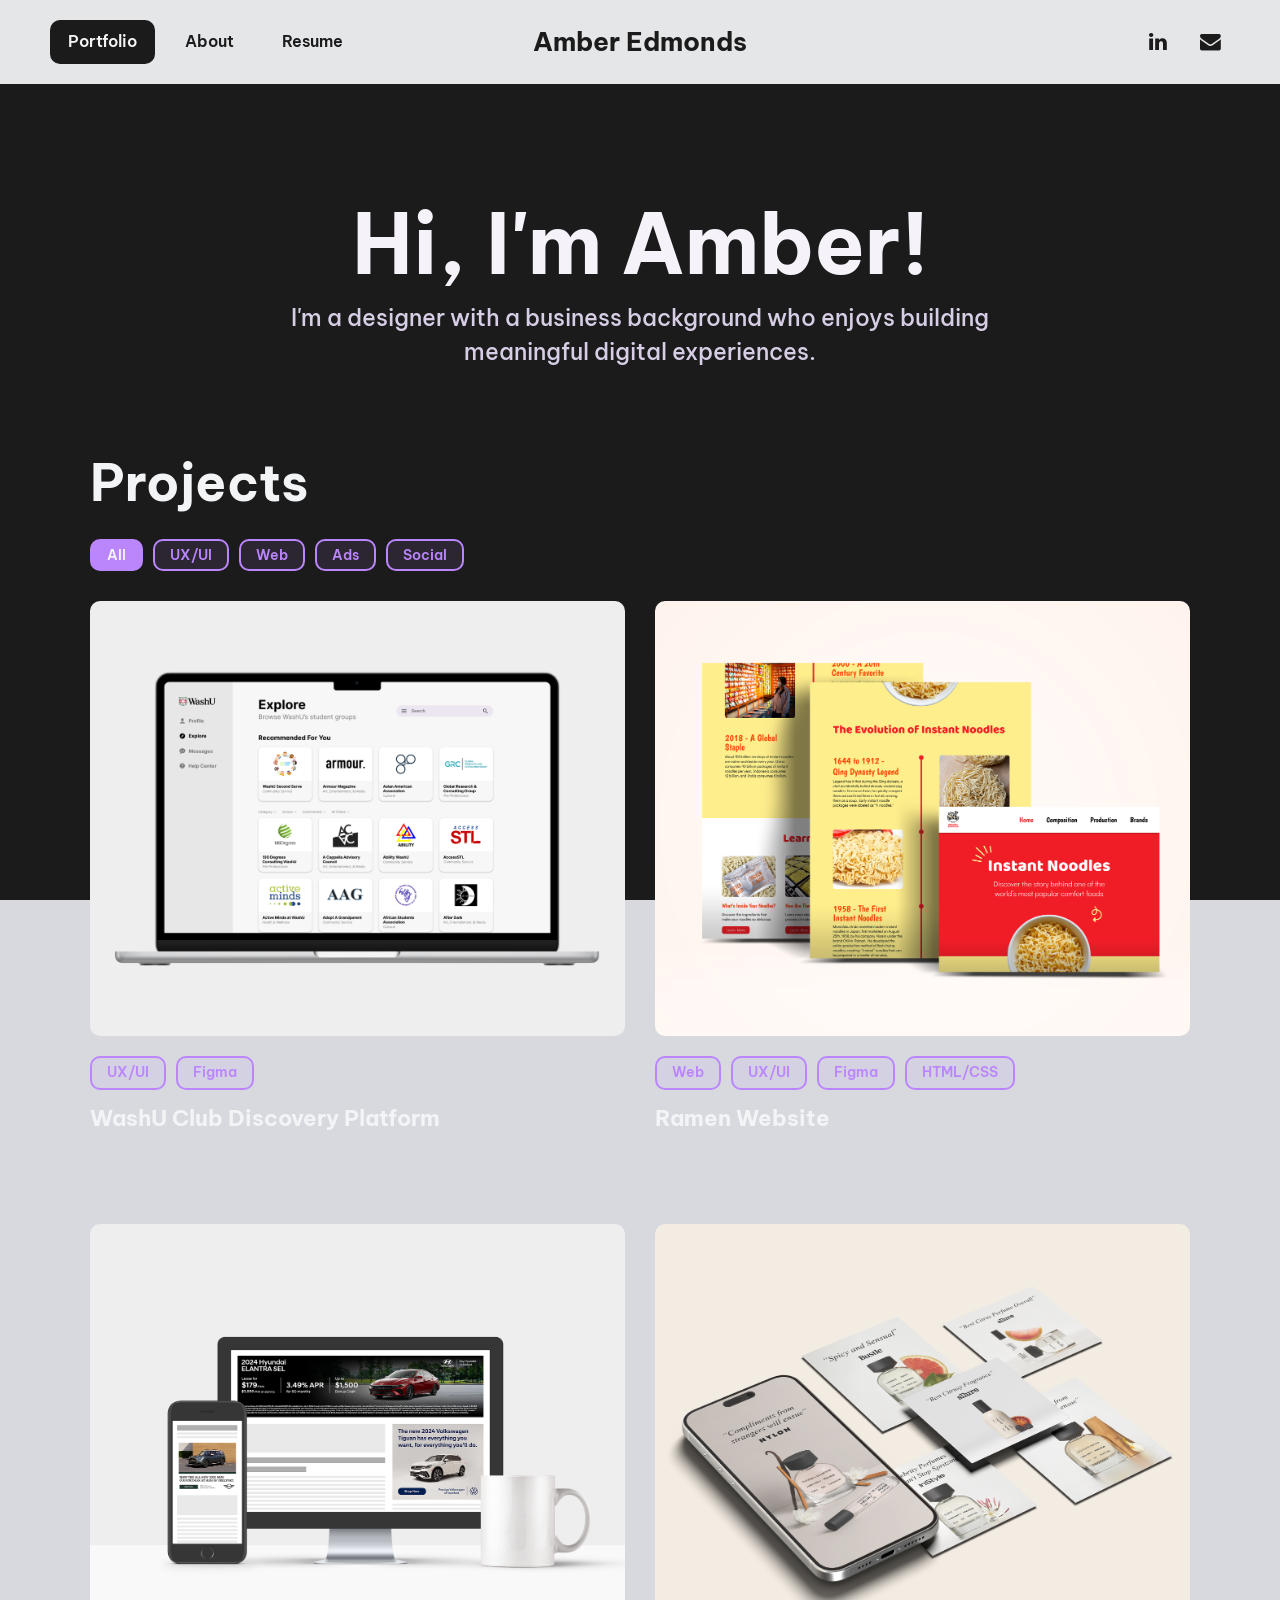
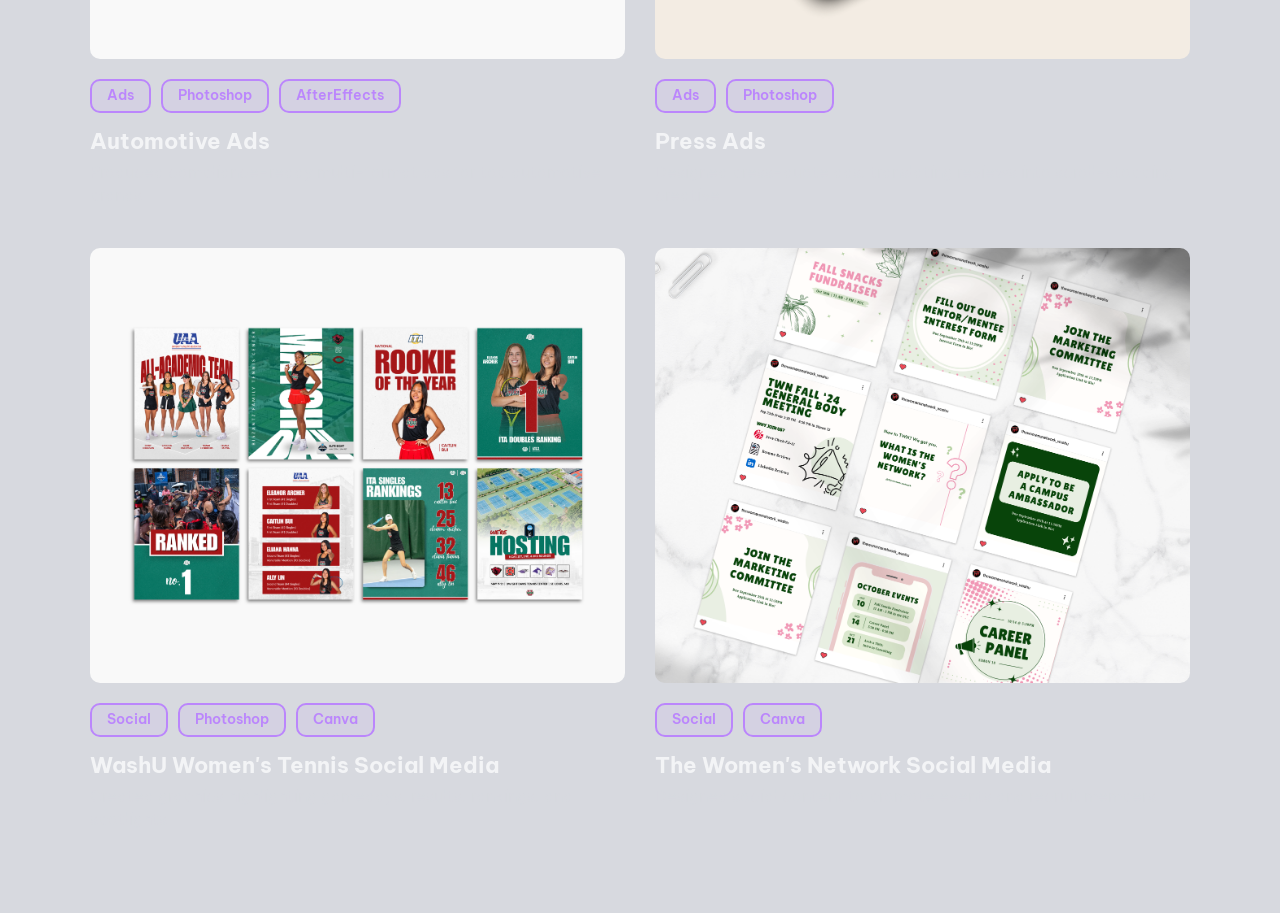
==== index.html @ 21d6c47f "update resume" ====
<!DOCTYPE html>
<html lang="en">
<head>
    <meta charset="UTF-8">
    <meta name="viewport" content="width=device-width, initial-scale=1.0">
    <title>Amber's Portfolio</title>
    <link rel="stylesheet" href="styles.css">
    <link rel="stylesheet" href="https://cdnjs.cloudflare.com/ajax/libs/font-awesome/4.7.0/css/font-awesome.min.css">

    <link rel="preconnect" href="https://fonts.googleapis.com">
    <link rel="preconnect" href="https://fonts.gstatic.com" crossorigin>
    <link href="https://fonts.googleapis.com/css2?family=Be+Vietnam+Pro:ital,wght@0,100;0,200;0,300;0,400;0,500;0,600;0,700;0,800;0,900;1,100;1,200;1,300;1,400;1,500;1,600;1,700;1,800;1,900" rel="stylesheet">
</head>
<body class="home-page">

    <header>
        <section class="hero home-hero">
                <div class="top-nav">
                    <a class="top-nav-center" href="index.html">Amber Edmonds</a>
                    <div class="top-nav-menu">
                        <nav class="top-nav-left">
                        <a class="selected" href="index.html">Portfolio</a>
                        <a href="about.html">About</a>
                        <a href="https://drive.google.com/file/d/1lOohoUx36KySe4A1EGw-9jTchKFpHAnn/view?usp=sharing">Resume</a>
                    </nav>
                    </div>
                    <nav class="top-nav-right" aria-label="Social links">
                        <a href="https://www.linkedin.com/in/ambermedmonds/" target="_blank" rel="noopener noreferrer" aria-label="LinkedIn">
                            <i class="fa fa-linkedin" aria-hidden="true"></i>
                        </a>
                        <a href="mailto:a.m.edmonds@wustl.edu" aria-label="Email">
                            <i class="fa fa-envelope" aria-hidden="true"></i>
                        </a>
                    </nav>
                    <button class="nav-toggle" type="button" aria-expanded="false" aria-label="Toggle navigation menu">
                        <span></span>
                        <span></span>
                        <span></span>
                    </button>
                </div>

            <div class="hero-contents">
                <h1>Hi, I'm Amber!</h1>
                <h2 class="hero-description">I'm a designer with a business background who enjoys building meaningful digital experiences.</h2>
            </div>
        </section>
    </header>

    <main>
        <section class="home-projects">
            <div class="contents">
                <h2 class="project-header">Projects</h2>
                <div class="project-tags">
                    <button class="tag is-active" type="button" data-type="all">
                        All
                    </button>
                    <button class="tag" type="button" data-type="UX/UI">
                        UX/UI
                    </button>
                    <button class="tag" type="button" data-type="web">
                        Web
                    </button>
                    <button class="tag" type="button" data-type="ads">
                        Ads
                    </button>
                    <button class="tag" type="button" data-type="social">
                        Social
                    </button>
                </div>

                <div class="card-grid">
                    
                    <article class="card" data-type="UX/UI">
                        <a class="card-link" href="club-discovery.html">
                            <img class="card-img" src="assets/platform-cover.png" alt="Club Discovery platform interface displayed on a laptop screen">
                            <div class="project-tags">
                                <div class="tag">
                                    UX/UI
                                </div>
                                <div class="tag">
                                    Figma
                                </div>
                            </div>
                            <h3 class="header">WashU Club Discovery Platform</h3>
                            <p class="subheader">Conducted UX research and designed a prototype to improve club discovery</p>
                        </a>
                    </article>
                    
                    <article class="card" data-type="web UX/UI">
                        <a class="card-link" href="ramen-website.html">
                            <img class="card-img" src="assets/ramen-cover.png" alt="Instant noodles website mockup featuring a hero section and educational content about the history of instant noodles">
                            <div class="project-tags">
                                <div class="tag">
                                    Web
                                </div>
                                <div class="tag">
                                    UX/UI
                                </div>
                                <div class="tag">
                                    Figma
                                </div>
                                <div class="tag">
                                    HTML/CSS
                                </div>
                            </div>
                            <h3 class="header">Ramen Website</h3>
                            <p class="subheader">Designed and built a responsive website that tells the story of instant noodles</p>
                        </a>
                    </article>
                    
                    <article class="card" data-type="ads">
                        <a class="card-link" href="auto-ads.html">
                            <img class="card-img" src="assets/auto-cover.png" alt="Automotive digital advertisements displayed across mobile and desktop screens">
                            <div class="project-tags">
                                <div class="tag">
                                    Ads
                                </div>
                                <div class="tag">
                                    Photoshop
                                </div>
                                <div class="tag">
                                    AfterEffects
                                </div>
                            </div>
                            <h3 class="header">Automotive Ads</h3>
                            <p class="subheader">Produced compliance-ready multi-format ads for top automotive brands</p>
                        </a>
                    </article>
                    
                    
                    <article class="card" data-type="ads">
                        <a class="card-link" href="press-ads.html">
                            <img class="card-img" src="assets/HR-cover.png" alt="Digital perfume advertisements displayed on a smartphone alongside social media-style graphics">
                            <div class="project-tags">
                                <div class="tag">
                                    Ads
                                </div>
                                <div class="tag">
                                    Photoshop
                                </div>
                            </div>
                            <h3 class="header">Press Ads</h3>
                            <p class="subheader">Designed press-quote ads, translating reviews into scroll-stopping creative</p>
                        </a>
                    </article>
                  
                    
                    <article class="card" data-type="social">
                        <a class="card-link" href="wten.html">
                            <img class="card-img" src="assets/wten-cover.png" alt="WashU women's tennis social media graphic collection featuring match announcements, rankings, and player highlights">
                            <div class="project-tags">
                                <div class="tag">
                                    Social
                                </div>
                                <div class="tag">
                                    Photoshop
                                </div>
                                <div class="tag">
                                    Canva
                                </div>
                            </div>
                            <h3 class="header">WashU Women's Tennis Social Media</h3>
                            <p class="subheader">Created graphics highlighting gamedays, results, rankings, and spotlights</p>
                        </a>
                    </article>
                    
                    <article class="card" data-type="social">
                        <a class="card-link" href="twn.html">
                            <img class="card-img" src="assets/TWN-cover.png" alt="Collection of Instagram-style promotional posts for a university club featuring green and pink designs, highlighting events, applications, meetings, and a career panel">
                            <div class="project-tags">
                                <div class="tag">
                                    Social
                                </div>
                                <div class="tag">
                                    Canva
                                </div>
                            </div>
                            <h3 class="header">The Women's Network Social Media</h3>
                            <p class="subheader">Designed social content to promote events and recruit members</p>
                        </a>
                    </article>
                    
                </div>
            </div> 
        </section>
    </main>
    <script src="script.js"></script>

</body>
</html>
---- styles.css ----
/*************** ALL PAGES ***************/

* {
  margin: 0;
  padding: 0;
  box-sizing: border-box;
}

:root {
    --nav-height: 84px;
    --nav-side-padding: 50px;
    --gray-dark: #1b1b1b;
    --gray-mid: #565b68;
    --gray-light-1: #f3f4f6;
    --gray-light-2: #d7d9df;
    --surface-overlay-94: rgba(243, 244, 246, 0.94);
    --surface-overlay-98: rgba(243, 244, 246, 0.98);
    --color-page: var(--gray-light-2);
    --color-surface: var(--gray-light-1);
    --color-surface-muted: var(--gray-light-1);
    --color-border: var(--gray-light-2);
    --color-text: var(--gray-dark);
    --color-muted: var(--gray-mid);
    --color-accent: #bb86fc;
    --shadow-soft: 0 12px 24px rgba(15, 23, 42, 0.08);
    --hero-surface-gradient:
        linear-gradient(160deg, var(--gray-dark) 0%, var(--gray-dark) 100%);
}

body {
    font-family: "Be Vietnam Pro", sans-serif;
    font-weight: 400;
    background-color: var(--color-page);
    color: var(--color-text);
    line-height: 1.45;
}

section {
    padding: 50px 0;
    background-color: var(--color-page);
    color: var(--color-text);
}

.contents {
    width: min(86%, 1240px);
    height: 100%;
    margin: 0 auto;
}

@media screen and (max-width: 1100px) {
    .contents {
        width: min(90%, 1240px);
    }
}

@media screen and (max-width: 700px) {
    section {
        padding: 40px 0;
    }

    .contents {
        width: min(92%, 1240px);
    }
}

/*************** FONT STYLES ***************/

h1 {
    font-size: 4em;
}

@media screen and (max-width: 960px) {
    h1 {
        font-size: 3.5em;
    }
}

p {
    margin-bottom: 10px;
    color: var(--color-muted);
}

ul {
    list-style: none;
}

li {
    color: var(--color-muted);
}

a {
    color: var(--color-accent);
}

.header {
    color: var(--color-text);
}

.subheader {
    color: var(--color-muted);
}

h2,
h3 {
    color: var(--color-text);
}

/*************** HERO SECTION (ALL PAGES) ***************/

.hero {
    height: 75vh;
    padding-top: calc(var(--nav-height));
    background-image: linear-gradient(rgba(14, 0, 47, 0.8), rgba(14,0,47,0.5)), url("./assets/hero-background.jpg");
    background-size: cover;
    background-position: center;
    align-content: center;
    color: white;
}

.hero-description {
    font-weight: 400;
}

.hero-contents {
    width: 80%;
    margin: 0 auto;
    display: flex;
    flex-direction: column;
    gap: 20px;
}

.hero-contents ul {
    font-size: 1.2em;
}

/*************** HOME HERO ***************/

.home-hero {
    height: auto;
    padding: calc(var(--nav-height) + 120px) 0 70px;
    color: #f5f2fa;
    background-image: var(--hero-surface-gradient);
    background-size: 100% 100%;
    background-position: 0 0;
    background-color: var(--gray-dark);
}

.home-hero .hero-contents {
    position: relative;
    z-index: 1;
    width: min(80%, 1080px);
    gap: 18px;
    align-items: center;
    text-align: center;
}

.home-hero h1 {
    color: #f5f2fa;
    font-size: clamp(3rem, 7vw, 5.2rem);
    line-height: 0.95;
}

.home-hero .hero-description {
    max-width: 700px;
    margin: 0 auto;
    color: #d7cee6;
    font-size: clamp(1.1rem, 2vw, 1.45rem);
    line-height: 1.45;
    font-weight: 500;
}

@media screen and (max-width: 1024px) {
    .home-hero {
        min-height: 66vh;
        padding: calc(var(--nav-height) + 56px) 0 60px;
    }

    .home-hero .hero-contents {
        width: 88%;
    }
}

/*************** NAVIGATION BAR ***************/

.top-nav {
    width: 100%;
    height: var(--nav-height);
    position: fixed;
    top: 0;
    left: 0;
    padding: 0 var(--nav-side-padding);
    display: flex;
    align-items: center;
    justify-content: flex-start;
    background-color: var(--surface-overlay-94);
    backdrop-filter: blur(8px);
    z-index: 1000;
}

.top-nav-menu {
    display: flex;
    align-items: center;
    order: 1;
}

.top-nav-left {
    display: flex;
    align-items: center;
    gap: 12px;
    justify-content: flex-start;
}

.top-nav-right {
    order: 2;
    display: flex;
    align-items: center;
    gap: 12px;
    margin-left: auto;
    justify-content: flex-end;
    z-index: 2;
}

.top-nav-left a {
    padding: 10px 18px;
    border-radius: 10px;
    text-decoration: none;
    font-weight: 600;
    color: var(--gray-dark);
    transition: background-color 0.2s ease, color 0.2s ease;
}

.top-nav-left a:hover,
.top-nav-left a.selected {
    background-color: var(--gray-dark);
    color: var(--gray-light-1);
}

.top-nav-center {
    position: absolute;
    left: 50%;
    transform: translateX(-50%);
    padding: 0 12px;
    font-size: 1.6em;
    font-weight: 700;
    text-decoration: none;
    color: var(--gray-dark);
    white-space: nowrap;
    z-index: 2;
}

.nav-toggle {
    order: 3;
    display: none;
    width: 42px;
    height: 42px;
    margin: 0 0 0 10px;
    padding: 0;
    border: 0;
    border-radius: 10px;
    background: transparent;
    color: var(--gray-dark);
    cursor: pointer;
}

.nav-toggle:hover {
    background-color: rgba(27, 27, 27, 0.12);
}

.nav-toggle span {
    display: block;
    width: 20px;
    height: 2px;
    margin: 4px auto;
    background-color: var(--gray-dark);
    border-radius: 10px;
    transition: transform 0.2s ease, opacity 0.2s ease;
}

.top-nav.is-open .nav-toggle span:nth-child(1) {
    transform: translateY(6px) rotate(45deg);
}

.top-nav.is-open .nav-toggle span:nth-child(2) {
    opacity: 0;
}

.top-nav.is-open .nav-toggle span:nth-child(3) {
    transform: translateY(-6px) rotate(-45deg);
}

.top-nav-right a {
    width: 40px;
    height: 40px;
    display: inline-flex;
    justify-content: center;
    align-items: center;
    text-decoration: none;
    border-radius: 10px;
    font-size: 1.3em;
    color: var(--gray-dark);
    transition: background-color 0.2s ease, color 0.2s ease;
}

.top-nav-right a:hover {
    background-color: var(--gray-dark);
    color: var(--gray-light-1);
}

@media screen and (max-width: 1024px) {
    :root {
        --nav-height: 74px;
        --nav-side-padding: 20px;
    }

    .top-nav-center {
        position: static;
        transform: none;
        font-size: 1.15em;
        margin-right: auto;
        padding: 0;
    }

    .nav-toggle {
        display: inline-block;
        position: relative;
        z-index: 2;
        margin-left: 8px;
    }

    .top-nav-menu {
        display: none;
        position: absolute;
        top: calc(100% + 10px);
        right: var(--nav-side-padding);
        width: min(280px, calc(100vw - (var(--nav-side-padding) * 2)));
        flex-direction: column;
        align-items: stretch;
        gap: 12px;
        padding: 14px;
        border-radius: 10px;
        background-color: var(--surface-overlay-98);
        box-shadow: 0 10px 24px rgba(0, 0, 0, 0.35);
        z-index: 3;
    }

    .top-nav.is-open .top-nav-menu {
        display: flex;
    }

    .top-nav-left {
        flex-direction: column;
        align-items: stretch;
        gap: 6px;
    }

    .top-nav-left a {
        display: block;
        width: 100%;
        padding: 9px 12px;
        font-size: 0.95em;
    }

    .top-nav-right {
        margin-left: 0;
        gap: 8px;
    }

    .top-nav-right a {
        width: 30px;
        height: 30px;
        font-size: 0.95em;
    }
}

@media screen and (max-width: 700px) {
    :root {
        --nav-height: 70px;
        --nav-side-padding: 14px;
    }

    .top-nav-left {
        gap: 4px;
    }

    .top-nav-left a {
        padding: 6px 8px;
    }

    .top-nav-center {
        font-size: 1em;
    }

    .top-nav-menu {
        width: min(240px, calc(100vw - (var(--nav-side-padding) * 2)));
    }

    .top-nav-left a {
        font-size: 0.9em;
    }
}

/*************** PROJECT GRID ***************/

body.home-page,
body.about-page {
    background-image: var(--hero-surface-gradient);
    background-attachment: fixed;
    background-repeat: no-repeat;
    background-size: cover;
}

@media (hover: none), screen and (max-width: 1200px) {
    body.home-page,
    body.about-page {
        background-attachment: scroll;
    }
}

.home-projects {
    padding: 8px 0 72px;
    background-color: transparent;
}

.home-projects .contents {
    padding: 0;
    border: 0;
    border-radius: 10px;
    background-color: transparent;
    box-shadow: none;
}

.project-header {
    margin-bottom: 18px;
    color: var(--color-text);
    font-size: clamp(2.2rem, 5vw, 3.2rem);
}

.home-projects .project-header {
    color: var(--gray-light-1);
}

.home-projects .contents > .project-tags {
    margin-bottom: 30px;
}

.card-grid {
    display: grid;
    grid-template-columns: 1fr 1fr;
    gap: 30px;
}

@media screen and (max-width: 1100px) {
    .card-grid {
        grid-template-columns: 1fr;
        gap: 24px;
    }
}

.card {
    width: 100%;
    height: auto;
    position: relative;
    padding: 0;
    border: 0;
    border-radius: 10px;
    background-color: transparent;
    box-shadow: none;
    transition: transform 0.22s ease;
    overflow: visible;
}

.card-img {
    width: 100%;
    height: clamp(220px, 34vw, 460px);
    margin-top: 0;
    display: block;            
    object-fit: cover;
    border-radius: 10px;
    transition: scale 0.25s ease;
}

.card-link {
    display: block;
    color: inherit;
    text-decoration: none;
    cursor: pointer;
    border-radius: 10px;
}

@media screen and (max-width: 1100px) {
    .card-img {
        height: clamp(250px, 58vw, 560px);
    }
}

@media screen and (max-width: 700px) {
    .card-img {
        height: clamp(220px, 62vw, 340px);
    }
}

.card:hover,
.card:focus-within {
    transform: none;
    box-shadow: none;
}

.card:hover .card-img,
.card:focus-within .card-img {
    scale: 1.005;
    box-shadow: 0 8px 18px rgba(0, 0, 0, 0.25);
}

.card-grid a {
    text-decoration: none;
    color: inherit;
}

.project-tags {
    width: 100%;
    display: flex;
    flex-direction: row;
    flex-wrap: wrap;
    gap: 10px;
}

.card .project-tags {
    margin: 14px 0 10px;
}

.home-projects .card .project-tags {
    margin: 14px 0 15px;
}

.tag {
    margin: 0;
    padding: 5px 15px;
    text-align: center;
    border: var(--color-accent) solid 2px;
    border-radius: 10px;
    background-color: rgba(187, 134, 252, 0.1);
    color: var(--color-accent);
    font-size: 0.86rem;
    font-weight: 600;
}

.tag.is-active {
    background-color: var(--gray-dark);
    border-color: var(--gray-dark);
    color: var(--gray-light-1);
}

.home-projects .contents > .project-tags .tag:hover,
.home-projects .contents > .project-tags .tag.is-active {
    background-color: rgba(187, 134, 252, 1);
    border-color: rgba(187, 134, 252, 1);
    color: var(--gray-light-1);
}

.card .header {
    margin-bottom: 6px;
    font-size: 1.35rem;
    line-height: 1.25;
    text-transform: none;
}

.home-projects .card .header {
    color: var(--gray-light-1);
}

.home-projects .card .subheader {
    color: var(--gray-light-2);
}

@media screen and (max-width: 900px) {
    .home-projects .contents {
        padding: 0;
    }
}

/*************** INDIVIDUAL PROJECT PAGES ***************/

.two-cols {
    display: flex;
    flex-direction: row;
    gap: 20px
}

.first {
    width: 20%;
}

.second {
    width: 80%;
}

@media screen and (max-width: 1240px) {
    .two-cols {
        flex-direction: column;
        gap: 0px;
    }
    .first {
        width: 100%;
    }
    .second {
        width: 100%;
    }
}

.cover-img {
    width: 100%;
    height: clamp(320px, 80vh, 940px);
    object-fit: cover;
    margin-top: 30px;
    border-radius: 10px;
}

table {
    width: 100%;
    border-collapse: collapse;
    font-size: 1.3em;
}

th, td {
  padding: 5px 30px 5px 0px;
}

th {
    width: 10%;
    text-align: left;
}

img {
    width: 100%;
    margin-bottom: 20px;
    border-radius: 10px;
}

video {
    width: 100%;
    margin-bottom: 20px;
    border-radius: 10px;
}

iframe {
    width: 100%;
    height: clamp(280px, 72vh, 600px);
    border-radius: 10px;
}

/*************** PROJECT CASE STUDY SPLIT LAYOUT ***************/

.project-case-study {
    min-height: 100vh;
    padding: calc(var(--nav-height) + 50px) 50px 50px;
    background: var(--hero-surface-gradient);
}

.project-case-wrap {
    max-width: 1700px;
    height: calc(100vh - var(--nav-height) - 24px);
    margin: 0 auto;
    display: grid;
    grid-template-columns: minmax(340px, 39%) minmax(0, 61%);
    gap: 24px;
}

.project-case-left,
.project-case-right {
    border-radius: 10px;
    overflow: hidden;
    -webkit-mask-image: -webkit-radial-gradient(white, black);
}

.project-case-left {
    padding: 40px 34px;
    background-color: var(--color-surface);
    box-shadow: inset 0 0 0 1px var(--color-border);
    overflow-x: hidden;
    overflow-y: auto;
}

.project-case-left h1 {
    margin-bottom: 16px;
    color: var(--color-text);
    font-size: clamp(2.8rem, 6vw, 4rem);
    line-height: 0.95;
}

.project-case-kicker {
    margin-bottom: 14px;
    color: var(--color-muted);
    letter-spacing: 0.08em;
    font-size: 0.8rem;
    text-transform: uppercase;
    font-weight: 700;
}

.project-case-intro {
    margin-bottom: 14px;
    color: var(--color-muted);
    font-size: 1.1rem;
    line-height: 1.45;
}

.project-meta-grid {
    margin: 18px 0 28px;
    display: grid;
    grid-template-columns: repeat(3, minmax(0, 1fr));
    gap: 16px;
}

.project-meta-grid h3 {
    margin-bottom: 6px;
    color: var(--color-text);
    font-size: 1rem;
}

.project-meta-grid p {
    margin-bottom: 0;
    color: var(--color-muted);
    font-size: 0.98rem;
}

.project-accordion-group {
    margin-bottom: 26px;
    border-top: 1px solid var(--color-border);
}

.project-accordion {
    border-bottom: 1px solid var(--color-border);
}

.project-accordion summary {
    list-style: none;
    cursor: pointer;
    padding: 14px 0;
    color: var(--color-text);
    font-size: 1.1rem;
    font-weight: 600;
    display: flex;
    justify-content: space-between;
    align-items: center;
}

.project-accordion summary::-webkit-details-marker {
    display: none;
}

.project-accordion summary::after {
    content: "+";
    color: var(--color-text);
    font-size: 1.6rem;
    font-weight: 500;
    line-height: 1;
}

.project-accordion[open] summary::after {
    content: "\2212";
}

.project-accordion-content {
    padding: 0 0 16px;
}

.project-accordion-content p {
    color: var(--color-muted);
    margin-bottom: 0;
    line-height: 1.5;
}

.project-accordion-content ul {
    list-style: disc;
    padding-left: 20px;
}

.project-accordion-content li {
    color: var(--color-muted);
}

.project-prototype-link {
    display: inline-block;
    padding: 10px 16px;
    border-radius: 10px;
    text-decoration: none;
    font-weight: 700;
    color: var(--gray-light-1);
    background-color: var(--gray-dark);
}

.project-prototype-link:hover {
    color: var(--gray-light-1);
    background-color: var(--gray-mid);
}

.project-case-right {
    padding: 0 0px 0px;
    position: relative;
    overflow-x: hidden;
    overflow-y: auto;
    background: transparent;
    display: flex;
    flex-direction: column;
    gap: 14px;
}

.project-scroll-hint {
    position: absolute;
    right: 14px;
    top: 14px;
    margin: 0;
    padding: 6px 10px;
    border: 1px solid rgba(243, 244, 246, 0.4);
    border-radius: 999px;
    background-color: rgba(27, 27, 27, 0.74);
    color: var(--gray-light-1);
    font-size: 0.72rem;
    font-weight: 600;
    line-height: 1;
    letter-spacing: 0.02em;
    pointer-events: none;
    opacity: 0;
    transform: translateY(-6px);
    transition: opacity 0.2s ease, transform 0.2s ease;
    z-index: 3;
}

.project-case-right.can-scroll .project-scroll-hint {
    opacity: 1;
    transform: translateY(0);
}

.project-case-right.scrolled .project-scroll-hint {
    opacity: 0;
    transform: translateY(-6px);
}

.project-case-right::after {
    content: "";
    position: absolute;
    left: 0;
    right: 0;
    bottom: 0;
    height: 64px;
    background: linear-gradient(180deg, rgba(27, 27, 27, 0) 0%, rgba(27, 27, 27, 0.38) 100%);
    pointer-events: none;
    opacity: 0;
    transition: opacity 0.2s ease;
    z-index: 2;
}

.project-case-right.can-scroll::after {
    opacity: 1;
}

.project-case-right.scrolled::after {
    opacity: 0;
}

.project-visual-card {
    margin: 0;
    padding: 0;
    border: 0;
    border-radius: 10px;
    background: transparent;
}

.project-visual-card img,
.project-visual-card video {
    width: 100%;
    display: block;
    margin: 0;
    border-radius: 10px;
}

.project-visual-card figcaption {
    margin-top: 8px;
    color: #d7dbeb;
    font-size: 0.86rem;
    letter-spacing: 0.03em;
}

@media screen and (max-width: 1200px) {
    .project-case-study {
        padding: calc(var(--nav-height) + 16px) 14px 14px;
    }

    .project-case-wrap {
        height: auto;
        grid-template-columns: 1fr;
    }

    .project-case-right {
        min-height: 52vh;
    }
}

@media screen and (max-width: 700px) {
    .project-case-left {
        padding: 28px 20px;
    }

    .project-case-left h1 {
        font-size: clamp(2rem, 11vw, 2.8rem);
    }

    .project-case-intro {
        font-size: 1rem;
    }

    .project-meta-grid {
        grid-template-columns: 1fr;
        gap: 12px;
    }

    .project-case-right {
        min-height: 44vh;
        gap: 10px;
    }

    table {
        font-size: 1rem;
    }

    th,
    td {
      padding: 5px 12px 5px 0px;
    }
}

/*************** ABOUT ME ***************/

#about {
    padding-top: calc(var(--nav-height) + 50px);
    padding-bottom: 18px;
}

#background {
    padding-top: 12px;
    padding-bottom: 58px;
}

.about-panel {
    background-color: transparent;
}

.about-panel .contents {
    padding: 34px;
    border: 1px solid var(--color-border);
    border-radius: 10px;
    background-color: var(--color-surface);
    box-shadow: var(--shadow-soft);
}

.about-panel h2,
.about-panel h3 {
    color: var(--color-text);
}

.about-panel h3 {
    margin-top: 12px;
}

.about-panel p,
.about-panel li {
    color: var(--color-muted);
}

.about-panel p {
    margin-bottom: 0;
}

.about-panel hr {
    border: 0;
    border-top: 1px solid var(--gray-mid);
    margin: 8px 0 16px;
}

#about .two-cols {
    display: flex;
    flex-direction: row;
    gap: 50px;
}

@media screen and (max-width: 920px) {
    #about .two-cols {
        flex-direction: column;
        gap: 20px;
    }
}

#about .first {
    width: 30%;
}

@media screen and (max-width: 920px) {
    #about .first {
        width: 100%;
        max-width: none;
        height: clamp(240px, 52vw, 360px);
        align-self: stretch;
    }
}

#about .second {
    width: 70%;
}

@media screen and (max-width: 920px) {
    #about .second {
        width: 100%;
    }
}

.headshot {
    width: 100%;
    height: 100%;
    display: block;
    margin: 0;
    object-fit: cover;
    object-position: center top;
}

#background .two-cols {
    display: flex;
    flex-direction: row;
    gap: 50px;
}

@media screen and (min-width: 1101px) {
    #background .contents > .two-cols + .two-cols {
        margin-top: 32px;
    }
}

@media screen and (max-width: 1100px) {
    #background .two-cols {
        flex-direction: column;
        gap: 24px;
    }

    #background .contents > .two-cols + .two-cols {
        margin-top: 24px;
    }
}

#background .first {
    width: 50%;
}

@media screen and (max-width: 1100px) {
    #background .first {
        width: 100%;
    }
}

#background .second {
    width: 50%;
}

@media screen and (max-width: 1100px) {
    #background .second {
        width: 100%;
    }
}

@media screen and (max-width: 900px) {
    .about-panel .contents {
        padding: 22px;
    }
}

/*************** BUTTON ***************/

button {
    margin: 40px 0px;
    border: #BB86FC solid 2px;
    border-radius: 10px;
    font-family: "Be Vietnam Pro", sans-serif;
    font-size: 1.2em;
    background-color: rgba(187, 134, 252, 0);
    color: #BB86FC;
}

button:hover { 
    background-color: rgba(187, 134, 252, 100);
    color: white;
}
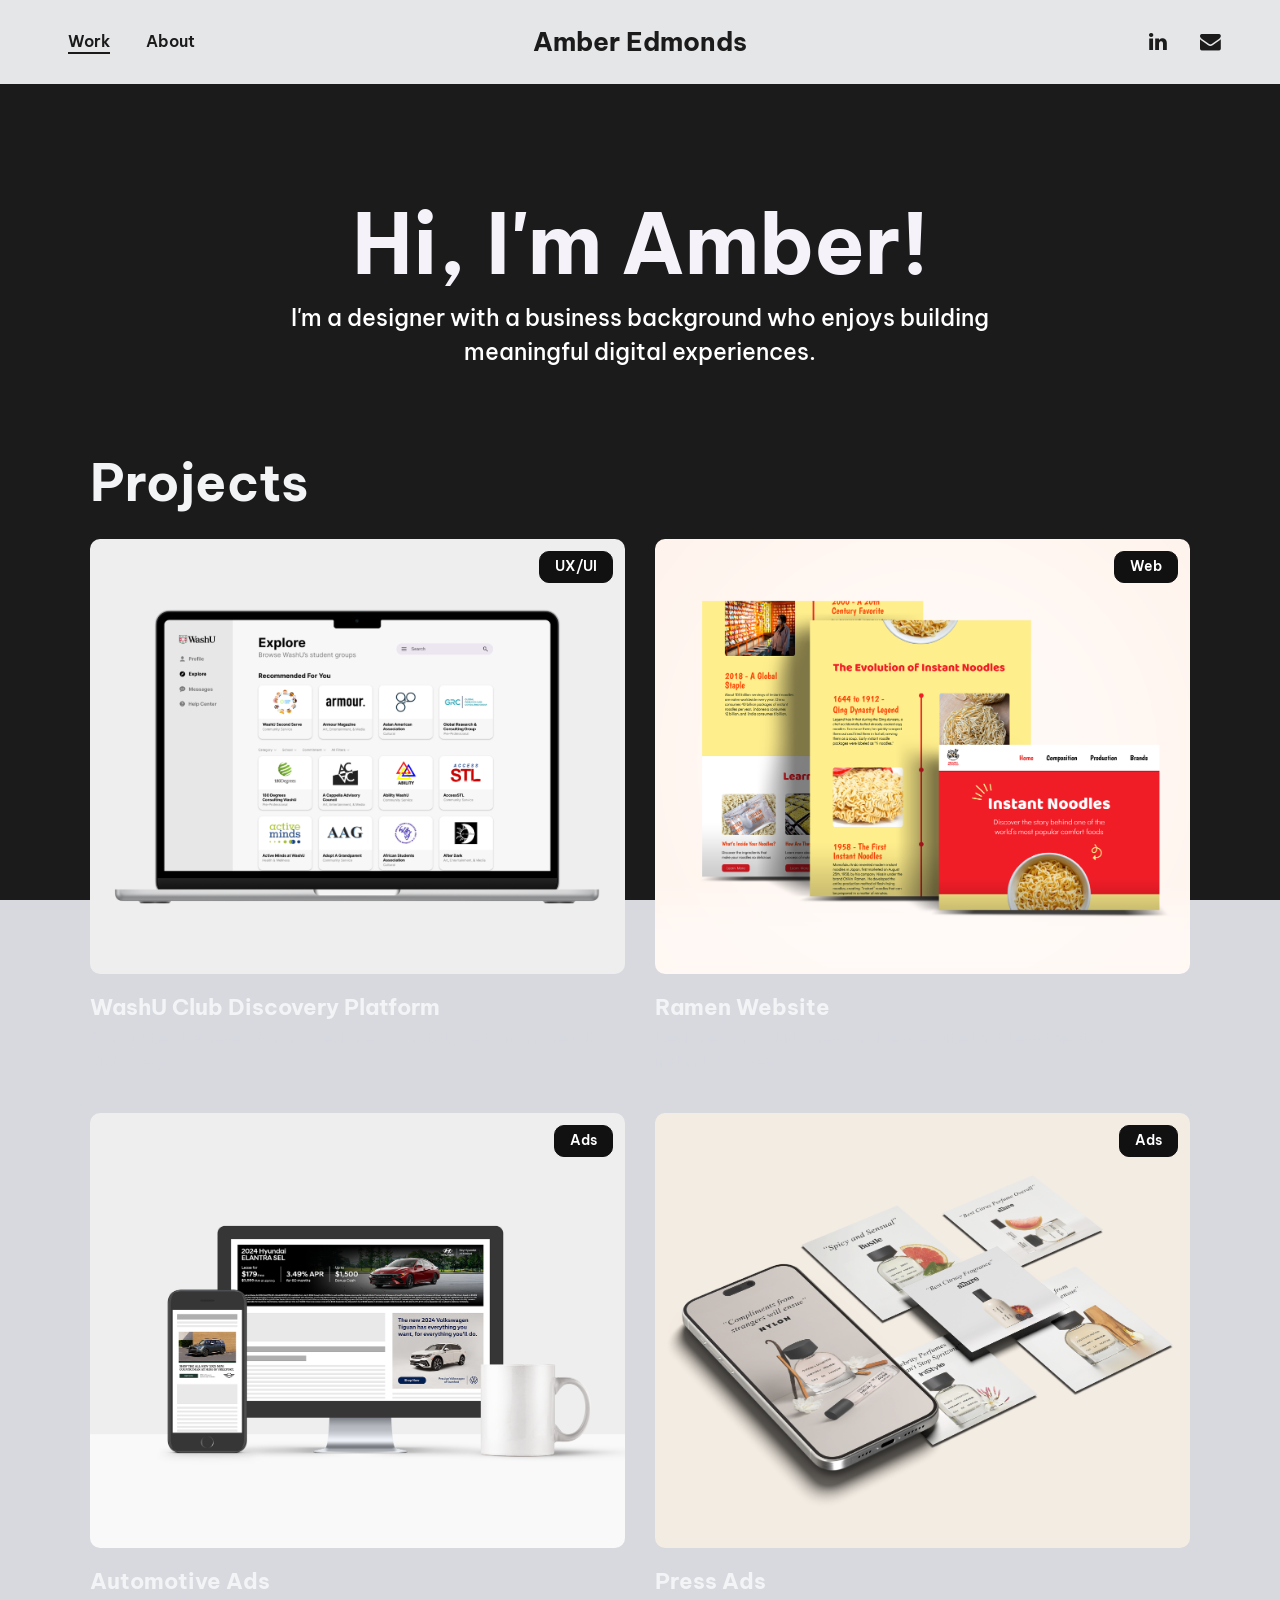
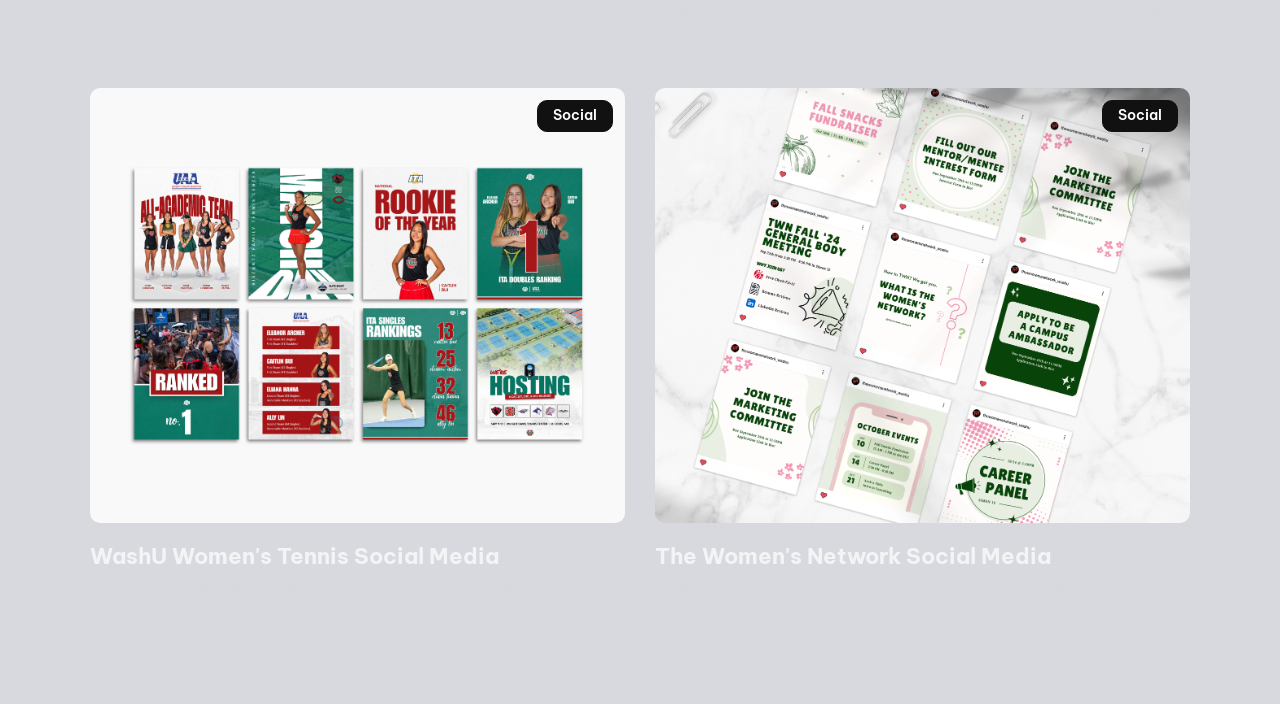
==== commit e3bc80e6: "update" ====
--- a/index.html
+++ b/index.html
@@ -10,6 +10,13 @@
     <link rel="preconnect" href="https://fonts.googleapis.com">
     <link rel="preconnect" href="https://fonts.gstatic.com" crossorigin>
     <link href="https://fonts.googleapis.com/css2?family=Be+Vietnam+Pro:ital,wght@0,100;0,200;0,300;0,400;0,500;0,600;0,700;0,800;0,900;1,100;1,200;1,300;1,400;1,500;1,600;1,700;1,800;1,900" rel="stylesheet">
+    <script async src="https://www.googletagmanager.com/gtag/js?id=G-XXXXXXXXXX"></script>
+    <script>
+      window.dataLayer = window.dataLayer || [];
+      function gtag(){dataLayer.push(arguments);}
+      gtag('js', new Date());
+      gtag('config', 'G-XXXXXXXXXX');
+    </script>
 </head>
 <body class="home-page">
 
@@ -19,9 +26,8 @@
                     <a class="top-nav-center" href="index.html">Amber Edmonds</a>
                     <div class="top-nav-menu">
                         <nav class="top-nav-left">
-                        <a class="selected" href="index.html">Portfolio</a>
+                        <a class="selected" href="index.html">Work</a>
                         <a href="about.html">About</a>
-                        <a href="https://drive.google.com/file/d/1lOohoUx36KySe4A1EGw-9jTchKFpHAnn/view?usp=sharing">Resume</a>
                     </nav>
                     </div>
                     <nav class="top-nav-right" aria-label="Social links">
@@ -50,64 +56,35 @@
         <section class="home-projects">
             <div class="contents">
                 <h2 class="project-header">Projects</h2>
-                <div class="project-tags">
-                    <button class="tag is-active" type="button" data-type="all">
-                        All
-                    </button>
-                    <button class="tag" type="button" data-type="UX/UI">
-                        UX/UI
-                    </button>
-                    <button class="tag" type="button" data-type="web">
-                        Web
-                    </button>
-                    <button class="tag" type="button" data-type="ads">
-                        Ads
-                    </button>
-                    <button class="tag" type="button" data-type="social">
-                        Social
-                    </button>
-                </div>
 
                 <div class="card-grid">
-                    
-                    <article class="card" data-type="UX/UI">
+
+                    <article class="card" data-type="uxui">
                         <a class="card-link" href="club-discovery.html">
                             <img class="card-img" src="assets/platform-cover.png" alt="Club Discovery platform interface displayed on a laptop screen">
                             <div class="project-tags">
                                 <div class="tag">
                                     UX/UI
                                 </div>
-                                <div class="tag">
-                                    Figma
-                                </div>
                             </div>
                             <h3 class="header">WashU Club Discovery Platform</h3>
                             <p class="subheader">Conducted UX research and designed a prototype to improve club discovery</p>
                         </a>
                     </article>
-                    
-                    <article class="card" data-type="web UX/UI">
+
+                    <article class="card" data-type="web">
                         <a class="card-link" href="ramen-website.html">
                             <img class="card-img" src="assets/ramen-cover.png" alt="Instant noodles website mockup featuring a hero section and educational content about the history of instant noodles">
                             <div class="project-tags">
                                 <div class="tag">
                                     Web
                                 </div>
-                                <div class="tag">
-                                    UX/UI
-                                </div>
-                                <div class="tag">
-                                    Figma
-                                </div>
-                                <div class="tag">
-                                    HTML/CSS
-                                </div>
                             </div>
                             <h3 class="header">Ramen Website</h3>
                             <p class="subheader">Designed and built a responsive website that tells the story of instant noodles</p>
                         </a>
                     </article>
-                    
+
                     <article class="card" data-type="ads">
                         <a class="card-link" href="auto-ads.html">
                             <img class="card-img" src="assets/auto-cover.png" alt="Automotive digital advertisements displayed across mobile and desktop screens">
@@ -115,19 +92,12 @@
                                 <div class="tag">
                                     Ads
                                 </div>
-                                <div class="tag">
-                                    Photoshop
-                                </div>
-                                <div class="tag">
-                                    AfterEffects
-                                </div>
                             </div>
                             <h3 class="header">Automotive Ads</h3>
                             <p class="subheader">Produced compliance-ready multi-format ads for top automotive brands</p>
                         </a>
                     </article>
-                    
-                    
+
                     <article class="card" data-type="ads">
                         <a class="card-link" href="press-ads.html">
                             <img class="card-img" src="assets/HR-cover.png" alt="Digital perfume advertisements displayed on a smartphone alongside social media-style graphics">
@@ -135,16 +105,12 @@
                                 <div class="tag">
                                     Ads
                                 </div>
-                                <div class="tag">
-                                    Photoshop
-                                </div>
                             </div>
                             <h3 class="header">Press Ads</h3>
                             <p class="subheader">Designed press-quote ads, translating reviews into scroll-stopping creative</p>
                         </a>
                     </article>
-                  
-                    
+
                     <article class="card" data-type="social">
                         <a class="card-link" href="wten.html">
                             <img class="card-img" src="assets/wten-cover.png" alt="WashU women's tennis social media graphic collection featuring match announcements, rankings, and player highlights">
@@ -152,18 +118,12 @@
                                 <div class="tag">
                                     Social
                                 </div>
-                                <div class="tag">
-                                    Photoshop
-                                </div>
-                                <div class="tag">
-                                    Canva
-                                </div>
                             </div>
                             <h3 class="header">WashU Women's Tennis Social Media</h3>
                             <p class="subheader">Created graphics highlighting gamedays, results, rankings, and spotlights</p>
                         </a>
                     </article>
-                    
+
                     <article class="card" data-type="social">
                         <a class="card-link" href="twn.html">
                             <img class="card-img" src="assets/TWN-cover.png" alt="Collection of Instagram-style promotional posts for a university club featuring green and pink designs, highlighting events, applications, meetings, and a career panel">
@@ -171,15 +131,12 @@
                                 <div class="tag">
                                     Social
                                 </div>
-                                <div class="tag">
-                                    Canva
-                                </div>
                             </div>
                             <h3 class="header">The Women's Network Social Media</h3>
                             <p class="subheader">Designed social content to promote events and recruit members</p>
                         </a>
                     </article>
-                    
+
                 </div>
             </div> 
         </section>
--- a/styles.css
+++ b/styles.css
@@ -163,7 +163,7 @@
 .home-hero .hero-description {
     max-width: 700px;
     margin: 0 auto;
-    color: #d7cee6;
+    color: #ffffff;
     font-size: clamp(1.1rem, 2vw, 1.45rem);
     line-height: 1.45;
     font-weight: 500;
@@ -206,7 +206,7 @@
 .top-nav-left {
     display: flex;
     align-items: center;
-    gap: 12px;
+    gap: 0;
     justify-content: flex-start;
 }
 
@@ -222,17 +222,24 @@
 
 .top-nav-left a {
     padding: 10px 18px;
-    border-radius: 10px;
-    text-decoration: none;
+    border: 0;
+    border-radius: 0;
+    text-decoration-line: underline;
+    text-decoration-color: transparent;
+    text-decoration-thickness: 2px;
+    text-underline-offset: 5px;
     font-weight: 600;
     color: var(--gray-dark);
-    transition: background-color 0.2s ease, color 0.2s ease;
-}
-
-.top-nav-left a:hover,
+    transition: color 0.2s ease, text-decoration-color 0.2s ease;
+}
+
+.top-nav-left a:hover {
+    color: var(--gray-dark);
+    text-decoration-color: currentColor;
+}
+
 .top-nav-left a.selected {
-    background-color: var(--gray-dark);
-    color: var(--gray-light-1);
+    text-decoration-color: currentColor;
 }
 
 .top-nav-center {
@@ -409,6 +416,11 @@
     background-size: cover;
 }
 
+body.project-page {
+    background-color: #DBEAFE;
+    background-image: none;
+}
+
 @media (hover: none), screen and (max-width: 1200px) {
     body.home-page,
     body.about-page {
@@ -421,6 +433,14 @@
     background-color: transparent;
 }
 
+.project-directory-page {
+    padding-top: calc(var(--nav-height) + 28px);
+}
+
+.project-directory-page .home-projects {
+    padding-top: 0;
+}
+
 .home-projects .contents {
     padding: 0;
     border: 0;
@@ -439,8 +459,64 @@
     color: var(--gray-light-1);
 }
 
-.home-projects .contents > .project-tags {
-    margin-bottom: 30px;
+.project-category-grid {
+    margin-bottom: 12px;
+    display: grid;
+    grid-template-columns: repeat(auto-fit, minmax(160px, 1fr));
+    gap: 12px;
+}
+
+.project-category-card {
+    display: block;
+    margin: 0;
+    padding: 14px;
+    border: 1px solid rgba(243, 244, 246, 0.26);
+    border-radius: 10px;
+    background-color: rgba(27, 27, 27, 0.58);
+    color: var(--gray-light-1);
+    text-align: left;
+    text-decoration: none;
+    font-family: "Be Vietnam Pro", sans-serif;
+    font-size: 1rem;
+    line-height: 1.25;
+    cursor: pointer;
+    transition: transform 0.2s ease, border-color 0.2s ease, background-color 0.2s ease, color 0.2s ease;
+}
+
+.project-category-card:hover {
+    transform: translateY(-2px);
+    border-color: rgba(243, 244, 246, 0.52);
+    background-color: rgba(27, 27, 27, 0.7);
+}
+
+.project-category-card:focus-visible {
+    outline: 2px solid var(--gray-light-1);
+    outline-offset: 2px;
+}
+
+.project-category-card.is-active {
+    border-color: var(--gray-light-1);
+    background-color: var(--gray-light-1);
+    color: var(--gray-dark);
+}
+
+.project-category-title {
+    display: block;
+    margin-bottom: 8px;
+    font-size: 1.1rem;
+    font-weight: 700;
+}
+
+.project-category-meta {
+    display: block;
+    font-size: 0.86rem;
+    opacity: 0.86;
+}
+
+.project-filter-status {
+    margin-bottom: 28px;
+    color: #d7cee6;
+    font-size: 0.96rem;
 }
 
 .card-grid {
@@ -481,6 +557,7 @@
 
 .card-link {
     display: block;
+    position: relative;
     color: inherit;
     text-decoration: none;
     cursor: pointer;
@@ -529,7 +606,14 @@
 }
 
 .home-projects .card .project-tags {
-    margin: 14px 0 15px;
+    position: absolute;
+    top: 12px;
+    right: 12px;
+    width: auto;
+    margin: 0;
+    z-index: 2;
+    justify-content: flex-end;
+    pointer-events: none;
 }
 
 .tag {
@@ -544,17 +628,10 @@
     font-weight: 600;
 }
 
-.tag.is-active {
-    background-color: var(--gray-dark);
-    border-color: var(--gray-dark);
-    color: var(--gray-light-1);
-}
-
-.home-projects .contents > .project-tags .tag:hover,
-.home-projects .contents > .project-tags .tag.is-active {
-    background-color: rgba(187, 134, 252, 1);
-    border-color: rgba(187, 134, 252, 1);
-    color: var(--gray-light-1);
+.home-projects .card .tag {
+    border: 1px solid #111111;
+    background-color: #111111;
+    color: #ffffff;
 }
 
 .card .header {
@@ -575,6 +652,16 @@
 @media screen and (max-width: 900px) {
     .home-projects .contents {
         padding: 0;
+    }
+
+    .project-category-grid {
+        grid-template-columns: repeat(2, minmax(0, 1fr));
+    }
+}
+
+@media screen and (max-width: 600px) {
+    .project-category-grid {
+        grid-template-columns: 1fr;
     }
 }
 
@@ -769,6 +856,10 @@
     line-height: 1.5;
 }
 
+.wugo-link {
+    color: #2762EA;
+}
+
 .project-accordion-content ul {
     list-style: disc;
     padding-left: 20px;
@@ -780,17 +871,18 @@
 
 .project-prototype-link {
     display: inline-block;
-    padding: 10px 16px;
+    padding: 10px 18px;
+    border: 3px solid var(--gray-dark);
     border-radius: 10px;
     text-decoration: none;
-    font-weight: 700;
+    font-weight: 600;
+    color: var(--gray-dark);
+    background-color: transparent;
+}
+
+.project-prototype-link:hover {
     color: var(--gray-light-1);
     background-color: var(--gray-dark);
-}
-
-.project-prototype-link:hover {
-    color: var(--gray-light-1);
-    background-color: var(--gray-mid);
 }
 
 .project-case-right {
@@ -1012,6 +1104,10 @@
     }
 }
 
+.about-resume-link {
+    margin-top: 20px;
+}
+
 .headshot {
     width: 100%;
     height: 100%;
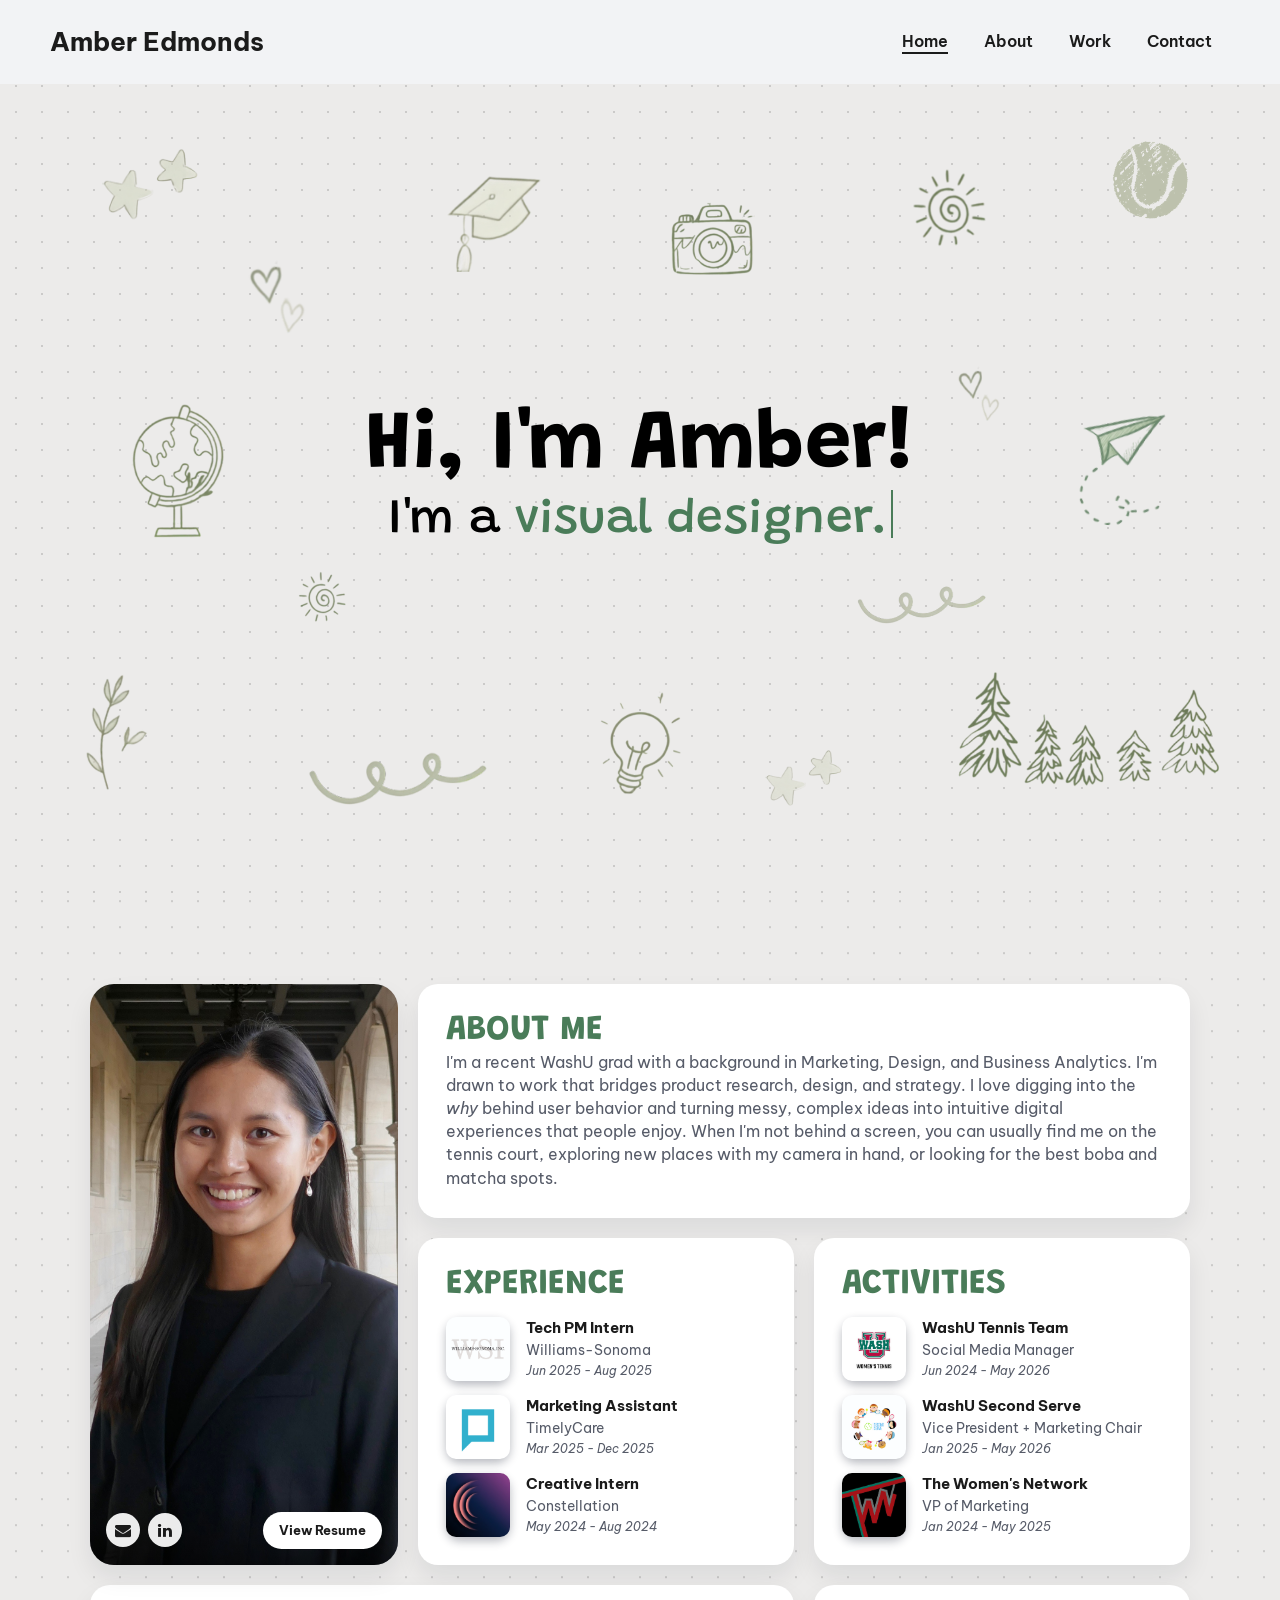
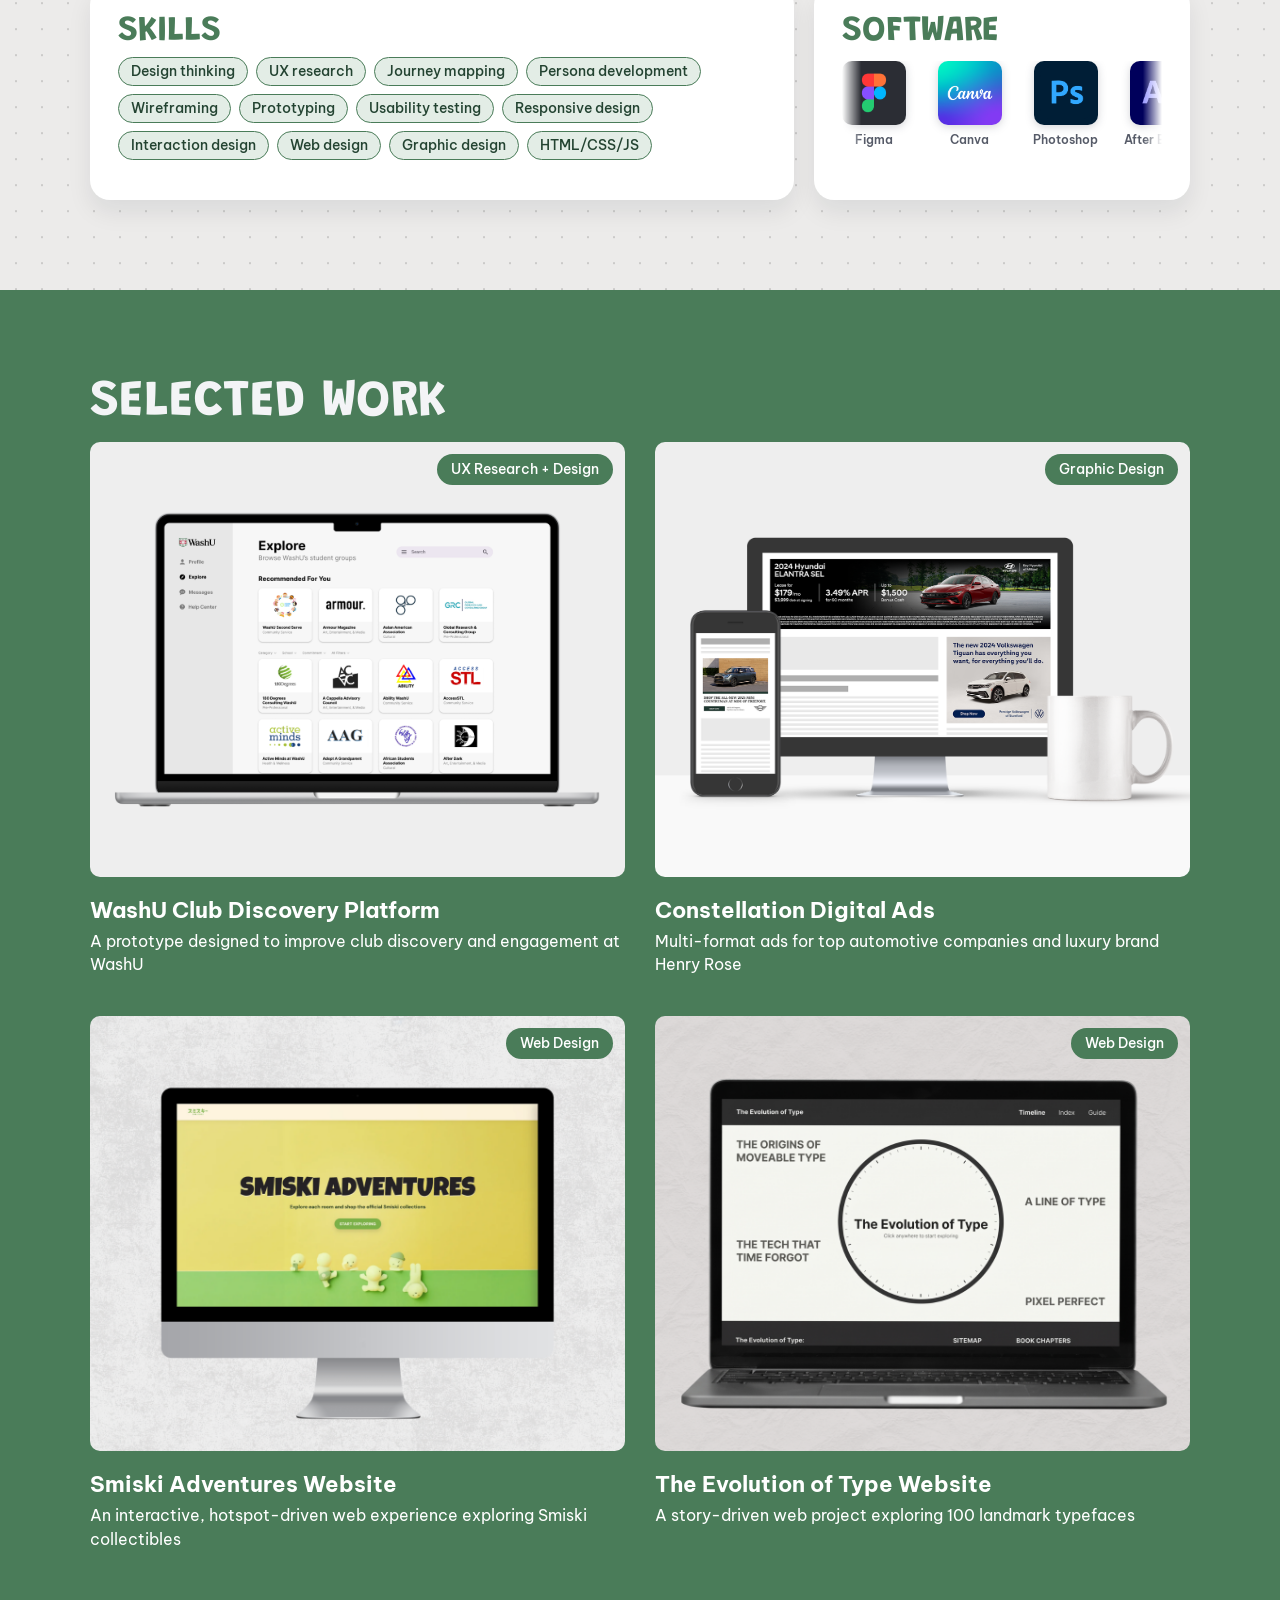
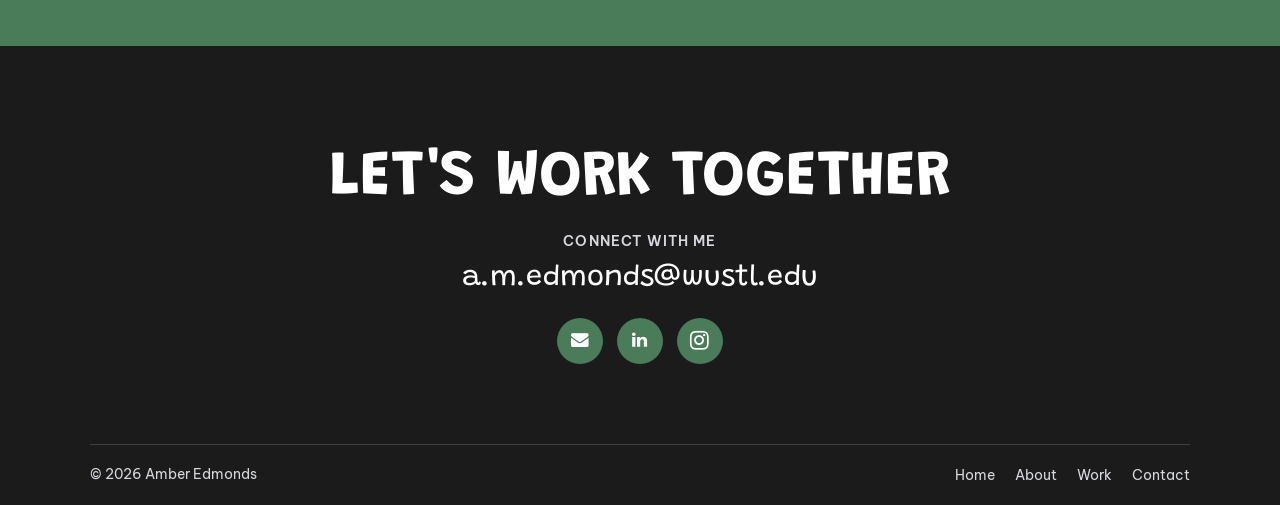
==== commit e91a45b7: "portfolio update" ====
--- a/index.html
+++ b/index.html
@@ -10,6 +10,7 @@
     <link rel="preconnect" href="https://fonts.googleapis.com">
     <link rel="preconnect" href="https://fonts.gstatic.com" crossorigin>
     <link href="https://fonts.googleapis.com/css2?family=Be+Vietnam+Pro:ital,wght@0,100;0,200;0,300;0,400;0,500;0,600;0,700;0,800;0,900;1,100;1,200;1,300;1,400;1,500;1,600;1,700;1,800;1,900" rel="stylesheet">
+    <link href="https://fonts.googleapis.com/css2?family=Grandstander:ital,wght@0,100..900;1,100..900&display=swap" rel="stylesheet">
     <script async src="https://www.googletagmanager.com/gtag/js?id=G-XXXXXXXXXX"></script>
     <script>
       window.dataLayer = window.dataLayer || [];
@@ -18,26 +19,20 @@
       gtag('config', 'G-XXXXXXXXXX');
     </script>
 </head>
-<body class="home-page">
+<body class="home-page one-page">
 
     <header>
-        <section class="hero home-hero">
+        <section id="home" class="hero home-hero">
                 <div class="top-nav">
-                    <a class="top-nav-center" href="index.html">Amber Edmonds</a>
+                    <a class="top-nav-center" href="#home">Amber Edmonds</a>
                     <div class="top-nav-menu">
                         <nav class="top-nav-left">
-                        <a class="selected" href="index.html">Work</a>
-                        <a href="about.html">About</a>
+                        <a class="selected" href="#home">Home</a>
+                        <a href="#about">About</a>
+                        <a href="#work">Work</a>
+                        <a href="#contact">Contact</a>
                     </nav>
                     </div>
-                    <nav class="top-nav-right" aria-label="Social links">
-                        <a href="https://www.linkedin.com/in/ambermedmonds/" target="_blank" rel="noopener noreferrer" aria-label="LinkedIn">
-                            <i class="fa fa-linkedin" aria-hidden="true"></i>
-                        </a>
-                        <a href="mailto:a.m.edmonds@wustl.edu" aria-label="Email">
-                            <i class="fa fa-envelope" aria-hidden="true"></i>
-                        </a>
-                    </nav>
                     <button class="nav-toggle" type="button" aria-expanded="false" aria-label="Toggle navigation menu">
                         <span></span>
                         <span></span>
@@ -45,17 +40,216 @@
                     </button>
                 </div>
 
+            <div class="hero-doodles" aria-hidden="true">
+                <img class="hero-doodle hero-doodle--stars-big" src="assets/doodle-1.png" alt="">
+                <img class="hero-doodle hero-doodle--squiggle-2" src="assets/doodle-5.png" alt="">
+                <img class="hero-doodle hero-doodle--leaf" src="assets/doodle-2.png" alt="">
+                <img class="hero-doodle hero-doodle--tennisball" src="assets/doodle-13.png" alt="">
+                <img class="hero-doodle hero-doodle--stars-3" src="assets/doodle-1.png" alt="">
+                <img class="hero-doodle hero-doodle--sun-big" src="assets/doodle-4.png" alt="">
+                <img class="hero-doodle hero-doodle--sun-small" src="assets/doodle-4.png" alt="">
+                <img class="hero-doodle hero-doodle--heart-3" src="assets/doodle-3.png" alt="">
+                <img class="hero-doodle hero-doodle--heart-4" src="assets/doodle-3.png" alt="">
+                <img class="hero-doodle hero-doodle--squiggle" src="assets/doodle-5.png" alt="">
+                <img class="hero-doodle hero-doodle--globe" src="assets/doodle-6.png" alt="">
+                <img class="hero-doodle hero-doodle--gradcap" src="assets/doodle-7.png" alt="">
+                <img class="hero-doodle hero-doodle--trees" src="assets/doodle-8.png" alt="">
+                <img class="hero-doodle hero-doodle--camera" src="assets/doodle-9.png" alt="">
+                <img class="hero-doodle hero-doodle--plane" src="assets/doodle-10.png" alt="">
+                <img class="hero-doodle hero-doodle--bulb" src="assets/doodle-12.png" alt="">
+            </div>
+
             <div class="hero-contents">
                 <h1>Hi, I'm Amber!</h1>
-                <h2 class="hero-description">I'm a designer with a business background who enjoys building meaningful digital experiences.</h2>
+                <h2 class="hero-description">I'm a <span class="typewriter-word" aria-live="polite"></span></h2>
             </div>
         </section>
     </header>
 
     <main>
-        <section class="home-projects">
+        <section id="about" class="about-panel">
             <div class="contents">
-                <h2 class="project-header">Projects</h2>
+                <div class="about-grid">
+                    <div class="about-grid-photo">
+                        <div class="profile-card">
+                            <img class="profile-photo" src="assets/headshot.png" alt="Professional headshot of Amber Edmonds">
+                            <div class="profile-overlay-bottom">
+                                <div class="profile-icons">
+                                    <a class="profile-icon-btn" href="mailto:a.m.edmonds@wustl.edu" aria-label="Email">
+                                        <i class="fa fa-envelope" aria-hidden="true"></i>
+                                    </a>
+                                    <a class="profile-icon-btn" href="https://www.linkedin.com/in/ambermedmonds/" target="_blank" rel="noopener noreferrer" aria-label="LinkedIn">
+                                        <i class="fa fa-linkedin" aria-hidden="true"></i>
+                                    </a>
+                                </div>
+                                <a class="profile-resume-btn" href="https://drive.google.com/file/d/1MUKmGTofoZCbTLwFQ5k2o2U6quHsXWsa/view?usp=sharing" target="_blank" rel="noopener noreferrer">
+                                    View Resume
+                                </a>
+                            </div>
+                        </div>
+                    </div>
+
+                    <div class="about-card about-grid-me">
+                        <h2 class="highlight-pink">About Me</h2>
+                        <p>I'm a recent WashU grad with a background in Marketing, Design, and Business Analytics. I'm drawn to work that bridges product research, design, and strategy. I love digging into the <em>why</em> behind user behavior and turning messy, complex ideas into intuitive digital experiences that people enjoy. When I'm not behind a screen, you can usually find me on the tennis court, exploring new places with my camera in hand, or looking for the best boba and matcha spots.</p>
+                    </div>
+
+                    <div class="about-card about-grid-experience">
+                        <h2 class="highlight-blue">Experience</h2>
+                        <div class="latest-roles">
+                            <div class="latest-role">
+                                <span class="role-logo-wrap role-logo-wrap--sm role-logo-wrap--white"><img src="assets/wsi.png" alt="Williams-Sonoma, Inc. logo"></span>
+                                <div class="latest-role-info">
+                                    <p class="latest-role-title">Tech PM Intern</p>
+                                    <p class="latest-role-company">Williams-Sonoma</p>
+                                    <p class="latest-role-dates">Jun 2025 - Aug 2025</p>
+                                </div>
+                            </div>
+                            <div class="latest-role">
+                                <span class="role-logo-wrap role-logo-wrap--sm"><img src="assets/timely-care.png" alt="TimelyCare logo"></span>
+                                <div class="latest-role-info">
+                                    <p class="latest-role-title">Marketing Assistant</p>
+                                    <p class="latest-role-company">TimelyCare</p>
+                                    <p class="latest-role-dates">Mar 2025 - Dec 2025</p>
+                                </div>
+                            </div>
+                            <div class="latest-role">
+                                <span class="role-logo-wrap role-logo-wrap--sm"><img src="assets/constellation.png" alt="Constellation logo"></span>
+                                <div class="latest-role-info">
+                                    <p class="latest-role-title">Creative Intern</p>
+                                    <p class="latest-role-company">Constellation</p>
+                                    <p class="latest-role-dates">May 2024 - Aug 2024</p>
+                                </div>
+                            </div>
+                        </div>
+                    </div>
+
+                    <div class="about-card about-grid-campus">
+                        <h2 class="highlight-green">Activities</h2>
+                        <div class="latest-roles">
+                            <div class="latest-role">
+                                <span class="role-logo-wrap role-logo-wrap--sm"><img src="assets/washu-wten.png" alt="WashU Women's Tennis Team logo"></span>
+                                <div class="latest-role-info">
+                                    <p class="latest-role-title">WashU Tennis Team</p>
+                                    <p class="latest-role-company">Social Media Manager</p>
+                                    <p class="latest-role-dates">Jun 2024 - May 2026</p>
+                                </div>
+                            </div>
+                            <div class="latest-role">
+                                <span class="role-logo-wrap role-logo-wrap--sm"><img src="assets/second-serve.png" alt="WashU Second Serve logo"></span>
+                                <div class="latest-role-info">
+                                    <p class="latest-role-title">WashU Second Serve</p>
+                                    <p class="latest-role-company">Vice President + Marketing Chair</p>
+                                    <p class="latest-role-dates">Jan 2025 - May 2026</p>
+                                </div>
+                            </div>
+                            <div class="latest-role">
+                                <span class="role-logo-wrap role-logo-wrap--sm"><img src="assets/twn.png" alt="The Women's Network logo"></span>
+                                <div class="latest-role-info">
+                                    <p class="latest-role-title">The Women's Network</p>
+                                    <p class="latest-role-company">VP of Marketing</p>
+                                    <p class="latest-role-dates">Jan 2024 - May 2025</p>
+                                </div>
+                            </div>
+                        </div>
+                    </div>
+
+                    <div class="about-card about-grid-skills">
+                        <h2 class="highlight-purple">Skills</h2>
+                        <div class="tag-list">
+                            <span class="tag tag--purple">Design thinking</span>
+                            <span class="tag tag--purple">UX research</span>
+                            <span class="tag tag--purple">Journey mapping</span>
+                            <span class="tag tag--purple">Persona development</span>
+                            <span class="tag tag--purple">Wireframing</span>
+                            <span class="tag tag--purple">Prototyping</span>
+                            <span class="tag tag--purple">Usability testing</span>
+                            <span class="tag tag--purple">Responsive design</span>
+                            <span class="tag tag--purple">Interaction design</span>
+                            <span class="tag tag--purple">Web design</span>
+                            <span class="tag tag--purple">Graphic design</span>
+                            <span class="tag tag--purple">HTML/CSS/JS</span>
+                        </div>
+                    </div>
+
+                    <div class="about-card about-grid-software">
+                        <h2 class="highlight-orange">Software</h2>
+                        <div class="logo-marquee">
+                            <div class="logo-track">
+                                <div class="logo-item">
+                                    <img src="assets/figma.png" alt="Figma">
+                                    <span>Figma</span>
+                                </div>
+                                <div class="logo-item">
+                                    <img src="assets/canva.png" alt="Canva">
+                                    <span>Canva</span>
+                                </div>
+                                <div class="logo-item">
+                                    <img src="assets/photoshop.png" alt="Photoshop">
+                                    <span>Photoshop</span>
+                                </div>
+                                <div class="logo-item">
+                                    <img src="assets/after-effects.png" alt="After Effects">
+                                    <span>After Effects</span>
+                                </div>
+                                <div class="logo-item">
+                                    <img src="assets/vs-code.png" alt="Visual Studio Code">
+                                    <span>VS Code</span>
+                                </div>
+                                <div class="logo-item">
+                                    <img src="assets/codex.png" alt="Codex">
+                                    <span>Codex</span>
+                                </div>
+                                <div class="logo-item">
+                                    <img src="assets/claude.png" alt="Claude Code">
+                                    <span>Claude Code</span>
+                                </div>
+                                <div class="logo-item">
+                                    <img src="assets/tableau.png" alt="Tableau">
+                                    <span>Tableau</span>
+                                </div>
+                                <div class="logo-item" aria-hidden="true">
+                                    <img src="assets/figma.png" alt="">
+                                    <span>Figma</span>
+                                </div>
+                                <div class="logo-item" aria-hidden="true">
+                                    <img src="assets/canva.png" alt="">
+                                    <span>Canva</span>
+                                </div>
+                                <div class="logo-item" aria-hidden="true">
+                                    <img src="assets/photoshop.png" alt="">
+                                    <span>Photoshop</span>
+                                </div>
+                                <div class="logo-item" aria-hidden="true">
+                                    <img src="assets/after-effects.png" alt="">
+                                    <span>After Effects</span>
+                                </div>
+                                <div class="logo-item" aria-hidden="true">
+                                    <img src="assets/vs-code.png" alt="">
+                                    <span>VS Code</span>
+                                </div>
+                                <div class="logo-item" aria-hidden="true">
+                                    <img src="assets/codex.png" alt="">
+                                    <span>Codex</span>
+                                </div>
+                                <div class="logo-item" aria-hidden="true">
+                                    <img src="assets/claude.png" alt="">
+                                    <span>Claude Code</span>
+                                </div>
+                                <div class="logo-item" aria-hidden="true">
+                                    <img src="assets/tableau.png" alt="">
+                                    <span>Tableau</span>
+                                </div>
+                            </div>
+                        </div>
+                    </div>
+                </div>
+            </div>
+        </section>
+
+        <section id="work" class="home-projects">
+            <div class="contents">
+                <h2 class="project-header">Selected Work</h2>
 
                 <div class="card-grid">
 
@@ -64,13 +258,61 @@
                             <img class="card-img" src="assets/platform-cover.png" alt="Club Discovery platform interface displayed on a laptop screen">
                             <div class="project-tags">
                                 <div class="tag">
-                                    UX/UI
+                                    UX Research + Design
                                 </div>
                             </div>
                             <h3 class="header">WashU Club Discovery Platform</h3>
-                            <p class="subheader">Conducted UX research and designed a prototype to improve club discovery</p>
-                        </a>
-                    </article>
+                            <p class="subheader">A prototype designed to improve club discovery and engagement at WashU</p>
+                        </a>
+                    </article>
+
+                    <article class="card" data-type="ads">
+                        <a class="card-link" href="constellation.html">
+                            <img class="card-img" src="assets/auto-cover.png" alt="Automotive digital advertisements displayed across mobile and desktop screens">
+                            <div class="project-tags">
+                                <div class="tag">
+                                    Graphic Design
+                                </div>
+                            </div>
+                            <h3 class="header">Constellation Digital Ads</h3>
+                            <p class="subheader">Multi-format ads for top automotive companies and luxury brand Henry Rose</p>
+                        </a>
+                    </article>
+
+                    <article class="card" data-type="web">
+                        <a class="card-link" href="smiski.html">
+                            <img class="card-img" src="assets/smiski-adventures.png" alt="Desktop mockup displaying the Smiski Adventures website landing page">
+                            <div class="project-tags">
+                                <div class="tag">
+                                    Web Design
+                                </div>
+                            </div>
+                            <h3 class="header">Smiski Adventures Website</h3>
+                            <p class="subheader">An interactive, hotspot-driven web experience exploring Smiski collectibles</p>
+                        </a>
+                    </article>
+
+                    <article class="card" data-type="web">
+                        <a class="card-link" href="type.html">
+                            <img class="card-img" src="assets/type-cover.png" alt="">
+                            <div class="project-tags">
+                                <div class="tag">
+                                    Web Design
+                                </div>
+                            </div>
+                            <h3 class="header">The Evolution of Type Website</h3>
+                            <p class="subheader">A story-driven web project exploring 100 landmark typefaces</p>
+                        </a>
+                    </article>
+
+                </div>
+
+                <!--
+                <br><br>
+
+                <h2 class="project-header">Other Projects</h2>
+
+                <div class="card-grid">
 
                     <article class="card" data-type="web">
                         <a class="card-link" href="ramen-website.html">
@@ -81,33 +323,20 @@
                                 </div>
                             </div>
                             <h3 class="header">Ramen Website</h3>
-                            <p class="subheader">Designed and built a responsive website that tells the story of instant noodles</p>
-                        </a>
-                    </article>
-
-                    <article class="card" data-type="ads">
-                        <a class="card-link" href="auto-ads.html">
-                            <img class="card-img" src="assets/auto-cover.png" alt="Automotive digital advertisements displayed across mobile and desktop screens">
-                            <div class="project-tags">
-                                <div class="tag">
-                                    Ads
-                                </div>
-                            </div>
-                            <h3 class="header">Automotive Ads</h3>
-                            <p class="subheader">Produced compliance-ready multi-format ads for top automotive brands</p>
-                        </a>
-                    </article>
-
-                    <article class="card" data-type="ads">
-                        <a class="card-link" href="press-ads.html">
-                            <img class="card-img" src="assets/HR-cover.png" alt="Digital perfume advertisements displayed on a smartphone alongside social media-style graphics">
-                            <div class="project-tags">
-                                <div class="tag">
-                                    Ads
-                                </div>
-                            </div>
-                            <h3 class="header">Press Ads</h3>
-                            <p class="subheader">Designed press-quote ads, translating reviews into scroll-stopping creative</p>
+                            <p class="subheader">A responsive website that tells the story of instant noodles</p>
+                        </a>
+                    </article>
+
+                    <article class="card" data-type="web">
+                        <a class="card-link" href="nudo-website.html">
+                            <img class="card-img" src="assets/nudo-house-cover.jpg" alt="">
+                            <div class="project-tags">
+                                <div class="tag">
+                                    Web
+                                </div>
+                            </div>
+                            <h3 class="header">Nudo House Website</h3>
+                            <p class="subheader">A website...</p>
                         </a>
                     </article>
 
@@ -120,7 +349,7 @@
                                 </div>
                             </div>
                             <h3 class="header">WashU Women's Tennis Social Media</h3>
-                            <p class="subheader">Created graphics highlighting gamedays, results, rankings, and spotlights</p>
+                            <p class="subheader">Graphics highlighting gamedays, results, rankings, and spotlights</p>
                         </a>
                     </article>
 
@@ -133,14 +362,43 @@
                                 </div>
                             </div>
                             <h3 class="header">The Women's Network Social Media</h3>
-                            <p class="subheader">Designed social content to promote events and recruit members</p>
-                        </a>
-                    </article>
-
+                            <p class="subheader">Social content to promote events and recruit members</p>
+                        </a>
+                    </article>
                 </div>
-            </div> 
+                -->
+            </div>
         </section>
     </main>
+
+    <footer class="site-footer" id="contact">
+        <div class="contents footer-contents">
+            <h2 class="footer-heading">Let's Work Together</h2>
+            <p class="footer-subheading">CONNECT WITH ME</p>
+            <span class="footer-email">a.m.edmonds@wustl.edu</span>
+            <div class="footer-social">
+                <a class="footer-social-btn" href="mailto:a.m.edmonds@wustl.edu" aria-label="Email">
+                    <i class="fa fa-envelope" aria-hidden="true"></i>
+                </a>
+                <a class="footer-social-btn" href="https://www.linkedin.com/in/ambermedmonds/" target="_blank" rel="noopener noreferrer" aria-label="LinkedIn">
+                    <i class="fa fa-linkedin" aria-hidden="true"></i>
+                </a>
+                <a class="footer-social-btn" href="https://www.instagram.com/ambermedmonds/" target="_blank" rel="noopener noreferrer" aria-label="Instagram">
+                    <i class="fa fa-instagram" aria-hidden="true"></i>
+                </a>
+            </div>
+        </div>
+        <div class="contents footer-bottom">
+            <p class="footer-copyright">&copy; 2026 Amber Edmonds</p>
+            <nav class="footer-nav" aria-label="Footer navigation">
+                <a href="#home">Home</a>
+                <a href="#about">About</a>
+                <a href="#work">Work</a>
+                <a href="#contact">Contact</a>
+            </nav>
+        </div>
+    </footer>
+
     <script src="script.js"></script>
 
 </body>
--- a/styles.css
+++ b/styles.css
@@ -15,16 +15,24 @@
     --gray-light-2: #d7d9df;
     --surface-overlay-94: rgba(243, 244, 246, 0.94);
     --surface-overlay-98: rgba(243, 244, 246, 0.98);
-    --color-page: var(--gray-light-2);
+    --color-page: #ECEBEA;
     --color-surface: var(--gray-light-1);
-    --color-surface-muted: var(--gray-light-1);
     --color-border: var(--gray-light-2);
     --color-text: var(--gray-dark);
     --color-muted: var(--gray-mid);
-    --color-accent: #bb86fc;
+    --color-accent: #4A7C59;
+    --color-accent-rgb: 74, 124, 89;
+    --color-accent-dark: #234331;
+    --color-accent-mid-dark: #355f42;
+    --color-accent-pale: #e3ede6;
     --shadow-soft: 0 12px 24px rgba(15, 23, 42, 0.08);
     --hero-surface-gradient:
         linear-gradient(160deg, var(--gray-dark) 0%, var(--gray-dark) 100%);
+}
+
+html {
+    scroll-behavior: smooth;
+    scroll-padding-top: var(--nav-height);
 }
 
 body {
@@ -39,6 +47,12 @@
     padding: 50px 0;
     background-color: var(--color-page);
     color: var(--color-text);
+    scroll-margin-top: var(--nav-height);
+}
+
+#about,
+#work {
+    scroll-margin-top: calc(var(--nav-height) - 85px);
 }
 
 .contents {
@@ -66,13 +80,21 @@
 /*************** FONT STYLES ***************/
 
 h1 {
-    font-size: 4em;
+    font-family: "Grandstander", sans-serif;
+    font-size: 4.6em;
+    line-height: 1.05;
+    text-transform: uppercase;
 }
 
 @media screen and (max-width: 960px) {
     h1 {
-        font-size: 3.5em;
-    }
+        font-size: 4em;
+    }
+}
+
+.hero h1,
+.hero h2 {
+    text-transform: none;
 }
 
 p {
@@ -98,6 +120,13 @@
 
 .subheader {
     color: var(--color-muted);
+}
+
+h2 {
+    font-family: "Grandstander", sans-serif;
+    font-size: 2.2em;
+    line-height: 1.1;
+    text-transform: uppercase;
 }
 
 h2,
@@ -136,13 +165,29 @@
 /*************** HOME HERO ***************/
 
 .home-hero {
+    position: relative;
+    min-height: 100vh;
     height: auto;
-    padding: calc(var(--nav-height) + 120px) 0 70px;
-    color: #f5f2fa;
-    background-image: var(--hero-surface-gradient);
+    padding: var(--nav-height) 0 0;
+    display: flex;
+    align-items: center;
+    color: #000000;
+    background-image: none;
     background-size: 100% 100%;
     background-position: 0 0;
-    background-color: var(--gray-dark);
+    background-color: var(--color-page);
+    overflow: hidden;
+}
+
+.home-hero::before {
+    content: "";
+    position: absolute;
+    inset: 0;
+    background-image: radial-gradient(rgba(0, 0, 0, 0.14) 1.5px, transparent 1.5px);
+    background-size: 26px 26px;
+    background-position: center center;
+    pointer-events: none;
+    z-index: 0;
 }
 
 .home-hero .hero-contents {
@@ -152,27 +197,264 @@
     gap: 18px;
     align-items: center;
     text-align: center;
+    animation: hero-fade-up 0.8s ease both;
+}
+
+@keyframes hero-fade-up {
+    from {
+        opacity: 0;
+        transform: translateY(24px);
+    }
+    to {
+        opacity: 1;
+        transform: translateY(0);
+    }
+}
+
+@media (prefers-reduced-motion: reduce) {
+    .home-hero .hero-contents {
+        animation: none;
+    }
+}
+
+.hero-doodles {
+    position: absolute;
+    inset: 0;
+    z-index: 1;
+    pointer-events: none;
+}
+
+.hero-doodle {
+    position: absolute;
+    width: 70px;
+    height: auto;
+    opacity: 0.9;
+    animation: hero-doodle-float 5s ease-in-out infinite;
+}
+
+.hero-doodle--stars-big {
+    top: calc(var(--nav-height) + 60px);
+    left: 8%;
+    width: 100px;
+    animation-delay: 0.2s;
+}
+
+.hero-doodle--squiggle-2 {
+    top: 65%;
+    right: 23%;
+    width: 130px;
+    opacity: 0.75;
+    animation-delay: 2s;
+}
+
+.hero-doodle--gradcap {
+    top: 19%;
+    left: 34%;
+    width: 116px;
+    animation-delay: 1.4s;
+}
+
+.hero-doodle--sun-big {
+    top: 18%;
+    right: 23%;
+    width: 80px;
+    animation-delay: 0.8s;
+}
+
+.hero-doodle--globe {
+    top: 44%;
+    left: 10%;
+    width: 96px;
+    animation-delay: 1.9s;
+}
+
+.hero-doodle--tennisball {
+    top: calc(var(--nav-height) + 56px);
+    right: 7%;
+    width: 80px;
+    opacity: 0.85;
+    animation-delay: 2.3s;
+}
+
+.hero-doodle--camera {
+    top: 22%;
+    right: 41%;
+    width: 92px;
+    animation-delay: 1.1s;
+}
+
+.hero-doodle--plane {
+    top: 45%;
+    right: 9%;
+    width: 92px;
+    transform: rotate(8deg);
+    animation-delay: 0.6s;
+}
+
+.hero-doodle--leaf {
+    top: 74%;
+    left: 6%;
+    width: 76px;
+    transform: rotate(-6deg);
+    animation-delay: 2.2s;
+}
+
+.hero-doodle--sun-small {
+    top: 63%;
+    left: 23%;
+    width: 52px;
+    opacity: 0.75;
+    animation-delay: 1.2s;
+}
+
+.hero-doodle--heart-3 {
+    top: 28%;
+    right: 75%;
+    width: 80px;
+    opacity: 0.7;
+    animation-delay: 2.4s;
+}
+
+.hero-doodle--heart-4 {
+    top: 40%;
+    right: 21%;
+    width: 60px;
+    opacity: 0.7;
+    animation-delay: 1.5s;
+}
+
+.hero-doodle--bulb {
+    top: 76%;
+    left: 50%;
+    width: 92px;
+    transform: translateX(-50%);
+    animation-delay: 1.6s;
+}
+
+.hero-doodle--trees {
+    top: 74%;
+    right: 4%;
+    width: 280px;
+    animation-delay: 1s;
+}
+
+.hero-doodle--stars-3 {
+    bottom: 8%;
+    right: 34%;
+    width: 80px;
+    opacity: 0.7;
+    animation-delay: 2.9s;
+}
+
+.hero-doodle--squiggle {
+    bottom: 8%;
+    left: 24%;
+    width: 180px;
+    animation-delay: 0.4s;
+}
+
+@keyframes hero-doodle-float {
+    0%, 100% {
+        transform: translateY(0);
+    }
+    50% {
+        transform: translateY(-8px);
+    }
+}
+
+.hero-doodle--plane {
+    animation-name: hero-doodle-float-plane;
+}
+
+@keyframes hero-doodle-float-plane {
+    0%, 100% {
+        transform: rotate(8deg) translateY(0);
+    }
+    50% {
+        transform: rotate(8deg) translateY(-8px);
+    }
+}
+
+.hero-doodle--leaf {
+    animation-name: hero-doodle-float-leaf;
+}
+
+@keyframes hero-doodle-float-leaf {
+    0%, 100% {
+        transform: rotate(-6deg) translateY(0);
+    }
+    50% {
+        transform: rotate(-6deg) translateY(-6px);
+    }
+}
+
+
+.hero-doodle--bulb {
+    animation-name: hero-doodle-float-bulb;
+}
+
+@keyframes hero-doodle-float-bulb {
+    0%, 100% {
+        transform: translateX(-50%) translateY(0);
+    }
+    50% {
+        transform: translateX(-50%) translateY(-8px);
+    }
+}
+
+@media (prefers-reduced-motion: reduce) {
+    .hero-doodle {
+        animation: none;
+    }
+}
+
+@media screen and (max-width: 900px) {
+    .hero-doodles {
+        display: none;
+    }
 }
 
 .home-hero h1 {
-    color: #f5f2fa;
+    color: #000000;
     font-size: clamp(3rem, 7vw, 5.2rem);
-    line-height: 0.95;
+    line-height: 0.5;
 }
 
 .home-hero .hero-description {
     max-width: 700px;
     margin: 0 auto;
-    color: #ffffff;
-    font-size: clamp(1.1rem, 2vw, 1.45rem);
+    color: #000000;
+    font-size: clamp(1.8rem, 4vw, 3rem);
     line-height: 1.45;
     font-weight: 500;
 }
 
+.typewriter-word {
+    display: inline-block;
+    color: var(--color-accent);
+}
+
+.typewriter-word::after {
+    content: "";
+    display: inline-block;
+    width: 2px;
+    height: 1em;
+    margin-left: 3px;
+    background-color: currentColor;
+    vertical-align: -0.12em;
+    animation: typewriter-cursor 0.8s steps(1) infinite;
+}
+
+@keyframes typewriter-cursor {
+    50% {
+        opacity: 0;
+    }
+}
+
 @media screen and (max-width: 1024px) {
     .home-hero {
-        min-height: 66vh;
-        padding: calc(var(--nav-height) + 56px) 0 60px;
+        min-height: 100vh;
+        padding: var(--nav-height) 0 60px;
     }
 
     .home-hero .hero-contents {
@@ -191,7 +473,7 @@
     padding: 0 var(--nav-side-padding);
     display: flex;
     align-items: center;
-    justify-content: flex-start;
+    justify-content: space-between;
     background-color: var(--surface-overlay-94);
     backdrop-filter: blur(8px);
     z-index: 1000;
@@ -208,16 +490,6 @@
     align-items: center;
     gap: 0;
     justify-content: flex-start;
-}
-
-.top-nav-right {
-    order: 2;
-    display: flex;
-    align-items: center;
-    gap: 12px;
-    margin-left: auto;
-    justify-content: flex-end;
-    z-index: 2;
 }
 
 .top-nav-left a {
@@ -243,10 +515,7 @@
 }
 
 .top-nav-center {
-    position: absolute;
-    left: 50%;
-    transform: translateX(-50%);
-    padding: 0 12px;
+    padding: 0 12px 0 0;
     font-size: 1.6em;
     font-weight: 700;
     text-decoration: none;
@@ -293,24 +562,6 @@
 
 .top-nav.is-open .nav-toggle span:nth-child(3) {
     transform: translateY(-6px) rotate(-45deg);
-}
-
-.top-nav-right a {
-    width: 40px;
-    height: 40px;
-    display: inline-flex;
-    justify-content: center;
-    align-items: center;
-    text-decoration: none;
-    border-radius: 10px;
-    font-size: 1.3em;
-    color: var(--gray-dark);
-    transition: background-color 0.2s ease, color 0.2s ease;
-}
-
-.top-nav-right a:hover {
-    background-color: var(--gray-dark);
-    color: var(--gray-light-1);
 }
 
 @media screen and (max-width: 1024px) {
@@ -367,16 +618,6 @@
         font-size: 0.95em;
     }
 
-    .top-nav-right {
-        margin-left: 0;
-        gap: 8px;
-    }
-
-    .top-nav-right a {
-        width: 30px;
-        height: 30px;
-        font-size: 0.95em;
-    }
 }
 
 @media screen and (max-width: 700px) {
@@ -409,36 +650,23 @@
 /*************** PROJECT GRID ***************/
 
 body.home-page,
-body.about-page {
+body.one-page {
     background-image: var(--hero-surface-gradient);
     background-attachment: fixed;
     background-repeat: no-repeat;
     background-size: cover;
 }
 
-body.project-page {
-    background-color: #DBEAFE;
-    background-image: none;
-}
-
 @media (hover: none), screen and (max-width: 1200px) {
     body.home-page,
-    body.about-page {
+    body.one-page {
         background-attachment: scroll;
     }
 }
 
 .home-projects {
-    padding: 8px 0 72px;
-    background-color: transparent;
-}
-
-.project-directory-page {
-    padding-top: calc(var(--nav-height) + 28px);
-}
-
-.project-directory-page .home-projects {
-    padding-top: 0;
+    padding: 85px 0 85px;
+    background-color: var(--color-accent);
 }
 
 .home-projects .contents {
@@ -450,73 +678,13 @@
 }
 
 .project-header {
-    margin-bottom: 18px;
+    margin-bottom: 10px;
     color: var(--color-text);
     font-size: clamp(2.2rem, 5vw, 3.2rem);
 }
 
 .home-projects .project-header {
     color: var(--gray-light-1);
-}
-
-.project-category-grid {
-    margin-bottom: 12px;
-    display: grid;
-    grid-template-columns: repeat(auto-fit, minmax(160px, 1fr));
-    gap: 12px;
-}
-
-.project-category-card {
-    display: block;
-    margin: 0;
-    padding: 14px;
-    border: 1px solid rgba(243, 244, 246, 0.26);
-    border-radius: 10px;
-    background-color: rgba(27, 27, 27, 0.58);
-    color: var(--gray-light-1);
-    text-align: left;
-    text-decoration: none;
-    font-family: "Be Vietnam Pro", sans-serif;
-    font-size: 1rem;
-    line-height: 1.25;
-    cursor: pointer;
-    transition: transform 0.2s ease, border-color 0.2s ease, background-color 0.2s ease, color 0.2s ease;
-}
-
-.project-category-card:hover {
-    transform: translateY(-2px);
-    border-color: rgba(243, 244, 246, 0.52);
-    background-color: rgba(27, 27, 27, 0.7);
-}
-
-.project-category-card:focus-visible {
-    outline: 2px solid var(--gray-light-1);
-    outline-offset: 2px;
-}
-
-.project-category-card.is-active {
-    border-color: var(--gray-light-1);
-    background-color: var(--gray-light-1);
-    color: var(--gray-dark);
-}
-
-.project-category-title {
-    display: block;
-    margin-bottom: 8px;
-    font-size: 1.1rem;
-    font-weight: 700;
-}
-
-.project-category-meta {
-    display: block;
-    font-size: 0.86rem;
-    opacity: 0.86;
-}
-
-.project-filter-status {
-    margin-bottom: 28px;
-    color: #d7cee6;
-    font-size: 0.96rem;
 }
 
 .card-grid {
@@ -617,20 +785,23 @@
 }
 
 .tag {
+    display: inline-block;
     margin: 0;
-    padding: 5px 15px;
+    padding: 4px 12px;
     text-align: center;
-    border: var(--color-accent) solid 2px;
-    border-radius: 10px;
-    background-color: rgba(187, 134, 252, 0.1);
+    border: 1px solid var(--color-accent);
+    border-radius: 999px;
+    background-color: rgba(var(--color-accent-rgb), 0.1);
     color: var(--color-accent);
-    font-size: 0.86rem;
-    font-weight: 600;
+    font-size: 0.85rem;
+    font-weight: 500;
+    line-height: 1.4;
+    white-space: nowrap;
 }
 
 .home-projects .card .tag {
-    border: 1px solid #111111;
-    background-color: #111111;
+    border: 2px solid var(--color-accent);
+    background-color: var(--color-accent);
     color: #ffffff;
 }
 
@@ -642,80 +813,31 @@
 }
 
 .home-projects .card .header {
-    color: var(--gray-light-1);
+    color: #ffffff;
 }
 
 .home-projects .card .subheader {
-    color: var(--gray-light-2);
+    color: #ffffff;
 }
 
 @media screen and (max-width: 900px) {
     .home-projects .contents {
         padding: 0;
     }
-
-    .project-category-grid {
-        grid-template-columns: repeat(2, minmax(0, 1fr));
-    }
-}
-
-@media screen and (max-width: 600px) {
-    .project-category-grid {
-        grid-template-columns: 1fr;
+}
+
+@media screen and (max-width: 700px) {
+    .home-projects {
+        padding: 50px 0;
+    }
+
+    .home-projects .card .tag {
+        padding: 3px 10px;
+        font-size: 0.72rem;
     }
 }
 
 /*************** INDIVIDUAL PROJECT PAGES ***************/
-
-.two-cols {
-    display: flex;
-    flex-direction: row;
-    gap: 20px
-}
-
-.first {
-    width: 20%;
-}
-
-.second {
-    width: 80%;
-}
-
-@media screen and (max-width: 1240px) {
-    .two-cols {
-        flex-direction: column;
-        gap: 0px;
-    }
-    .first {
-        width: 100%;
-    }
-    .second {
-        width: 100%;
-    }
-}
-
-.cover-img {
-    width: 100%;
-    height: clamp(320px, 80vh, 940px);
-    object-fit: cover;
-    margin-top: 30px;
-    border-radius: 10px;
-}
-
-table {
-    width: 100%;
-    border-collapse: collapse;
-    font-size: 1.3em;
-}
-
-th, td {
-  padding: 5px 30px 5px 0px;
-}
-
-th {
-    width: 10%;
-    text-align: left;
-}
 
 img {
     width: 100%;
@@ -740,7 +862,7 @@
 .project-case-study {
     min-height: 100vh;
     padding: calc(var(--nav-height) + 50px) 50px 50px;
-    background: var(--hero-surface-gradient);
+    background: var(--color-accent);
 }
 
 .project-case-wrap {
@@ -756,7 +878,6 @@
 .project-case-right {
     border-radius: 10px;
     overflow: hidden;
-    -webkit-mask-image: -webkit-radial-gradient(white, black);
 }
 
 .project-case-left {
@@ -768,8 +889,8 @@
 }
 
 .project-case-left h1 {
-    margin-bottom: 16px;
-    color: var(--color-text);
+    margin-bottom: 4px;
+    color: var(--color-accent);
     font-size: clamp(2.8rem, 6vw, 4rem);
     line-height: 0.95;
 }
@@ -856,10 +977,6 @@
     line-height: 1.5;
 }
 
-.wugo-link {
-    color: #2762EA;
-}
-
 .project-accordion-content ul {
     list-style: disc;
     padding-left: 20px;
@@ -872,17 +989,17 @@
 .project-prototype-link {
     display: inline-block;
     padding: 10px 18px;
-    border: 3px solid var(--gray-dark);
+    border: 3px solid var(--color-accent);
     border-radius: 10px;
     text-decoration: none;
     font-weight: 600;
-    color: var(--gray-dark);
+    color: var(--color-accent);
     background-color: transparent;
 }
 
 .project-prototype-link:hover {
     color: var(--gray-light-1);
-    background-color: var(--gray-dark);
+    background-color: var(--color-accent);
 }
 
 .project-case-right {
@@ -927,34 +1044,22 @@
     transform: translateY(-6px);
 }
 
-.project-case-right::after {
-    content: "";
-    position: absolute;
-    left: 0;
-    right: 0;
-    bottom: 0;
-    height: 64px;
-    background: linear-gradient(180deg, rgba(27, 27, 27, 0) 0%, rgba(27, 27, 27, 0.38) 100%);
-    pointer-events: none;
-    opacity: 0;
-    transition: opacity 0.2s ease;
-    z-index: 2;
-}
-
-.project-case-right.can-scroll::after {
-    opacity: 1;
-}
-
-.project-case-right.scrolled::after {
-    opacity: 0;
-}
-
 .project-visual-card {
     margin: 0;
     padding: 0;
     border: 0;
     border-radius: 10px;
     background: transparent;
+}
+
+.project-visual-row {
+    display: flex;
+    gap: 14px;
+}
+
+.project-visual-row .project-visual-card {
+    flex: 1;
+    min-width: 0;
 }
 
 .project-visual-card img,
@@ -965,9 +1070,27 @@
     border-radius: 10px;
 }
 
+.crop-bottom-30 {
+    overflow: hidden;
+    border-radius: 10px;
+}
+
+.crop-bottom-30 img {
+    margin-bottom: -30px;
+}
+
+.crop-top-bottom-30 {
+    overflow: hidden;
+    border-radius: 10px;
+}
+
+.crop-top-bottom-30 img {
+    margin: -30px 0;
+}
+
 .project-visual-card figcaption {
     margin-top: 8px;
-    color: #d7dbeb;
+    color: #ffffff;
     font-size: 0.86rem;
     letter-spacing: 0.03em;
 }
@@ -1010,6 +1133,10 @@
         gap: 10px;
     }
 
+    .project-visual-row {
+        flex-direction: column;
+    }
+
     table {
         font-size: 1rem;
     }
@@ -1023,13 +1150,10 @@
 /*************** ABOUT ME ***************/
 
 #about {
-    padding-top: calc(var(--nav-height) + 50px);
-    padding-bottom: 18px;
-}
-
-#background {
-    padding-top: 12px;
-    padding-bottom: 58px;
+    min-height: 100vh;
+    display: flex;
+    align-items: center;
+    padding: var(--nav-height) 0 90px;
 }
 
 .about-panel {
@@ -1044,12 +1168,183 @@
     box-shadow: var(--shadow-soft);
 }
 
-.about-panel h2,
+#about {
+    position: relative;
+    background-color: var(--color-page);
+}
+
+#about::before {
+    content: "";
+    position: absolute;
+    inset: 0;
+    background-image: radial-gradient(rgba(0, 0, 0, 0.14) 1.5px, transparent 1.5px);
+    background-size: 26px 26px;
+    background-position: center center;
+    pointer-events: none;
+    z-index: 0;
+}
+
+#about .contents {
+    position: relative;
+    z-index: 1;
+    padding: 0;
+    border: none;
+    background-color: transparent;
+    box-shadow: none;
+}
+
+.about-card {
+    min-width: 0;
+    padding: 28px;
+    border-radius: 20px;
+    background-color: #ffffff;
+    box-shadow: var(--shadow-soft);
+}
+
+.tag-list {
+    display: flex;
+    flex-wrap: wrap;
+    gap: 8px;
+    margin: 6px 0 12px;
+}
+
+.tag--purple {
+    border-color: var(--color-accent);
+    background-color: var(--color-accent-pale);
+    color: var(--color-accent-dark);
+}
+
+.logo-marquee {
+    overflow: hidden;
+    margin-top: 10px;
+    -webkit-mask-image: linear-gradient(to right, transparent, black 6%, black 94%, transparent);
+    mask-image: linear-gradient(to right, transparent, black 6%, black 94%, transparent);
+}
+
+.logo-track {
+    display: flex;
+    align-items: flex-start;
+    gap: 32px;
+    width: max-content;
+    animation: logo-scroll 20s linear infinite;
+}
+
+.logo-marquee:hover .logo-track {
+    animation-play-state: paused;
+}
+
+.logo-item {
+    display: flex;
+    flex-direction: column;
+    align-items: center;
+    gap: 6px;
+    flex-shrink: 0;
+    width: 64px;
+}
+
+.logo-item img {
+    display: block;
+    width: 64px;
+    height: 64px;
+    margin-bottom: 0;
+    object-fit: contain;
+    filter: drop-shadow(0 2px 4px rgba(15, 23, 42, 0.18));
+}
+
+.logo-item span {
+    font-size: 0.75rem;
+    font-weight: 600;
+    color: var(--color-muted);
+    white-space: nowrap;
+}
+
+@keyframes logo-scroll {
+    from { transform: translateX(0); }
+    to { transform: translateX(-50%); }
+}
+
+@media (prefers-reduced-motion: reduce) {
+    .logo-track {
+        animation: none;
+    }
+}
+
+.role-logo-wrap {
+    display: flex;
+    align-items: center;
+    justify-content: center;
+    width: 84px;
+    height: 84px;
+    flex-shrink: 0;
+    border-radius: 18px;
+    box-shadow: 0 4px 10px rgba(15, 23, 42, 0.3);
+}
+
+.role-logo-wrap img {
+    display: block;
+    width: 100%;
+    height: 100%;
+    margin-bottom: 0;
+    object-fit: contain;
+}
+
+.role-logo-wrap--sm {
+    width: 44px;
+    height: 44px;
+    border-radius: 10px;
+}
+
+.latest-role .role-logo-wrap--sm {
+    width: 64px;
+    height: 64px;
+    border-radius: 14px;
+}
+
+.role-logo-wrap--white {
+    background-color: #ffffff;
+}
+
+.latest-roles {
+    display: flex;
+    flex-direction: column;
+    gap: 14px;
+    margin-top: 12px;
+}
+
+.latest-role {
+    display: flex;
+    align-items: flex-start;
+    gap: 16px;
+}
+
+.latest-role-info {
+    display: flex;
+    flex-direction: column;
+    gap: 2px;
+}
+
+.latest-role-info .latest-role-title {
+    margin: 0;
+    color: var(--color-text);
+    font-size: 0.95rem;
+    font-weight: 700;
+}
+
+.latest-role-company {
+    margin: 0;
+    color: var(--color-muted);
+    font-size: 0.85rem;
+}
+
+.latest-role-dates {
+    margin: 0;
+    color: var(--color-muted);
+    font-size: 0.78rem;
+    font-style: italic;
+}
+
 .about-panel h3 {
     color: var(--color-text);
-}
-
-.about-panel h3 {
     margin-top: 12px;
 }
 
@@ -1062,53 +1357,81 @@
     margin-bottom: 0;
 }
 
-.about-panel hr {
-    border: 0;
-    border-top: 1px solid var(--gray-mid);
-    margin: 8px 0 16px;
-}
-
-#about .two-cols {
-    display: flex;
-    flex-direction: row;
-    gap: 50px;
-}
-
-@media screen and (max-width: 920px) {
-    #about .two-cols {
-        flex-direction: column;
-        gap: 20px;
-    }
-}
-
-#about .first {
-    width: 30%;
-}
-
-@media screen and (max-width: 920px) {
-    #about .first {
-        width: 100%;
-        max-width: none;
-        height: clamp(240px, 52vw, 360px);
-        align-self: stretch;
-    }
-}
-
-#about .second {
-    width: 70%;
-}
-
-@media screen and (max-width: 920px) {
-    #about .second {
-        width: 100%;
-    }
-}
-
-.about-resume-link {
-    margin-top: 20px;
-}
-
-.headshot {
+.about-panel h2 {
+    display: inline-block;
+    margin-bottom: 16px;
+}
+
+#about h2 {
+    margin-bottom: 0;
+}
+
+.about-panel h2.highlight-pink,
+.about-panel h2.highlight-orange,
+.about-panel h2.highlight-blue,
+.about-panel h2.highlight-purple,
+.about-panel h2.highlight-green { color: var(--color-accent); }
+
+.about-grid {
+    display: grid;
+    grid-template-columns: minmax(240px, 0.9fr) 1.1fr 1.1fr;
+    grid-template-rows: auto auto auto;
+    grid-template-areas:
+        "photo me me"
+        "photo experience campus"
+        "skills skills software";
+    gap: 20px;
+    align-items: stretch;
+}
+
+.about-grid > * {
+    min-width: 0;
+}
+
+@media screen and (max-width: 1000px) {
+    .about-grid {
+        grid-template-columns: 1fr 1fr;
+        grid-template-areas:
+            "photo photo"
+            "me me"
+            "experience campus"
+            "skills software";
+    }
+}
+
+@media screen and (max-width: 700px) {
+    .about-grid {
+        grid-template-columns: 1fr;
+        grid-template-areas:
+            "photo"
+            "me"
+            "experience"
+            "campus"
+            "skills"
+            "software";
+    }
+}
+
+.about-grid-photo { grid-area: photo; }
+.about-grid-me { grid-area: me; }
+.about-grid-experience { grid-area: experience; }
+.about-grid-campus { grid-area: campus; }
+.about-grid-skills { grid-area: skills; }
+.about-grid-software { grid-area: software; }
+
+.profile-card {
+    position: relative;
+    width: 100%;
+    height: 100%;
+    min-height: 360px;
+    border-radius: 24px;
+    overflow: hidden;
+    box-shadow: var(--shadow-soft);
+}
+
+.profile-photo {
+    position: absolute;
+    inset: 0;
     width: 100%;
     height: 100%;
     display: block;
@@ -1117,47 +1440,60 @@
     object-position: center top;
 }
 
-#background .two-cols {
-    display: flex;
-    flex-direction: row;
-    gap: 50px;
-}
-
-@media screen and (min-width: 1101px) {
-    #background .contents > .two-cols + .two-cols {
-        margin-top: 32px;
-    }
-}
-
-@media screen and (max-width: 1100px) {
-    #background .two-cols {
-        flex-direction: column;
-        gap: 24px;
-    }
-
-    #background .contents > .two-cols + .two-cols {
-        margin-top: 24px;
-    }
-}
-
-#background .first {
-    width: 50%;
-}
-
-@media screen and (max-width: 1100px) {
-    #background .first {
-        width: 100%;
-    }
-}
-
-#background .second {
-    width: 50%;
-}
-
-@media screen and (max-width: 1100px) {
-    #background .second {
-        width: 100%;
-    }
+.profile-overlay-bottom {
+    position: absolute;
+    bottom: 0;
+    left: 0;
+    right: 0;
+    display: flex;
+    align-items: center;
+    justify-content: space-between;
+    gap: 8px;
+    padding: 16px;
+    background: linear-gradient(to top, rgba(0, 0, 0, 0.6), rgba(0, 0, 0, 0));
+}
+
+.profile-icons {
+    display: flex;
+    gap: 8px;
+}
+
+.profile-icon-btn {
+    display: flex;
+    align-items: center;
+    justify-content: center;
+    width: 34px;
+    height: 34px;
+    flex-shrink: 0;
+    border-radius: 50%;
+    background-color: rgba(255, 255, 255, 0.92);
+    color: var(--color-text);
+    text-decoration: none;
+    transition: background-color 0.2s ease, color 0.2s ease;
+}
+
+.profile-icon-btn:hover {
+    background-color: var(--gray-light-1);
+    color: var(--color-text);
+}
+
+.profile-resume-btn {
+    display: flex;
+    align-items: center;
+    padding: 9px 16px;
+    border-radius: 999px;
+    background-color: #ffffff;
+    color: var(--color-text);
+    font-size: 0.82rem;
+    font-weight: 700;
+    text-decoration: none;
+    white-space: nowrap;
+    transition: background-color 0.2s ease, color 0.2s ease;
+}
+
+.profile-resume-btn:hover {
+    background-color: var(--gray-light-1);
+    color: var(--color-text);
 }
 
 @media screen and (max-width: 900px) {
@@ -1170,15 +1506,122 @@
 
 button {
     margin: 40px 0px;
-    border: #BB86FC solid 2px;
+    border: var(--color-accent) solid 2px;
     border-radius: 10px;
     font-family: "Be Vietnam Pro", sans-serif;
     font-size: 1.2em;
-    background-color: rgba(187, 134, 252, 0);
-    color: #BB86FC;
-}
-
-button:hover { 
-    background-color: rgba(187, 134, 252, 100);
+    background-color: transparent;
+    color: var(--color-accent);
+}
+
+button:hover {
+    background-color: var(--color-accent);
     color: white;
 }
+
+/*************** FOOTER ***************/
+
+.site-footer {
+    padding-top: 100px;
+    background: var(--hero-surface-gradient);
+    color: var(--gray-light-1);
+    text-align: center;
+    scroll-margin-top: var(--nav-height);
+}
+
+.footer-contents {
+    padding-bottom: 80px;
+}
+
+.footer-heading {
+    margin-bottom: 18px;
+    color: #ffffff;
+    font-size: clamp(2.4rem, 6vw, 4rem);
+    line-height: 1.05;
+}
+
+.footer-subheading {
+    margin-bottom: 6px;
+    color: var(--gray-light-2);
+    font-size: 0.9rem;
+    font-weight: 600;
+    letter-spacing: 0.08em;
+}
+
+.footer-email {
+    display: inline-block;
+    margin-bottom: 18px;
+    color: #ffffff;
+    font-family: "Grandstander", sans-serif;
+    font-size: clamp(1.3rem, 3vw, 1.8rem);
+    user-select: all;
+}
+
+.footer-social {
+    display: flex;
+    justify-content: center;
+    gap: 14px;
+}
+
+.footer-social-btn {
+    display: flex;
+    align-items: center;
+    justify-content: center;
+    width: 46px;
+    height: 46px;
+    border-radius: 50%;
+    background-color: var(--color-accent);
+    color: #ffffff;
+    font-size: 1.1rem;
+    text-decoration: none;
+    transition: background-color 0.2s ease;
+}
+
+.footer-social-btn:hover {
+    background-color: var(--color-accent-mid-dark);
+}
+
+.footer-social-btn .fa-instagram {
+    font-size: 1.35rem;
+}
+
+.footer-bottom {
+    display: flex;
+    align-items: center;
+    justify-content: space-between;
+    gap: 16px;
+    padding: 20px 0;
+    border-top: 1px solid rgba(243, 244, 246, 0.16);
+}
+
+.footer-copyright {
+    margin: 0;
+    color: var(--gray-light-2);
+    font-size: 0.85rem;
+}
+
+.footer-nav {
+    display: flex;
+    gap: 20px;
+}
+
+.footer-nav a {
+    color: var(--gray-light-2);
+    text-decoration-line: underline;
+    text-decoration-color: transparent;
+    text-decoration-thickness: 2px;
+    text-underline-offset: 5px;
+    font-size: 0.9rem;
+    transition: text-decoration-color 0.2s ease;
+}
+
+.footer-nav a:hover {
+    text-decoration-color: currentColor;
+}
+
+@media screen and (max-width: 700px) {
+    .footer-bottom {
+        flex-direction: column;
+        text-align: center;
+    }
+}
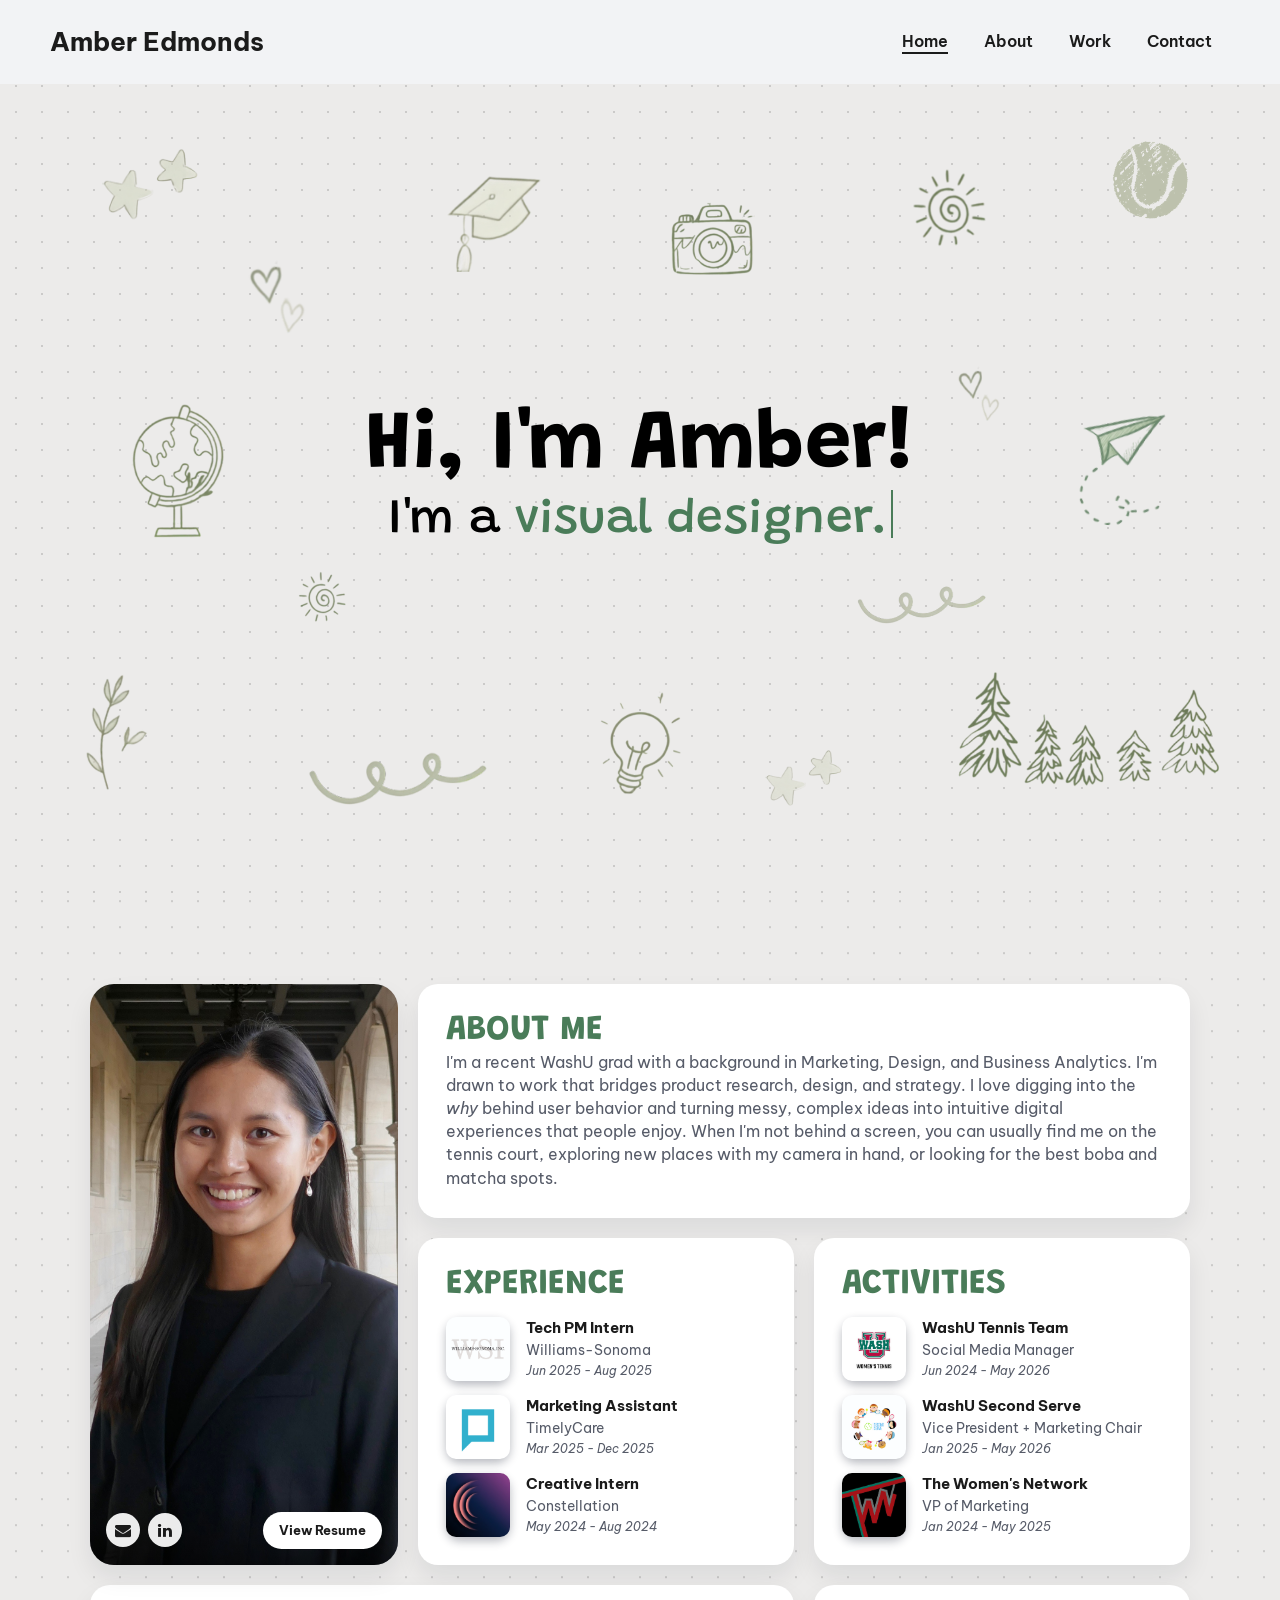
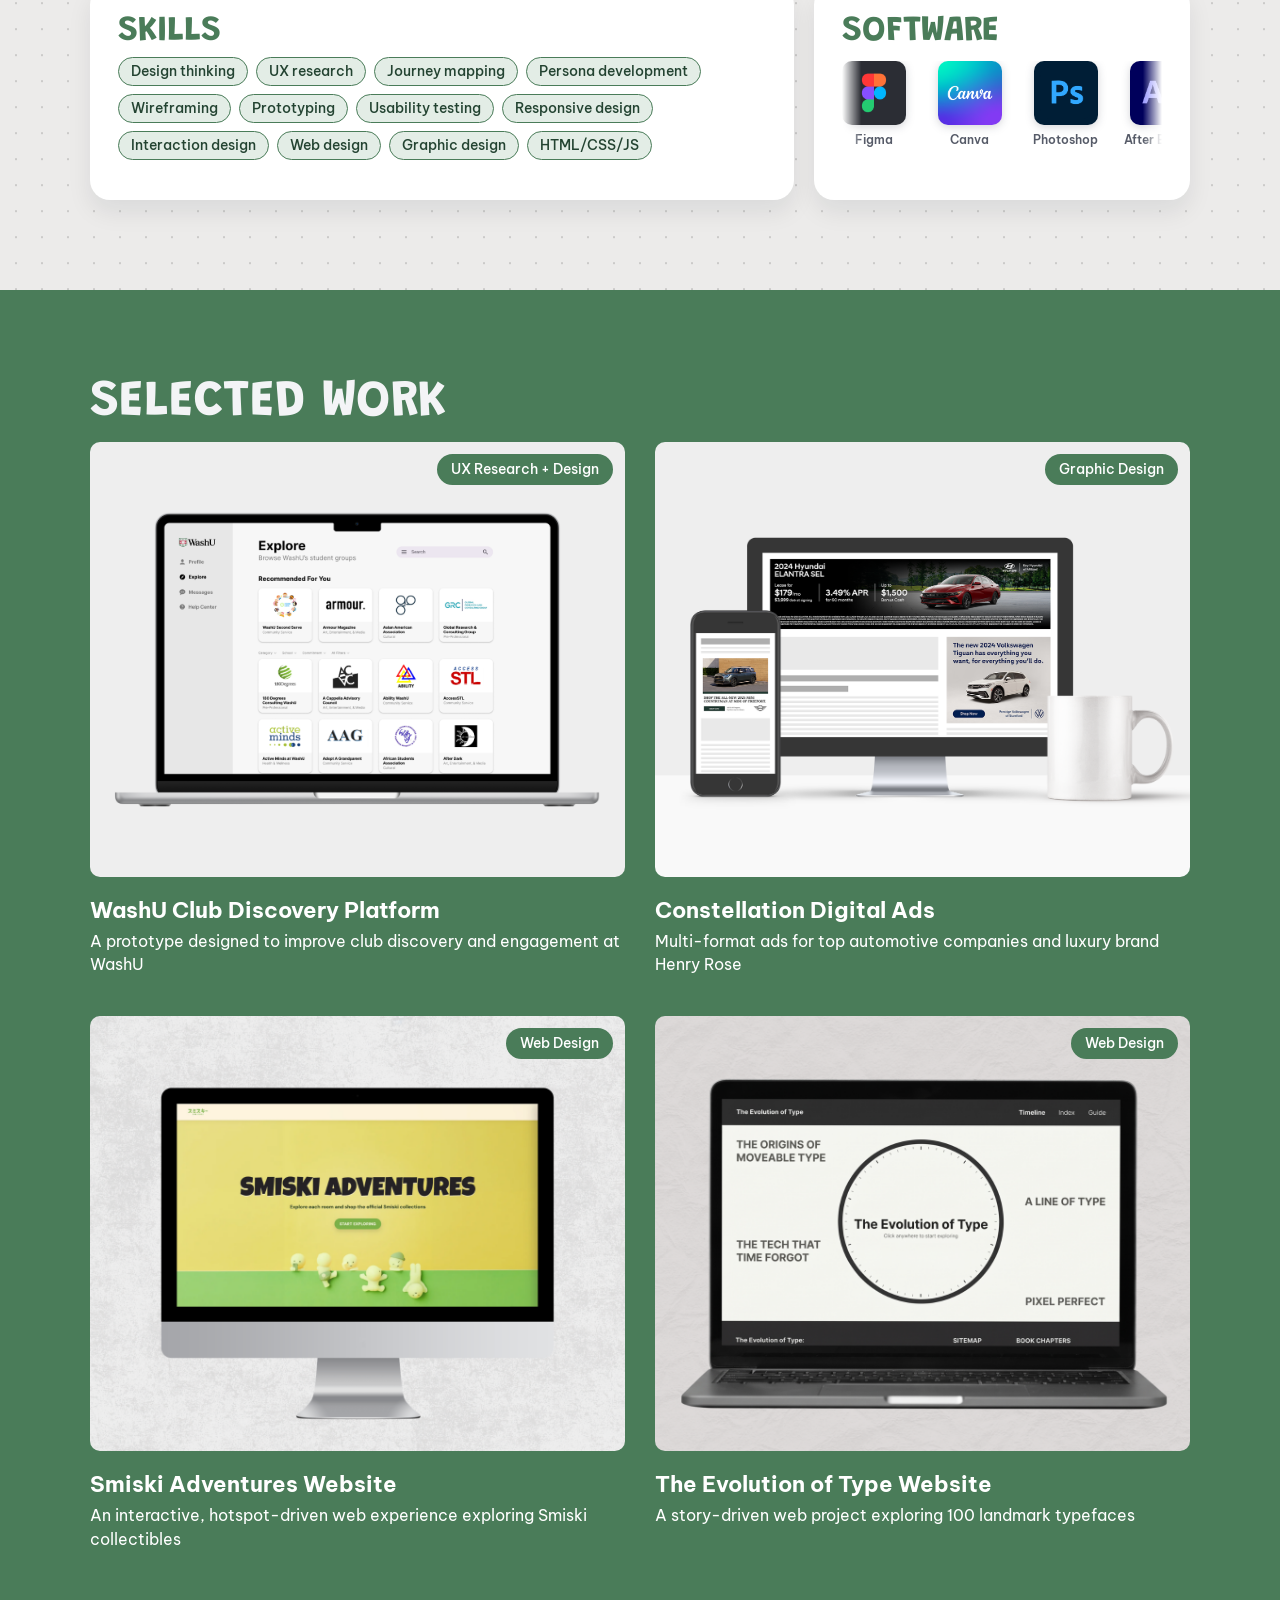
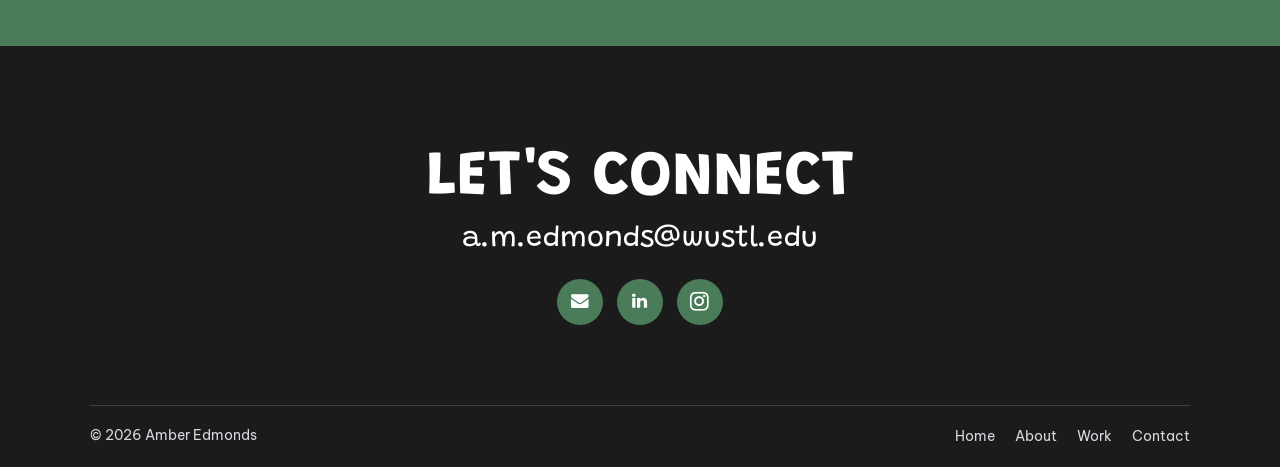
==== commit 2b104ead: "contact update" ====
--- a/index.html
+++ b/index.html
@@ -4,6 +4,7 @@
     <meta charset="UTF-8">
     <meta name="viewport" content="width=device-width, initial-scale=1.0">
     <title>Amber's Portfolio</title>
+    <link rel="icon" type="image/png" href="assets/favicon.png">
     <link rel="stylesheet" href="styles.css">
     <link rel="stylesheet" href="https://cdnjs.cloudflare.com/ajax/libs/font-awesome/4.7.0/css/font-awesome.min.css">
 
@@ -373,8 +374,7 @@
 
     <footer class="site-footer" id="contact">
         <div class="contents footer-contents">
-            <h2 class="footer-heading">Let's Work Together</h2>
-            <p class="footer-subheading">CONNECT WITH ME</p>
+            <h2 class="footer-heading">Let's Connect</h2>
             <span class="footer-email">a.m.edmonds@wustl.edu</span>
             <div class="footer-social">
                 <a class="footer-social-btn" href="mailto:a.m.edmonds@wustl.edu" aria-label="Email">
--- a/styles.css
+++ b/styles.css
@@ -1534,7 +1534,7 @@
 }
 
 .footer-heading {
-    margin-bottom: 18px;
+    margin-bottom: 6px;
     color: #ffffff;
     font-size: clamp(2.4rem, 6vw, 4rem);
     line-height: 1.05;
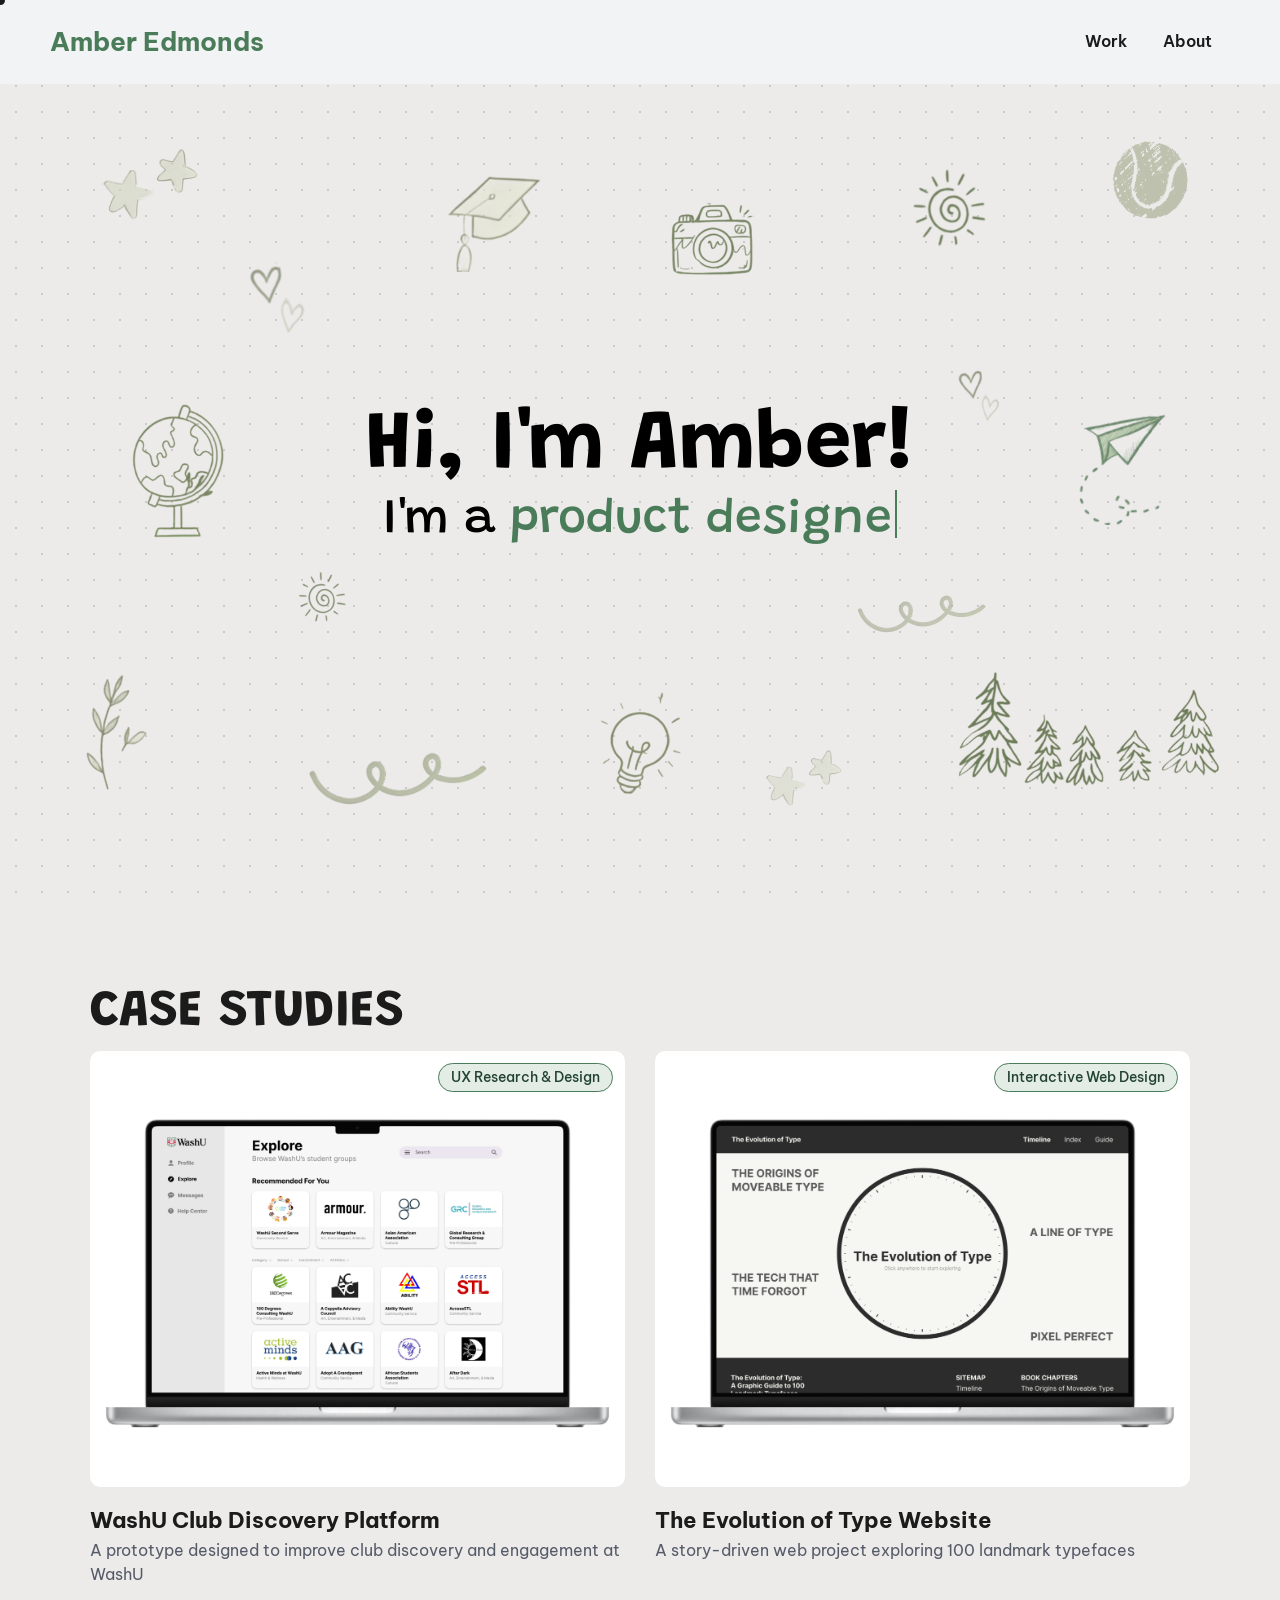
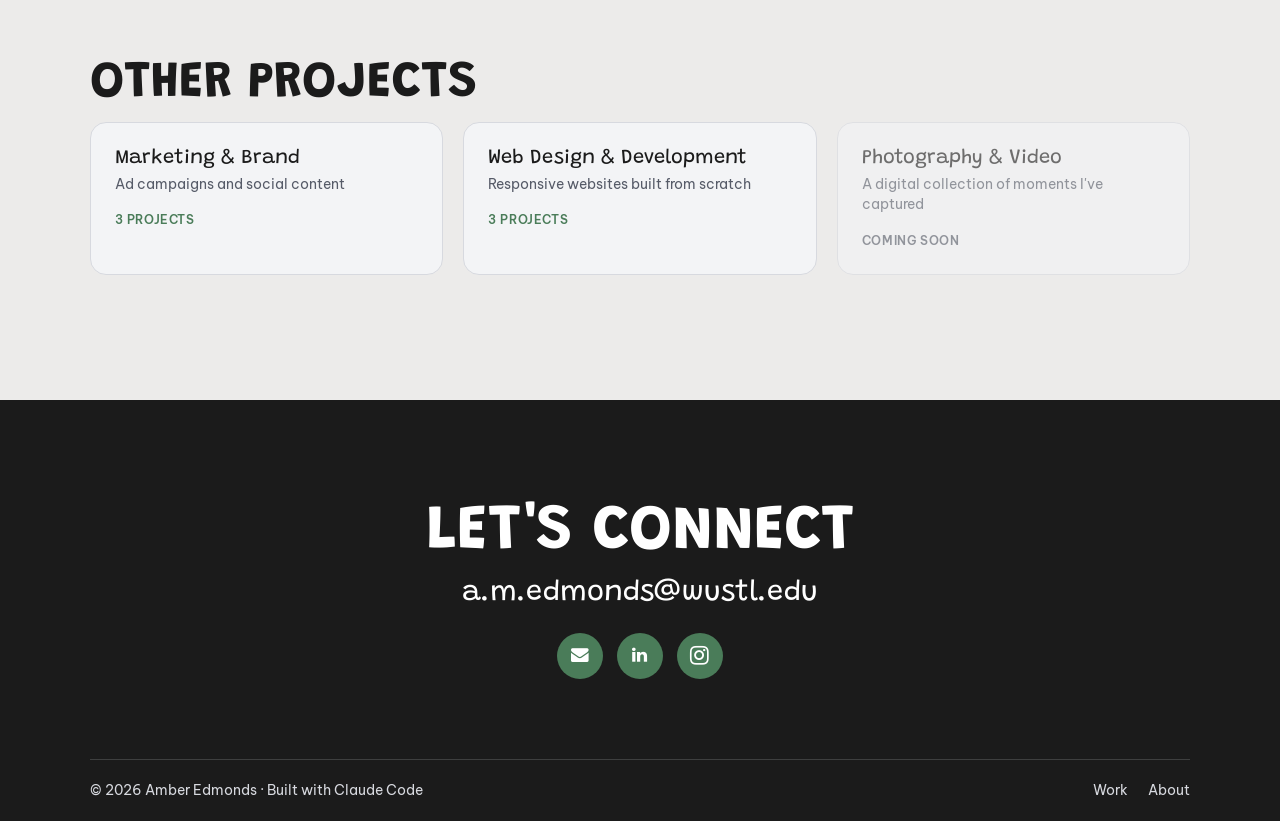
==== commit a551ccc8: "portfolio-update" ====
--- a/index.html
+++ b/index.html
@@ -3,7 +3,7 @@
 <head>
     <meta charset="UTF-8">
     <meta name="viewport" content="width=device-width, initial-scale=1.0">
-    <title>Amber's Portfolio</title>
+    <title>Amber Edmonds | Portfolio</title>
     <link rel="icon" type="image/png" href="assets/favicon.png">
     <link rel="stylesheet" href="styles.css">
     <link rel="stylesheet" href="https://cdnjs.cloudflare.com/ajax/libs/font-awesome/4.7.0/css/font-awesome.min.css">
@@ -28,10 +28,8 @@
                     <a class="top-nav-center" href="#home">Amber Edmonds</a>
                     <div class="top-nav-menu">
                         <nav class="top-nav-left">
-                        <a class="selected" href="#home">Home</a>
-                        <a href="#about">About</a>
-                        <a href="#work">Work</a>
-                        <a href="#contact">Contact</a>
+                    <a href="#work">Work</a>
+                    <a href="about.html">About</a>
                     </nav>
                     </div>
                     <button class="nav-toggle" type="button" aria-expanded="false" aria-label="Toggle navigation menu">
@@ -42,332 +40,154 @@
                 </div>
 
             <div class="hero-doodles" aria-hidden="true">
-                <img class="hero-doodle hero-doodle--stars-big" src="assets/doodle-1.png" alt="">
-                <img class="hero-doodle hero-doodle--squiggle-2" src="assets/doodle-5.png" alt="">
-                <img class="hero-doodle hero-doodle--leaf" src="assets/doodle-2.png" alt="">
-                <img class="hero-doodle hero-doodle--tennisball" src="assets/doodle-13.png" alt="">
-                <img class="hero-doodle hero-doodle--stars-3" src="assets/doodle-1.png" alt="">
-                <img class="hero-doodle hero-doodle--sun-big" src="assets/doodle-4.png" alt="">
-                <img class="hero-doodle hero-doodle--sun-small" src="assets/doodle-4.png" alt="">
-                <img class="hero-doodle hero-doodle--heart-3" src="assets/doodle-3.png" alt="">
-                <img class="hero-doodle hero-doodle--heart-4" src="assets/doodle-3.png" alt="">
-                <img class="hero-doodle hero-doodle--squiggle" src="assets/doodle-5.png" alt="">
-                <img class="hero-doodle hero-doodle--globe" src="assets/doodle-6.png" alt="">
-                <img class="hero-doodle hero-doodle--gradcap" src="assets/doodle-7.png" alt="">
-                <img class="hero-doodle hero-doodle--trees" src="assets/doodle-8.png" alt="">
-                <img class="hero-doodle hero-doodle--camera" src="assets/doodle-9.png" alt="">
-                <img class="hero-doodle hero-doodle--plane" src="assets/doodle-10.png" alt="">
-                <img class="hero-doodle hero-doodle--bulb" src="assets/doodle-12.png" alt="">
+                <img class="hero-doodle hero-doodle--stars-big" src="assets/doodles/doodle-1.png" alt="">
+                <img class="hero-doodle hero-doodle--squiggle-2" src="assets/doodles/doodle-5.png" alt="">
+                <img class="hero-doodle hero-doodle--leaf" src="assets/doodles/doodle-2.png" alt="">
+                <img class="hero-doodle hero-doodle--tennisball" src="assets/doodles/doodle-13.png" alt="">
+                <img class="hero-doodle hero-doodle--stars-3" src="assets/doodles/doodle-1.png" alt="">
+                <img class="hero-doodle hero-doodle--sun-big" src="assets/doodles/doodle-4.png" alt="">
+                <img class="hero-doodle hero-doodle--sun-small" src="assets/doodles/doodle-4.png" alt="">
+                <img class="hero-doodle hero-doodle--heart-3" src="assets/doodles/doodle-3.png" alt="">
+                <img class="hero-doodle hero-doodle--heart-4" src="assets/doodles/doodle-3.png" alt="">
+                <img class="hero-doodle hero-doodle--squiggle" src="assets/doodles/doodle-5.png" alt="">
+                <img class="hero-doodle hero-doodle--globe" src="assets/doodles/doodle-6.png" alt="">
+                <img class="hero-doodle hero-doodle--gradcap" src="assets/doodles/doodle-7.png" alt="">
+                <img class="hero-doodle hero-doodle--trees" src="assets/doodles/doodle-8.png" alt="">
+                <img class="hero-doodle hero-doodle--camera" src="assets/doodles/doodle-9.png" alt="">
+                <img class="hero-doodle hero-doodle--plane" src="assets/doodles/doodle-10.png" alt="">
+                <img class="hero-doodle hero-doodle--bulb" src="assets/doodles/doodle-12.png" alt="">
             </div>
 
             <div class="hero-contents">
                 <h1>Hi, I'm Amber!</h1>
-                <h2 class="hero-description">I'm a <span class="typewriter-word" aria-live="polite"></span></h2>
+                <h2 class="hero-description"><span class="typewriter-prefix">I'm a </span><span class="typewriter-word" aria-live="polite"></span></h2>
             </div>
         </section>
     </header>
 
     <main>
-        <section id="about" class="about-panel">
-            <div class="contents">
-                <div class="about-grid">
-                    <div class="about-grid-photo">
-                        <div class="profile-card">
-                            <img class="profile-photo" src="assets/headshot.png" alt="Professional headshot of Amber Edmonds">
-                            <div class="profile-overlay-bottom">
-                                <div class="profile-icons">
-                                    <a class="profile-icon-btn" href="mailto:a.m.edmonds@wustl.edu" aria-label="Email">
-                                        <i class="fa fa-envelope" aria-hidden="true"></i>
-                                    </a>
-                                    <a class="profile-icon-btn" href="https://www.linkedin.com/in/ambermedmonds/" target="_blank" rel="noopener noreferrer" aria-label="LinkedIn">
-                                        <i class="fa fa-linkedin" aria-hidden="true"></i>
-                                    </a>
-                                </div>
-                                <a class="profile-resume-btn" href="https://drive.google.com/file/d/1MUKmGTofoZCbTLwFQ5k2o2U6quHsXWsa/view?usp=sharing" target="_blank" rel="noopener noreferrer">
-                                    View Resume
-                                </a>
-                            </div>
-                        </div>
-                    </div>
-
-                    <div class="about-card about-grid-me">
-                        <h2 class="highlight-pink">About Me</h2>
-                        <p>I'm a recent WashU grad with a background in Marketing, Design, and Business Analytics. I'm drawn to work that bridges product research, design, and strategy. I love digging into the <em>why</em> behind user behavior and turning messy, complex ideas into intuitive digital experiences that people enjoy. When I'm not behind a screen, you can usually find me on the tennis court, exploring new places with my camera in hand, or looking for the best boba and matcha spots.</p>
-                    </div>
-
-                    <div class="about-card about-grid-experience">
-                        <h2 class="highlight-blue">Experience</h2>
-                        <div class="latest-roles">
-                            <div class="latest-role">
-                                <span class="role-logo-wrap role-logo-wrap--sm role-logo-wrap--white"><img src="assets/wsi.png" alt="Williams-Sonoma, Inc. logo"></span>
-                                <div class="latest-role-info">
-                                    <p class="latest-role-title">Tech PM Intern</p>
-                                    <p class="latest-role-company">Williams-Sonoma</p>
-                                    <p class="latest-role-dates">Jun 2025 - Aug 2025</p>
-                                </div>
-                            </div>
-                            <div class="latest-role">
-                                <span class="role-logo-wrap role-logo-wrap--sm"><img src="assets/timely-care.png" alt="TimelyCare logo"></span>
-                                <div class="latest-role-info">
-                                    <p class="latest-role-title">Marketing Assistant</p>
-                                    <p class="latest-role-company">TimelyCare</p>
-                                    <p class="latest-role-dates">Mar 2025 - Dec 2025</p>
-                                </div>
-                            </div>
-                            <div class="latest-role">
-                                <span class="role-logo-wrap role-logo-wrap--sm"><img src="assets/constellation.png" alt="Constellation logo"></span>
-                                <div class="latest-role-info">
-                                    <p class="latest-role-title">Creative Intern</p>
-                                    <p class="latest-role-company">Constellation</p>
-                                    <p class="latest-role-dates">May 2024 - Aug 2024</p>
-                                </div>
-                            </div>
-                        </div>
-                    </div>
-
-                    <div class="about-card about-grid-campus">
-                        <h2 class="highlight-green">Activities</h2>
-                        <div class="latest-roles">
-                            <div class="latest-role">
-                                <span class="role-logo-wrap role-logo-wrap--sm"><img src="assets/washu-wten.png" alt="WashU Women's Tennis Team logo"></span>
-                                <div class="latest-role-info">
-                                    <p class="latest-role-title">WashU Tennis Team</p>
-                                    <p class="latest-role-company">Social Media Manager</p>
-                                    <p class="latest-role-dates">Jun 2024 - May 2026</p>
-                                </div>
-                            </div>
-                            <div class="latest-role">
-                                <span class="role-logo-wrap role-logo-wrap--sm"><img src="assets/second-serve.png" alt="WashU Second Serve logo"></span>
-                                <div class="latest-role-info">
-                                    <p class="latest-role-title">WashU Second Serve</p>
-                                    <p class="latest-role-company">Vice President + Marketing Chair</p>
-                                    <p class="latest-role-dates">Jan 2025 - May 2026</p>
-                                </div>
-                            </div>
-                            <div class="latest-role">
-                                <span class="role-logo-wrap role-logo-wrap--sm"><img src="assets/twn.png" alt="The Women's Network logo"></span>
-                                <div class="latest-role-info">
-                                    <p class="latest-role-title">The Women's Network</p>
-                                    <p class="latest-role-company">VP of Marketing</p>
-                                    <p class="latest-role-dates">Jan 2024 - May 2025</p>
-                                </div>
-                            </div>
-                        </div>
-                    </div>
-
-                    <div class="about-card about-grid-skills">
-                        <h2 class="highlight-purple">Skills</h2>
-                        <div class="tag-list">
-                            <span class="tag tag--purple">Design thinking</span>
-                            <span class="tag tag--purple">UX research</span>
-                            <span class="tag tag--purple">Journey mapping</span>
-                            <span class="tag tag--purple">Persona development</span>
-                            <span class="tag tag--purple">Wireframing</span>
-                            <span class="tag tag--purple">Prototyping</span>
-                            <span class="tag tag--purple">Usability testing</span>
-                            <span class="tag tag--purple">Responsive design</span>
-                            <span class="tag tag--purple">Interaction design</span>
-                            <span class="tag tag--purple">Web design</span>
-                            <span class="tag tag--purple">Graphic design</span>
-                            <span class="tag tag--purple">HTML/CSS/JS</span>
-                        </div>
-                    </div>
-
-                    <div class="about-card about-grid-software">
-                        <h2 class="highlight-orange">Software</h2>
-                        <div class="logo-marquee">
-                            <div class="logo-track">
-                                <div class="logo-item">
-                                    <img src="assets/figma.png" alt="Figma">
-                                    <span>Figma</span>
-                                </div>
-                                <div class="logo-item">
-                                    <img src="assets/canva.png" alt="Canva">
-                                    <span>Canva</span>
-                                </div>
-                                <div class="logo-item">
-                                    <img src="assets/photoshop.png" alt="Photoshop">
-                                    <span>Photoshop</span>
-                                </div>
-                                <div class="logo-item">
-                                    <img src="assets/after-effects.png" alt="After Effects">
-                                    <span>After Effects</span>
-                                </div>
-                                <div class="logo-item">
-                                    <img src="assets/vs-code.png" alt="Visual Studio Code">
-                                    <span>VS Code</span>
-                                </div>
-                                <div class="logo-item">
-                                    <img src="assets/codex.png" alt="Codex">
-                                    <span>Codex</span>
-                                </div>
-                                <div class="logo-item">
-                                    <img src="assets/claude.png" alt="Claude Code">
-                                    <span>Claude Code</span>
-                                </div>
-                                <div class="logo-item">
-                                    <img src="assets/tableau.png" alt="Tableau">
-                                    <span>Tableau</span>
-                                </div>
-                                <div class="logo-item" aria-hidden="true">
-                                    <img src="assets/figma.png" alt="">
-                                    <span>Figma</span>
-                                </div>
-                                <div class="logo-item" aria-hidden="true">
-                                    <img src="assets/canva.png" alt="">
-                                    <span>Canva</span>
-                                </div>
-                                <div class="logo-item" aria-hidden="true">
-                                    <img src="assets/photoshop.png" alt="">
-                                    <span>Photoshop</span>
-                                </div>
-                                <div class="logo-item" aria-hidden="true">
-                                    <img src="assets/after-effects.png" alt="">
-                                    <span>After Effects</span>
-                                </div>
-                                <div class="logo-item" aria-hidden="true">
-                                    <img src="assets/vs-code.png" alt="">
-                                    <span>VS Code</span>
-                                </div>
-                                <div class="logo-item" aria-hidden="true">
-                                    <img src="assets/codex.png" alt="">
-                                    <span>Codex</span>
-                                </div>
-                                <div class="logo-item" aria-hidden="true">
-                                    <img src="assets/claude.png" alt="">
-                                    <span>Claude Code</span>
-                                </div>
-                                <div class="logo-item" aria-hidden="true">
-                                    <img src="assets/tableau.png" alt="">
-                                    <span>Tableau</span>
-                                </div>
-                            </div>
-                        </div>
-                    </div>
-                </div>
-            </div>
-        </section>
-
         <section id="work" class="home-projects">
             <div class="contents">
-                <h2 class="project-header">Selected Work</h2>
+                <h2 class="project-header">Case Studies</h2>
 
                 <div class="card-grid">
 
                     <article class="card" data-type="uxui">
                         <a class="card-link" href="club-discovery.html">
-                            <img class="card-img" src="assets/platform-cover.png" alt="Club Discovery platform interface displayed on a laptop screen">
-                            <div class="project-tags">
-                                <div class="tag">
-                                    UX Research + Design
-                                </div>
-                            </div>
-                            <h3 class="header">WashU Club Discovery Platform</h3>
-                            <p class="subheader">A prototype designed to improve club discovery and engagement at WashU</p>
+                            <img class="card-img" src="assets/thumbnails/platform-cover.jpg" alt="Club Discovery platform interface displayed on a laptop screen">
                         </a>
-                    </article>
-
-                    <article class="card" data-type="ads">
-                        <a class="card-link" href="constellation.html">
-                            <img class="card-img" src="assets/auto-cover.png" alt="Automotive digital advertisements displayed across mobile and desktop screens">
-                            <div class="project-tags">
-                                <div class="tag">
-                                    Graphic Design
-                                </div>
-                            </div>
-                            <h3 class="header">Constellation Digital Ads</h3>
-                            <p class="subheader">Multi-format ads for top automotive companies and luxury brand Henry Rose</p>
-                        </a>
-                    </article>
-
-                    <article class="card" data-type="web">
-                        <a class="card-link" href="smiski.html">
-                            <img class="card-img" src="assets/smiski-adventures.png" alt="Desktop mockup displaying the Smiski Adventures website landing page">
-                            <div class="project-tags">
-                                <div class="tag">
-                                    Web Design
-                                </div>
-                            </div>
-                            <h3 class="header">Smiski Adventures Website</h3>
-                            <p class="subheader">An interactive, hotspot-driven web experience exploring Smiski collectibles</p>
-                        </a>
+                        <div class="project-tags">
+                            <div class="tag tag--purple">
+                                UX Research & Design
+                            </div>
+                        </div>
+                        <h3 class="header">WashU Club Discovery Platform</h3>
+                        <p class="subheader">A prototype designed to improve club discovery and engagement at WashU</p>
                     </article>
 
                     <article class="card" data-type="web">
                         <a class="card-link" href="type.html">
-                            <img class="card-img" src="assets/type-cover.png" alt="">
-                            <div class="project-tags">
-                                <div class="tag">
-                                    Web Design
-                                </div>
-                            </div>
-                            <h3 class="header">The Evolution of Type Website</h3>
-                            <p class="subheader">A story-driven web project exploring 100 landmark typefaces</p>
+                            <img class="card-img" src="assets/thumbnails/type-cover.jpg" alt="The Evolution of Type website homepage">
                         </a>
+                        <div class="project-tags">
+                            <div class="tag tag--purple">
+                                Interactive Web Design
+                            </div>
+                        </div>
+                        <h3 class="header">The Evolution of Type Website</h3>
+                        <p class="subheader">A story-driven web project exploring 100 landmark typefaces</p>
                     </article>
 
                 </div>
 
-                <!--
-                <br><br>
-
-                <h2 class="project-header">Other Projects</h2>
-
-                <div class="card-grid">
-
-                    <article class="card" data-type="web">
-                        <a class="card-link" href="ramen-website.html">
-                            <img class="card-img" src="assets/ramen-cover.png" alt="Instant noodles website mockup featuring a hero section and educational content about the history of instant noodles">
-                            <div class="project-tags">
-                                <div class="tag">
-                                    Web
-                                </div>
-                            </div>
-                            <h3 class="header">Ramen Website</h3>
-                            <p class="subheader">A responsive website that tells the story of instant noodles</p>
-                        </a>
-                    </article>
-
-                    <article class="card" data-type="web">
-                        <a class="card-link" href="nudo-website.html">
-                            <img class="card-img" src="assets/nudo-house-cover.jpg" alt="">
-                            <div class="project-tags">
-                                <div class="tag">
-                                    Web
-                                </div>
-                            </div>
-                            <h3 class="header">Nudo House Website</h3>
-                            <p class="subheader">A website...</p>
-                        </a>
-                    </article>
-
-                    <article class="card" data-type="social">
-                        <a class="card-link" href="wten.html">
-                            <img class="card-img" src="assets/wten-cover.png" alt="WashU women's tennis social media graphic collection featuring match announcements, rankings, and player highlights">
-                            <div class="project-tags">
-                                <div class="tag">
-                                    Social
-                                </div>
-                            </div>
-                            <h3 class="header">WashU Women's Tennis Social Media</h3>
-                            <p class="subheader">Graphics highlighting gamedays, results, rankings, and spotlights</p>
-                        </a>
-                    </article>
-
-                    <article class="card" data-type="social">
-                        <a class="card-link" href="twn.html">
-                            <img class="card-img" src="assets/TWN-cover.png" alt="Collection of Instagram-style promotional posts for a university club featuring green and pink designs, highlighting events, applications, meetings, and a career panel">
-                            <div class="project-tags">
-                                <div class="tag">
-                                    Social
-                                </div>
-                            </div>
-                            <h3 class="header">The Women's Network Social Media</h3>
-                            <p class="subheader">Social content to promote events and recruit members</p>
-                        </a>
-                    </article>
+                <h2 id="archive" class="project-header project-header--playground">Other Projects</h2>
+
+                <div class="archive-categories">
+
+                    <button class="archive-category archive-category--marketing" type="button" data-category="marketing" aria-expanded="false" aria-controls="archive-panel-marketing">
+                        <span class="archive-category-title">Marketing & Brand</span>
+                        <span class="archive-category-desc">Ad campaigns and social content</span>
+                        <span class="archive-category-count">3 Projects</span>
+                    </button>
+
+                    <div class="archive-panel archive-panel--marketing" id="archive-panel-marketing" data-panel="marketing">
+                        <div class="archive-panel-inner">
+                            <div class="next-projects-grid">
+
+                                <a class="card-link next-project-card" href="wten.html">
+                                    <img class="next-project-img" src="assets/thumbnails/wten-cover.png" alt="WashU women's tennis social media graphic collection featuring match announcements, rankings, and player highlights">
+                                    <div class="next-project-body">
+                                        <h3 class="header">WashU Women's Tennis Instagram</h3>
+                                        <p class="next-project-desc">Social media graphics featuring gamedays, results, rankings, and more</p>
+                                    </div>
+                                </a>
+
+                                <a class="card-link next-project-card" href="constellation.html">
+                                    <img class="next-project-img" src="assets/thumbnails/auto-cover.png" alt="Automotive digital advertisements displayed across mobile and desktop screens">
+                                    <div class="next-project-body">
+                                        <h3 class="header">Constellation Digital Ads</h3>
+                                        <p class="next-project-desc">Multi-format ads for top automotive companies and luxury brand Henry Rose</p>
+                                    </div>
+                                </a>
+
+                                <a class="card-link next-project-card" href="wss.html">
+                                    <img class="next-project-img" src="assets/wss/posts.png" alt="Collection of posts for a university club featuring blue and green designs, highlighting tennis clinics, volunteer recruitment, and fundraisers">
+                                    <div class="next-project-body">
+                                        <h3 class="header">WashU Second Serve Instagram</h3>
+                                        <p class="next-project-desc">Outreach materials for recruitment, events, and community partnerships</p>
+                                    </div>
+                                </a>
+
+                            </div>
+                        </div>
+                    </div>
+
+                    <button class="archive-category archive-category--webdev" type="button" data-category="webdev" aria-expanded="false" aria-controls="archive-panel-webdev">
+                        <span class="archive-category-title">Web Design & Development</span>
+                        <span class="archive-category-desc">Responsive websites built from scratch</span>
+                        <span class="archive-category-count">3 Projects</span>
+                    </button>
+
+                    <div class="archive-panel archive-panel--webdev" id="archive-panel-webdev" data-panel="webdev">
+                        <div class="archive-panel-inner">
+                            <div class="next-projects-grid">
+
+                                <a class="card-link next-project-card" href="ramen-website.html">
+                                    <img class="next-project-img" src="assets/thumbnails/ramen-cover.jpg" alt="Instant noodles website mockup featuring a hero section and educational content about the history of instant noodles">
+                                    <div class="next-project-body">
+                                        <h3 class="header">Instant Ramen Website</h3>
+                                        <p class="next-project-desc">A responsive website that tells the global story and evolution of instant noodles</p>
+                                    </div>
+                                </a>
+
+                                <a class="card-link next-project-card" href="smiski.html">
+                                    <img class="next-project-img" src="assets/thumbnails/smiski-cover.png" alt="Smiski Adventures landing page on a desktop monitor mockup with green and yellow branding">
+                                    <div class="next-project-body">
+                                        <h3 class="header">Smiski Adventures Website</h3>
+                                        <p class="next-project-desc">An interactive, hotspot-driven web experience exploring Smiski collectibles</p>
+                                    </div>
+                                </a>
+
+                                <a class="card-link next-project-card" href="nudo-website.html">
+                                    <img class="next-project-img" src="assets/thumbnails/nudo-house-cover.jpg" alt="Nudo House restaurant website homepage mockup">
+                                    <div class="next-project-body">
+                                        <h3 class="header">Nudo House Website</h3>
+                                        <p class="next-project-desc">A modern website redesign and front-end build for a local restaurant</p>
+                                    </div>
+                                </a>
+
+                            </div>
+                        </div>
+                    </div>
+
+                    <div class="archive-category archive-category--empty">
+                        <span class="archive-category-title">Photography & Video</span>
+                        <span class="archive-category-desc">A digital collection of moments I've captured</span>
+                        <span class="archive-category-count">Coming Soon</span>
+                    </div>
+
                 </div>
-                -->
+
             </div>
         </section>
     </main>
@@ -389,12 +209,10 @@
             </div>
         </div>
         <div class="contents footer-bottom">
-            <p class="footer-copyright">&copy; 2026 Amber Edmonds</p>
+            <p class="footer-copyright">&copy; 2026 Amber Edmonds &middot; Built with Claude Code</p>
             <nav class="footer-nav" aria-label="Footer navigation">
-                <a href="#home">Home</a>
-                <a href="#about">About</a>
-                <a href="#work">Work</a>
-                <a href="#contact">Contact</a>
+            <a href="#work">Work</a>
+            <a href="about.html">About</a>
             </nav>
         </div>
     </footer>
--- a/styles.css
+++ b/styles.css
@@ -50,9 +50,12 @@
     scroll-margin-top: var(--nav-height);
 }
 
-#about,
+#archive {
+    scroll-margin-top: calc(var(--nav-height) - 50px);
+}
+
 #work {
-    scroll-margin-top: calc(var(--nav-height) - 85px);
+    scroll-margin-top: calc(var(--nav-height) - 130px);
 }
 
 .contents {
@@ -132,6 +135,11 @@
 h2,
 h3 {
     color: var(--color-text);
+}
+
+.project-case-study h3 {
+    font-family: "Grandstander", sans-serif;
+    font-weight: 500;
 }
 
 /*************** HERO SECTION (ALL PAGES) ***************/
@@ -240,7 +248,7 @@
 }
 
 .hero-doodle--squiggle-2 {
-    top: 65%;
+    top: 66%;
     right: 23%;
     width: 130px;
     opacity: 0.75;
@@ -496,22 +504,18 @@
     padding: 10px 18px;
     border: 0;
     border-radius: 0;
-    text-decoration-line: underline;
-    text-decoration-color: transparent;
-    text-decoration-thickness: 2px;
-    text-underline-offset: 5px;
+    text-decoration: none;
     font-weight: 600;
     color: var(--gray-dark);
-    transition: color 0.2s ease, text-decoration-color 0.2s ease;
+    transition: color 0.2s ease;
 }
 
 .top-nav-left a:hover {
-    color: var(--gray-dark);
-    text-decoration-color: currentColor;
+    color: var(--color-accent);
 }
 
 .top-nav-left a.selected {
-    text-decoration-color: currentColor;
+    color: var(--color-accent);
 }
 
 .top-nav-center {
@@ -522,6 +526,11 @@
     color: var(--gray-dark);
     white-space: nowrap;
     z-index: 2;
+    transition: color 0.2s ease;
+}
+
+.top-nav-center.selected {
+    color: var(--color-accent);
 }
 
 .nav-toggle {
@@ -666,7 +675,7 @@
 
 .home-projects {
     padding: 85px 0 85px;
-    background-color: var(--color-accent);
+    background-color: var(--color-page);
 }
 
 .home-projects .contents {
@@ -683,8 +692,144 @@
     font-size: clamp(2.2rem, 5vw, 3.2rem);
 }
 
-.home-projects .project-header {
-    color: var(--gray-light-1);
+
+.project-header--playground {
+    margin-top: 60px;
+    margin-bottom: 0;
+}
+
+/*************** ARCHIVE CATEGORIES ***************/
+
+.archive-categories {
+    margin-top: 10px;
+    display: grid;
+    grid-template-columns: repeat(3, 1fr);
+    grid-template-areas:
+        "cat-marketing cat-webdev cat-empty"
+        "panel-marketing panel-marketing panel-marketing"
+        "panel-webdev panel-webdev panel-webdev";
+    gap: 20px;
+}
+
+.archive-category--marketing {
+    grid-area: cat-marketing;
+}
+
+.archive-category--webdev {
+    grid-area: cat-webdev;
+}
+
+.archive-category--empty {
+    grid-area: cat-empty;
+}
+
+.archive-panel--marketing {
+    grid-area: panel-marketing;
+}
+
+.archive-panel--webdev {
+    grid-area: panel-webdev;
+}
+
+.archive-category {
+    display: flex;
+    flex-direction: column;
+    align-items: flex-start;
+    gap: 4px;
+    width: 100%;
+    margin: 0;
+    padding: 24px;
+    border: 1px solid var(--color-border);
+    border-radius: 16px;
+    background-color: var(--color-surface);
+    text-align: left;
+    font-family: inherit;
+    cursor: pointer;
+    transition: border-color 0.2s ease, background-color 0.2s ease, transform 0.2s ease, box-shadow 0.2s ease;
+}
+
+.archive-category-title {
+    font-family: "Grandstander", sans-serif;
+    font-size: 1.25rem;
+    color: var(--color-text);
+    line-height: 1.15;
+}
+
+.archive-category-desc {
+    color: var(--color-muted);
+    font-size: 0.9rem;
+    line-height: 1.4;
+}
+
+.archive-category-count {
+    margin-top: 14px;
+    font-size: 0.76rem;
+    font-weight: 600;
+    letter-spacing: 0.05em;
+    text-transform: uppercase;
+    color: var(--color-accent);
+}
+
+button.archive-category:hover {
+    transform: translateY(-3px);
+    box-shadow: var(--shadow-soft);
+}
+
+button.archive-category:hover .archive-category-title,
+button.archive-category:hover .archive-category-desc,
+button.archive-category:hover .archive-category-count {
+    color: white;
+}
+
+button.archive-category[aria-expanded="true"]:hover .archive-category-title,
+button.archive-category[aria-expanded="true"]:hover .archive-category-desc {
+    color: var(--color-text);
+}
+
+button.archive-category[aria-expanded="true"]:hover .archive-category-count {
+    color: var(--color-accent-dark);
+}
+
+.archive-category[aria-expanded="true"] {
+    border-color: var(--color-accent);
+    background-color: var(--color-accent-pale);
+}
+
+.archive-category[aria-expanded="true"] .archive-category-count {
+    color: var(--color-accent-dark);
+}
+
+.archive-category--empty {
+    cursor: default;
+    opacity: 0.6;
+}
+
+.archive-category--empty .archive-category-count {
+    color: var(--color-muted);
+}
+
+.archive-panel {
+    max-height: 0;
+    overflow: hidden;
+    opacity: 0;
+    transition: max-height 0.35s ease, opacity 0.3s ease;
+}
+
+.archive-panel.is-open {
+    opacity: 1;
+}
+
+@media screen and (max-width: 900px) {
+    .archive-categories {
+        grid-template-columns: 1fr;
+        grid-template-areas:
+            "cat-marketing"
+            "panel-marketing"
+            "cat-webdev"
+            "panel-webdev"
+            "cat-empty";
+        gap: 10px;
+    }
 }
 
 .card-grid {
@@ -750,15 +895,196 @@
     box-shadow: none;
 }
 
-.card:hover .card-img,
-.card:focus-within .card-img {
+.card-link:hover .card-img,
+.card-link:focus-within .card-img {
     scale: 1.005;
     box-shadow: 0 8px 18px rgba(0, 0, 0, 0.25);
+}
+
+.card-link {
+    cursor: pointer;
+}
+
+.card-cursor {
+    position: fixed;
+    top: 0;
+    left: 0;
+    width: max-content;
+    padding: 10px 18px;
+    border-radius: 999px;
+    background-color: var(--color-accent);
+    color: #ffffff;
+    display: flex;
+    align-items: center;
+    justify-content: center;
+    white-space: nowrap;
+    font-size: 0.85rem;
+    font-weight: 600;
+    pointer-events: none;
+    z-index: 9999;
+    opacity: 0;
+    scale: 0.4;
+    transition: opacity 0.25s ease, scale 0.25s ease;
+}
+
+.card-cursor.is-visible {
+    opacity: 1;
+    scale: 1;
+}
+
+@media (hover: none), (pointer: coarse) {
+    .card-link {
+        cursor: pointer;
+    }
+
+    .card-cursor {
+        display: none;
+    }
+}
+
+/*************** CUSTOM CURSOR ***************/
+
+body.custom-cursor-enabled,
+body.custom-cursor-enabled * {
+    cursor: none;
+}
+
+.cursor-dot {
+    position: fixed;
+    top: 0;
+    left: 0;
+    width: 9px;
+    height: 9px;
+    margin-left: -4.5px;
+    margin-top: -4.5px;
+    border-radius: 50%;
+    background-color: var(--gray-dark);
+    pointer-events: none;
+    z-index: 10001;
+}
+
+.cursor-trail-dot {
+    position: fixed;
+    top: 0;
+    left: 0;
+    width: 7px;
+    height: 7px;
+    margin-left: -3.5px;
+    margin-top: -3.5px;
+    border-radius: 50%;
+    background-color: var(--color-accent);
+    pointer-events: none;
+    z-index: 10000;
+    animation: cursor-trail-fade 0.7s ease-out forwards;
+}
+
+@keyframes cursor-trail-fade {
+    from {
+        opacity: 0.55;
+        transform: scale(1);
+    }
+    to {
+        opacity: 0;
+        transform: scale(0.2);
+    }
 }
 
 .card-grid a {
     text-decoration: none;
     color: inherit;
+}
+
+.next-projects {
+    padding-top: 0;
+}
+
+.next-projects-wrap {
+    max-width: 900px;
+    margin: 0 auto;
+    padding-top: 50px;
+    border-top: 1px solid var(--color-border);
+}
+
+@media screen and (max-width: 700px) {
+    .next-projects-wrap {
+        padding-left: 14px;
+        padding-right: 14px;
+    }
+}
+
+.next-projects .project-header {
+    margin-bottom: 30px;
+}
+
+.next-projects-grid {
+    display: grid;
+    grid-template-columns: repeat(2, 1fr);
+    gap: 28px;
+    margin-top: 10px;
+}
+
+.archive-panel .next-projects-grid {
+    grid-template-columns: repeat(3, 1fr);
+}
+
+.next-project-card {
+    display: block;
+    border-radius: 16px;
+    background-color: var(--color-surface);
+    color: inherit;
+    text-decoration: none;
+    cursor: pointer;
+    transition: transform 0.22s ease, box-shadow 0.22s ease;
+}
+
+.next-project-card:hover,
+.next-project-card:focus-visible {
+    transform: translateY(-4px);
+    box-shadow: 0 8px 18px rgba(0, 0, 0, 0.25);
+}
+
+.next-project-img {
+    width: 100%;
+    height: auto;
+    aspect-ratio: 4 / 3;
+    object-fit: cover;
+    object-position: center top;
+    display: block;
+    margin-bottom: 0;
+    border-radius: 16px 16px 0 0;
+}
+
+.next-project-body {
+    padding: 16px 18px 20px;
+}
+
+.next-project-card h3 {
+    margin-bottom: 6px;
+    font-size: 1.1rem;
+    font-family: "Be Vietnam Pro", sans-serif;
+    font-weight: 600;
+}
+
+.next-project-desc {
+    margin: 0;
+    color: var(--color-muted);
+    font-size: 0.92rem;
+    line-height: 1.45;
+}
+
+@media screen and (max-width: 900px) {
+    .next-projects-grid {
+        grid-template-columns: 1fr;
+        gap: 24px;
+    }
+
+    .archive-panel .next-projects-grid {
+        grid-template-columns: 1fr;
+    }
+
+    .next-project-img {
+        aspect-ratio: 16 / 10;
+    }
 }
 
 .project-tags {
@@ -799,12 +1125,6 @@
     white-space: nowrap;
 }
 
-.home-projects .card .tag {
-    border: 2px solid var(--color-accent);
-    background-color: var(--color-accent);
-    color: #ffffff;
-}
-
 .card .header {
     margin-bottom: 6px;
     font-size: 1.35rem;
@@ -812,13 +1132,6 @@
     text-transform: none;
 }
 
-.home-projects .card .header {
-    color: #ffffff;
-}
-
-.home-projects .card .subheader {
-    color: #ffffff;
-}
 
 @media screen and (max-width: 900px) {
     .home-projects .contents {
@@ -834,6 +1147,157 @@
     .home-projects .card .tag {
         padding: 3px 10px;
         font-size: 0.72rem;
+    }
+}
+
+.index-card {
+    display: flex;
+    flex-direction: column;
+}
+
+.index-row {
+    position: relative;
+    display: grid;
+    grid-template-columns: minmax(190px, 270px) 1fr auto;
+    align-items: center;
+    gap: 24px;
+    padding: 22px 14px 22px 0;
+    margin: 0;
+    color: inherit;
+    text-decoration: none;
+}
+
+.index-row-meta {
+    display: flex;
+    align-items: center;
+    gap: 16px;
+}
+
+.index-row::after {
+    content: '';
+    position: absolute;
+    left: 0;
+    right: 0;
+    bottom: 0;
+    height: 1px;
+    background-color: var(--color-border);
+}
+
+.index-row:last-child::after {
+    display: none;
+}
+
+.index-row-title {
+    display: flex;
+    flex-direction: column;
+    gap: 4px;
+}
+
+.index-row-title .header {
+    margin-bottom: 0;
+    font-size: 1.1rem;
+    line-height: 1.3;
+    color: var(--color-text);
+    opacity: 0.75;
+    transition: opacity 0.25s ease, color 0.25s ease;
+}
+
+.index-row-category {
+    color: var(--color-muted);
+    font-size: 0.82rem;
+    opacity: 0.75;
+    transition: opacity 0.25s ease, color 0.25s ease;
+}
+
+.index-row-description {
+    margin: 0;
+    color: var(--color-muted);
+    font-size: 0.95rem;
+    line-height: 1.4;
+    opacity: 0.75;
+    transition: opacity 0.25s ease, color 0.25s ease;
+}
+
+.index-row-tags {
+    display: flex;
+    justify-content: flex-end;
+}
+
+.index-row-tags .tag {
+    opacity: 0.75;
+    transition: opacity 0.25s ease, background-color 0.25s ease, border-color 0.25s ease, color 0.25s ease;
+}
+
+.index-row:hover .index-row-title .header,
+.index-row:hover .index-row-category,
+.index-row:hover .index-row-description,
+.index-row:focus-visible .index-row-title .header,
+.index-row:focus-visible .index-row-category,
+.index-row:focus-visible .index-row-description {
+    opacity: 1;
+    color: var(--color-accent);
+}
+
+.index-row:hover .index-row-tags .tag,
+.index-row:focus-visible .index-row-tags .tag {
+    opacity: 1;
+    background-color: var(--color-accent);
+    border-color: var(--color-accent);
+    color: #ffffff;
+}
+
+.index-row-arrow {
+    display: flex;
+    align-items: center;
+    justify-content: center;
+    width: 40px;
+    height: 40px;
+    border-radius: 50%;
+    background-color: var(--color-accent);
+    color: #ffffff;
+    opacity: 0.75;
+    transition: transform 0.2s ease, opacity 0.25s ease;
+}
+
+.index-row:hover .index-row-arrow,
+.index-row:focus-visible .index-row-arrow {
+    opacity: 1;
+    transform: rotate(-45deg);
+}
+
+@media screen and (max-width: 1024px) {
+    .index-row {
+        display: flex;
+        flex-direction: column;
+        align-items: flex-start;
+        gap: 6px;
+    }
+
+    .index-row-title,
+    .index-row-description,
+    .index-row-meta {
+        width: 100%;
+    }
+
+    .index-row-meta {
+        justify-content: space-between;
+    }
+
+    .index-row-title {
+        gap: 2px;
+    }
+}
+
+@media screen and (max-width: 700px) {
+    .index-row {
+        padding: 18px 14px 18px 0;
+    }
+}
+
+@media screen and (max-width: 680px) {
+    .index-row-meta {
+        justify-content: flex-start;
+        gap: 16px;
     }
 }
 
@@ -862,7 +1326,11 @@
 .project-case-study {
     min-height: 100vh;
     padding: calc(var(--nav-height) + 50px) 50px 50px;
-    background: var(--color-accent);
+    background: var(--color-page);
+}
+
+.project-case-study--light {
+    background: var(--color-page);
 }
 
 .project-case-wrap {
@@ -874,6 +1342,10 @@
     gap: 24px;
 }
 
+.project-case-wrap--wide-left {
+    grid-template-columns: minmax(340px, 85%) minmax(0, 15%);
+}
+
 .project-case-left,
 .project-case-right {
     border-radius: 10px;
@@ -895,17 +1367,53 @@
     line-height: 0.95;
 }
 
+.project-breadcrumb {
+    display: flex;
+    align-items: center;
+    gap: 6px;
+    margin-bottom: 40px;
+    color: var(--color-muted);
+    font-size: 0.9rem;
+}
+
+.project-breadcrumb a {
+    display: flex;
+    align-items: center;
+    gap: 4px;
+    color: var(--color-muted);
+    text-decoration: none;
+    transition: color 0.2s ease;
+}
+
+.project-breadcrumb a:hover {
+    color: var(--color-accent);
+}
+
+.project-breadcrumb-current {
+    color: var(--color-text);
+    font-weight: 600;
+}
+
 .project-case-kicker {
-    margin-bottom: 14px;
-    color: var(--color-muted);
+    display: inline-block;
+    margin-bottom: 20px;
+    padding: 0;
+    border: 0;
+    border-radius: 0;
+    background-color: transparent;
+    color: var(--color-muted);
+    font-size: 0.85rem;
+    font-weight: 600;
     letter-spacing: 0.08em;
-    font-size: 0.8rem;
     text-transform: uppercase;
-    font-weight: 700;
+}
+
+.project-visual-card + .project-case-kicker {
+    margin-top: 48px;
 }
 
 .project-case-intro {
-    margin-bottom: 14px;
+    margin-bottom: 16px;
     color: var(--color-muted);
     font-size: 1.1rem;
     line-height: 1.45;
@@ -918,16 +1426,79 @@
     gap: 16px;
 }
 
+.project-meta-grid--stacked {
+    margin: 0;
+    grid-template-columns: 1fr;
+    gap: 20px;
+}
+
+.project-overview {
+    display: grid;
+    grid-template-columns: 1.7fr 1fr;
+    align-items: start;
+    gap: 120px;
+    margin-top: 50px;
+}
+
+.project-overview-side {
+    display: flex;
+    flex-direction: column;
+    align-items: flex-start;
+    gap: 20px;
+    justify-self: end;
+    width: fit-content;
+}
+
+.project-overview-side .project-skills {
+    margin-top: 8px;
+}
+
+@media screen and (min-width: 901px) {
+    .project-case-wrap--wide-left .project-overview {
+        grid-template-columns: 80fr 20fr;
+    }
+}
+
+@media screen and (max-width: 900px) {
+    .project-overview {
+        grid-template-columns: 1fr;
+        gap: 28px;
+    }
+
+    .project-overview-side {
+        padding-left: 0;
+        border-left: 0;
+        border-top: 1px solid var(--color-border);
+        padding-top: 24px;
+        justify-self: stretch;
+        width: auto;
+    }
+}
+
 .project-meta-grid h3 {
     margin-bottom: 6px;
     color: var(--color-text);
     font-size: 1rem;
+    font-family: "Be Vietnam Pro", sans-serif;
+    font-weight: 600;
 }
 
 .project-meta-grid p {
     margin-bottom: 0;
     color: var(--color-muted);
     font-size: 0.98rem;
+}
+
+.project-skills h3 {
+    margin-bottom: 10px;
+    color: var(--color-text);
+    font-size: 1rem;
+    font-family: "Be Vietnam Pro", sans-serif;
+    font-weight: 600;
+}
+
+.project-skills .tag-list {
+    margin: 0;
 }
 
 .project-accordion-group {
@@ -984,6 +1555,12 @@
 
 .project-accordion-content li {
     color: var(--color-muted);
+}
+
+.project-cta-group {
+    display: flex;
+    flex-wrap: wrap;
+    gap: 14px;
 }
 
 .project-prototype-link {
@@ -995,11 +1572,13 @@
     font-weight: 600;
     color: var(--color-accent);
     background-color: transparent;
-}
-
-.project-prototype-link:hover {
-    color: var(--gray-light-1);
-    background-color: var(--color-accent);
+    transition: background-color 0.2s ease, border-color 0.2s ease, color 0.2s ease;
+}
+
+.project-prototype-link--primary {
+    border-color: #ffffff;
+    background-color: #ffffff;
+    color: var(--color-accent);
 }
 
 .project-case-right {
@@ -1044,6 +1623,57 @@
     transform: translateY(-6px);
 }
 
+.back-to-top {
+    position: fixed;
+    right: 28px;
+    bottom: -14px;
+    width: 52px;
+    height: 52px;
+    display: flex;
+    align-items: center;
+    justify-content: center;
+    border: none;
+    border-radius: 12px;
+    background-color: var(--gray-dark);
+    color: #ffffff;
+    cursor: pointer;
+    opacity: 0;
+    visibility: hidden;
+    transform: translateY(8px);
+    transition: opacity 0.25s ease, transform 0.25s ease, visibility 0.25s, background-color 0.2s ease, color 0.2s ease;
+    box-shadow: var(--shadow-soft);
+    z-index: 500;
+}
+
+.back-to-top.is-visible {
+    opacity: 1;
+    visibility: visible;
+    transform: translateY(0);
+}
+
+.back-to-top:hover {
+    background-color: var(--color-accent);
+}
+
+.back-to-top.over-footer {
+    background-color: #ffffff;
+    color: var(--gray-dark);
+}
+
+.back-to-top.over-footer:hover {
+    background-color: var(--color-accent);
+    color: #ffffff;
+}
+
+@media screen and (max-width: 700px) {
+    .back-to-top {
+        right: 16px;
+        bottom: 16px;
+        width: 44px;
+        height: 44px;
+    }
+}
+
 .project-visual-card {
     margin: 0;
     padding: 0;
@@ -1070,13 +1700,41 @@
     border-radius: 10px;
 }
 
+.recenter-everything-ad {
+    overflow: hidden;
+    border-radius: 10px;
+}
+
+.recenter-everything-ad video {
+    width: 104.5%;
+    margin-left: -4.5%;
+}
+
 .crop-bottom-30 {
     overflow: hidden;
     border-radius: 10px;
 }
 
-.crop-bottom-30 img {
+.crop-bottom-30 img,
+.crop-bottom-30 video {
     margin-bottom: -30px;
+}
+
+.project-visual-card--framed .crop-bottom-30 {
+    border-radius: 0 0 10px 10px;
+}
+
+.crop-bottom-2 {
+    overflow: hidden;
+    border-radius: 10px;
+}
+
+.crop-bottom-2 video {
+    margin-bottom: -2px;
+}
+
+.project-visual-card--framed .crop-bottom-2 {
+    border-radius: 0 0 10px 10px;
 }
 
 .crop-top-bottom-30 {
@@ -1084,8 +1742,27 @@
     border-radius: 10px;
 }
 
-.crop-top-bottom-30 img {
+.crop-top-bottom-30 img,
+.crop-top-bottom-30 video {
     margin: -30px 0;
+}
+
+.project-visual-card--framed .crop-top-bottom-30 {
+    border-radius: 0 0 10px 10px;
+}
+
+.crop-top-bottom-5 {
+    overflow: hidden;
+    border-radius: 10px;
+}
+
+.crop-top-bottom-5 img,
+.crop-top-bottom-5 video {
+    margin: -5px 0;
+}
+
+.project-visual-card--framed .crop-top-bottom-5 {
+    border-radius: 0 0 10px 10px;
 }
 
 .project-visual-card figcaption {
@@ -1095,6 +1772,10 @@
     letter-spacing: 0.03em;
 }
 
+.project-case-study--light .project-visual-card figcaption {
+    color: var(--color-muted);
+}
+
 @media screen and (max-width: 1200px) {
     .project-case-study {
         padding: calc(var(--nav-height) + 16px) 14px 14px;
@@ -1115,6 +1796,10 @@
         padding: 28px 20px;
     }
 
+    .project-breadcrumb > span {
+        display: none;
+    }
+
     .project-case-left h1 {
         font-size: clamp(2rem, 11vw, 2.8rem);
     }
@@ -1147,13 +1832,552 @@
     }
 }
 
+.project-case-wrap--stacked {
+    max-width: 900px;
+    height: auto;
+    grid-template-columns: 1fr;
+}
+
+.project-case-wrap--stacked .project-case-left,
+.project-case-wrap--stacked .project-case-right {
+    height: auto;
+    overflow: visible;
+}
+
+.project-case-wrap--stacked .project-case-left {
+    padding: 0;
+    background-color: transparent;
+    box-shadow: none;
+}
+
+.project-case-wrap--stacked .project-case-left h1 {
+    color: #ffffff;
+}
+
+.project-case-wrap--stacked .project-case-intro,
+.project-case-wrap--stacked .project-meta-grid p,
+.project-case-wrap--stacked .project-accordion-content p,
+.project-case-wrap--stacked .project-accordion-content li,
+.project-case-wrap--stacked .project-breadcrumb,
+.project-case-wrap--stacked .project-breadcrumb a {
+    color: var(--gray-light-2);
+}
+
+.project-case-wrap--stacked .project-breadcrumb a:hover {
+    color: #ffffff;
+}
+
+.project-case-wrap--stacked .project-case-kicker {
+    border-color: #ffffff;
+    background-color: rgba(255, 255, 255, 0.12);
+    color: #ffffff;
+}
+
+.project-case-wrap--stacked .project-breadcrumb-current {
+    color: #ffffff;
+}
+
+.project-case-wrap--stacked .project-meta-grid h3,
+.project-case-wrap--stacked .project-accordion summary,
+.project-case-wrap--stacked .project-accordion summary::after {
+    color: #ffffff;
+}
+
+.project-case-wrap--stacked .project-accordion-group,
+.project-case-wrap--stacked .project-accordion {
+    border-color: rgba(255, 255, 255, 0.35);
+}
+
+.project-case-wrap--stacked .project-accordion-content a {
+    color: #ffffff;
+}
+
+.project-case-wrap--stacked .project-prototype-link {
+    border-color: #ffffff;
+    color: #ffffff;
+}
+
+.project-case-wrap--stacked .project-prototype-link--primary {
+    background-color: #ffffff;
+    color: var(--color-accent);
+}
+
+.project-case-study--light .project-case-left h1 {
+    color: var(--color-accent);
+}
+
+.project-case-study--light .project-case-intro,
+.project-case-study--light .project-meta-grid p,
+.project-case-study--light .project-accordion-content p,
+.project-case-study--light .project-accordion-content li,
+.project-case-study--light .project-breadcrumb,
+.project-case-study--light .project-breadcrumb a {
+    color: var(--color-muted);
+}
+
+.project-case-study--light .project-breadcrumb a:hover {
+    color: var(--color-accent);
+}
+
+.project-case-study--light .project-case-kicker {
+    color: var(--color-muted);
+}
+
+.project-case-study--light .project-breadcrumb-current {
+    color: var(--color-text);
+}
+
+.project-case-study--light .project-meta-grid h3,
+.project-case-study--light .project-accordion summary,
+.project-case-study--light .project-accordion summary::after {
+    color: var(--color-text);
+}
+
+.project-case-study--light .project-accordion-group,
+.project-case-study--light .project-accordion {
+    border-color: var(--color-border);
+}
+
+.project-case-study--light .project-accordion-content a {
+    color: var(--color-accent);
+}
+
+.project-case-study--light .project-prototype-link {
+    border-color: var(--color-accent);
+    color: var(--color-accent);
+}
+
+.project-case-study--light .project-prototype-link--primary {
+    background-color: var(--color-accent);
+    color: #ffffff;
+}
+
+.project-prototype-link:hover {
+    border-color: var(--color-accent-mid-dark);
+    color: var(--color-accent-mid-dark);
+}
+
+.project-prototype-link--primary:hover {
+    background-color: var(--color-accent-mid-dark);
+    color: #ffffff;
+}
+
+.project-case-wrap--stacked .project-case-right {
+    min-height: 0;
+    margin-top: 30px;
+}
+
+/*************** PROJECT CASE STUDY - TOC LAYOUT ***************/
+
+.project-case-wrap--with-toc {
+    position: relative;
+    display: block;
+    max-width: none;
+}
+
+.project-case-wrap--with-toc h2[id] {
+    scroll-margin-top: calc(var(--nav-height) - 40px);
+}
+
+.project-main {
+    max-width: 900px;
+    margin: 0 auto;
+    min-width: 0;
+    display: flex;
+    flex-direction: column;
+    gap: 50px;
+}
+
+.project-toc-rail {
+    position: absolute;
+    top: 0;
+    left: 0;
+    width: 180px;
+    height: 100%;
+    display: none;
+}
+
+.project-toc {
+    position: sticky;
+    top: calc(var(--nav-height) + 40px);
+    display: flex;
+    flex-direction: column;
+    gap: 2px;
+}
+
+@media screen and (min-width: 1450px) {
+    .project-toc-rail {
+        display: block;
+    }
+}
+
+.project-toc-label {
+    margin-bottom: 12px;
+    color: var(--color-muted);
+    font-size: 0.72rem;
+    font-weight: 700;
+    letter-spacing: 0.08em;
+    text-transform: uppercase;
+}
+
+.project-toc a {
+    padding: 7px 0 7px 14px;
+    border-left: 2px solid var(--color-border);
+    color: var(--color-muted);
+    font-size: 0.92rem;
+    text-decoration: none;
+    transition: color 0.2s ease, border-color 0.2s ease;
+}
+
+.project-toc a:hover {
+    color: var(--color-accent);
+}
+
+.project-toc a.selected {
+    border-left-color: var(--color-accent);
+    color: var(--color-accent);
+    font-weight: 600;
+}
+
+.project-content {
+    min-width: 0;
+    display: flex;
+    flex-direction: column;
+    gap: 10px;
+}
+
+.project-content p {
+    margin-bottom: 0;
+    font-size: 1.1em;
+}
+
+.project-content h2 {
+    margin-top: 40px;
+    margin-bottom: -14px;
+}
+
+.project-content h2:first-child {
+    margin-top: 0;
+}
+
+.project-content > *:has(+ h2),
+.project-content > *:last-child {
+    margin-bottom: 30px;
+}
+
+.project-content hr.project-divider {
+    margin-top: 40px;
+    margin-bottom: 6px;
+}
+
+.project-content h3 {
+    margin-top: 10px;
+    color: var(--color-text);
+    font-size: 1.55rem;
+    line-height: 1.3;
+}
+
+.project-content h3 em {
+    color: var(--color-accent);
+    font-style: italic;
+}
+
+.project-content figure {
+    margin-top: 20px;
+    margin-bottom: 20px;
+}
+
+.project-content figure.project-visual-card--tight-bottom {
+    margin-bottom: 0;
+}
+
+.project-divider {
+    width: 100%;
+    margin: 6px 0;
+    border: 0;
+    border-top: 1px solid var(--color-border);
+}
+
+.project-content p:has(+ ul.project-list) {
+    margin-bottom: -10px;
+}
+
+.project-list {
+    display: flex;
+    flex-direction: column;
+}
+
+.project-list li {
+    position: relative;
+    padding-left: 18px;
+    font-size: 1.1em;
+}
+
+.project-list li::before {
+    content: "";
+    position: absolute;
+    left: 0;
+    top: 0.55em;
+    width: 6px;
+    height: 6px;
+    border-radius: 50%;
+    background-color: var(--color-muted);
+}
+
+.project-visual-card--framed {
+    position: relative;
+}
+
+.project-visual-card--framed::before {
+    content: "";
+    display: block;
+    height: 30px;
+    border-radius: 10px 10px 0 0;
+    background-color: var(--gray-dark);
+}
+
+.project-visual-card--framed::after {
+    content: "";
+    position: absolute;
+    top: 11px;
+    left: 16px;
+    width: 8px;
+    height: 8px;
+    border-radius: 50%;
+    background-color: #ff5f57;
+    box-shadow:
+        18px 0 0 0 #febc2e,
+        36px 0 0 0 #28c840;
+}
+
+.project-visual-card--framed img,
+.project-visual-card--framed video {
+    display: block;
+    border-top: 0;
+    border-radius: 0 0 10px 10px;
+}
+
+.project-visual-card--framed img {
+    box-shadow: var(--shadow-soft);
+}
+
+.takeaway-grid {
+    display: grid;
+    grid-template-columns: repeat(2, minmax(0, 1fr));
+    gap: 16px;
+    margin-bottom: 10px;
+}
+
+.takeaway-card {
+    padding: 20px;
+    border-radius: 10px;
+    background-color: #ffffff;
+}
+
+.takeaway-card h4 {
+    margin-bottom: 8px;
+    color: var(--color-accent);
+    font-family: "Grandstander", sans-serif;
+    font-size: 1.15rem;
+    line-height: 1.2;
+}
+
+.takeaway-card p {
+    margin: 0;
+    color: var(--color-muted);
+    font-size: 0.92rem;
+}
+
+@media screen and (max-width: 700px) {
+    .takeaway-grid {
+        grid-template-columns: 1fr;
+    }
+}
+
+.testing-grid {
+    display: grid;
+    grid-template-columns: repeat(3, minmax(0, 1fr));
+    gap: 16px;
+    margin-top: 10px;
+}
+
+.testing-card {
+    position: relative;
+    padding: 24px 20px;
+    border-radius: 14px;
+    background-color: #ffffff;
+    border: 1px solid var(--color-border);
+}
+
+.testing-stat-time {
+    display: block;
+    font-family: "Grandstander", sans-serif;
+    font-weight: 500;
+    font-size: 2.1rem;
+    line-height: 1;
+    color: var(--color-accent);
+    margin-bottom: 14px;
+}
+
+.testing-stat-rating {
+    position: absolute;
+    top: 21px;
+    right: 20px;
+    display: inline-flex;
+    align-items: center;
+    gap: 3px;
+    padding: 4px 10px;
+    border-radius: 999px;
+    background-color: var(--color-accent-pale);
+    color: var(--color-accent-dark);
+    font-size: 0.92rem;
+    font-weight: 700;
+}
+
+.testing-stat-star {
+    color: var(--color-accent-dark);
+    font-size: 0.85em;
+}
+
+.testing-stat-rating-max {
+    color: var(--color-muted);
+    font-weight: 500;
+}
+
+.testing-card h4 {
+    margin-bottom: 8px;
+    color: var(--color-text);
+    font-weight: 700;
+    font-size: 0.98rem;
+    line-height: 1.3;
+}
+
+.testing-card p {
+    margin: 0;
+    color: var(--color-muted);
+    font-size: 0.9rem;
+    line-height: 1.5;
+}
+
+@media screen and (max-width: 900px) {
+    .testing-grid {
+        grid-template-columns: 1fr;
+    }
+}
+
+.persona-journey-grid {
+    display: grid;
+    grid-template-columns: repeat(2, minmax(0, 1fr));
+    gap: 20px;
+    margin: 20px 0;
+}
+
+.persona-journey-grid figure {
+    margin: 0;
+}
+
+@media screen and (max-width: 700px) {
+    .persona-journey-grid {
+        grid-template-columns: 1fr;
+    }
+}
+
+.process-table-wrap {
+    margin: 4px 0 10px;
+    overflow-x: auto;
+}
+
+.process-table {
+    width: 100%;
+    min-width: 560px;
+    border-collapse: collapse;
+}
+
+.process-table th {
+    padding: 0 16px 10px 0;
+    border-bottom: 1px solid var(--color-border);
+    color: var(--color-muted);
+    font-size: 0.76rem;
+    font-weight: 700;
+    letter-spacing: 0.06em;
+    text-transform: uppercase;
+    text-align: left;
+    white-space: nowrap;
+}
+
+.process-table td {
+    padding: 16px 16px 16px 0;
+    border-bottom: 1px solid var(--color-border);
+    color: var(--color-text);
+    font-size: 0.95rem;
+    vertical-align: top;
+}
+
+.process-table tbody tr:last-child td {
+    padding-bottom: 0;
+    border-bottom: none;
+}
+
+.process-table-num {
+    margin-right: 6px;
+    font-weight: 700;
+}
+
+.process-table td:first-child {
+    color: var(--color-muted);
+    font-weight: 700;
+    white-space: nowrap;
+}
+
+.process-table td:nth-child(2),
+.process-table td:nth-child(3) {
+    color: var(--color-muted);
+}
+
+.process-table td a {
+    color: var(--color-text);
+    font-weight: 600;
+    text-decoration: none;
+    white-space: nowrap;
+}
+
+.process-table td a:hover {
+    color: var(--color-accent);
+}
+
+.solution-feature {
+    padding-left: 16px;
+    border-left: 3px solid var(--color-accent);
+    margin-top: 10px;
+}
+
+.solution-feature-eyebrow {
+    margin-bottom: 4px;
+    color: var(--color-accent);
+    font-size: 0.8rem;
+    font-weight: 700;
+    letter-spacing: 0.06em;
+    text-transform: uppercase;
+}
+
+.solution-feature-body {
+    margin: 0;
+    font-size: 1.05rem;
+}
+
+.project-content > .solution-feature--flush:last-child,
+.project-content > .project-content-flush:last-child {
+    margin-bottom: 0;
+}
+
+
 /*************** ABOUT ME ***************/
 
 #about {
     min-height: 100vh;
     display: flex;
     align-items: center;
-    padding: var(--nav-height) 0 90px;
+    padding: calc(var(--nav-height) + 90px) 0 90px;
 }
 
 .about-panel {
@@ -1173,16 +2397,6 @@
     background-color: var(--color-page);
 }
 
-#about::before {
-    content: "";
-    position: absolute;
-    inset: 0;
-    background-image: radial-gradient(rgba(0, 0, 0, 0.14) 1.5px, transparent 1.5px);
-    background-size: 26px 26px;
-    background-position: center center;
-    pointer-events: none;
-    z-index: 0;
-}
 
 #about .contents {
     position: relative;
@@ -1278,6 +2492,11 @@
     flex-shrink: 0;
     border-radius: 18px;
     box-shadow: 0 4px 10px rgba(15, 23, 42, 0.3);
+    transition: transform 0.2s ease;
+}
+
+.role-logo-wrap:hover {
+    transform: scale(1.05);
 }
 
 .role-logo-wrap img {
@@ -1473,7 +2692,7 @@
 }
 
 .profile-icon-btn:hover {
-    background-color: var(--gray-light-1);
+    background-color: var(--gray-light-2);
     color: var(--color-text);
 }
 
@@ -1488,12 +2707,11 @@
     font-weight: 700;
     text-decoration: none;
     white-space: nowrap;
-    transition: background-color 0.2s ease, color 0.2s ease;
+    transition: background-color 0.2s ease;
 }
 
 .profile-resume-btn:hover {
-    background-color: var(--gray-light-1);
-    color: var(--color-text);
+    background-color: var(--gray-light-2);
 }
 
 @media screen and (max-width: 900px) {
@@ -1607,21 +2825,19 @@
 
 .footer-nav a {
     color: var(--gray-light-2);
-    text-decoration-line: underline;
-    text-decoration-color: transparent;
-    text-decoration-thickness: 2px;
-    text-underline-offset: 5px;
+    text-decoration: none;
     font-size: 0.9rem;
-    transition: text-decoration-color 0.2s ease;
+    transition: color 0.2s ease;
 }
 
 .footer-nav a:hover {
-    text-decoration-color: currentColor;
+    color: var(--color-accent);
 }
 
 @media screen and (max-width: 700px) {
     .footer-bottom {
         flex-direction: column;
         text-align: center;
-    }
-}
+        padding-bottom: 70px;
+    }
+}
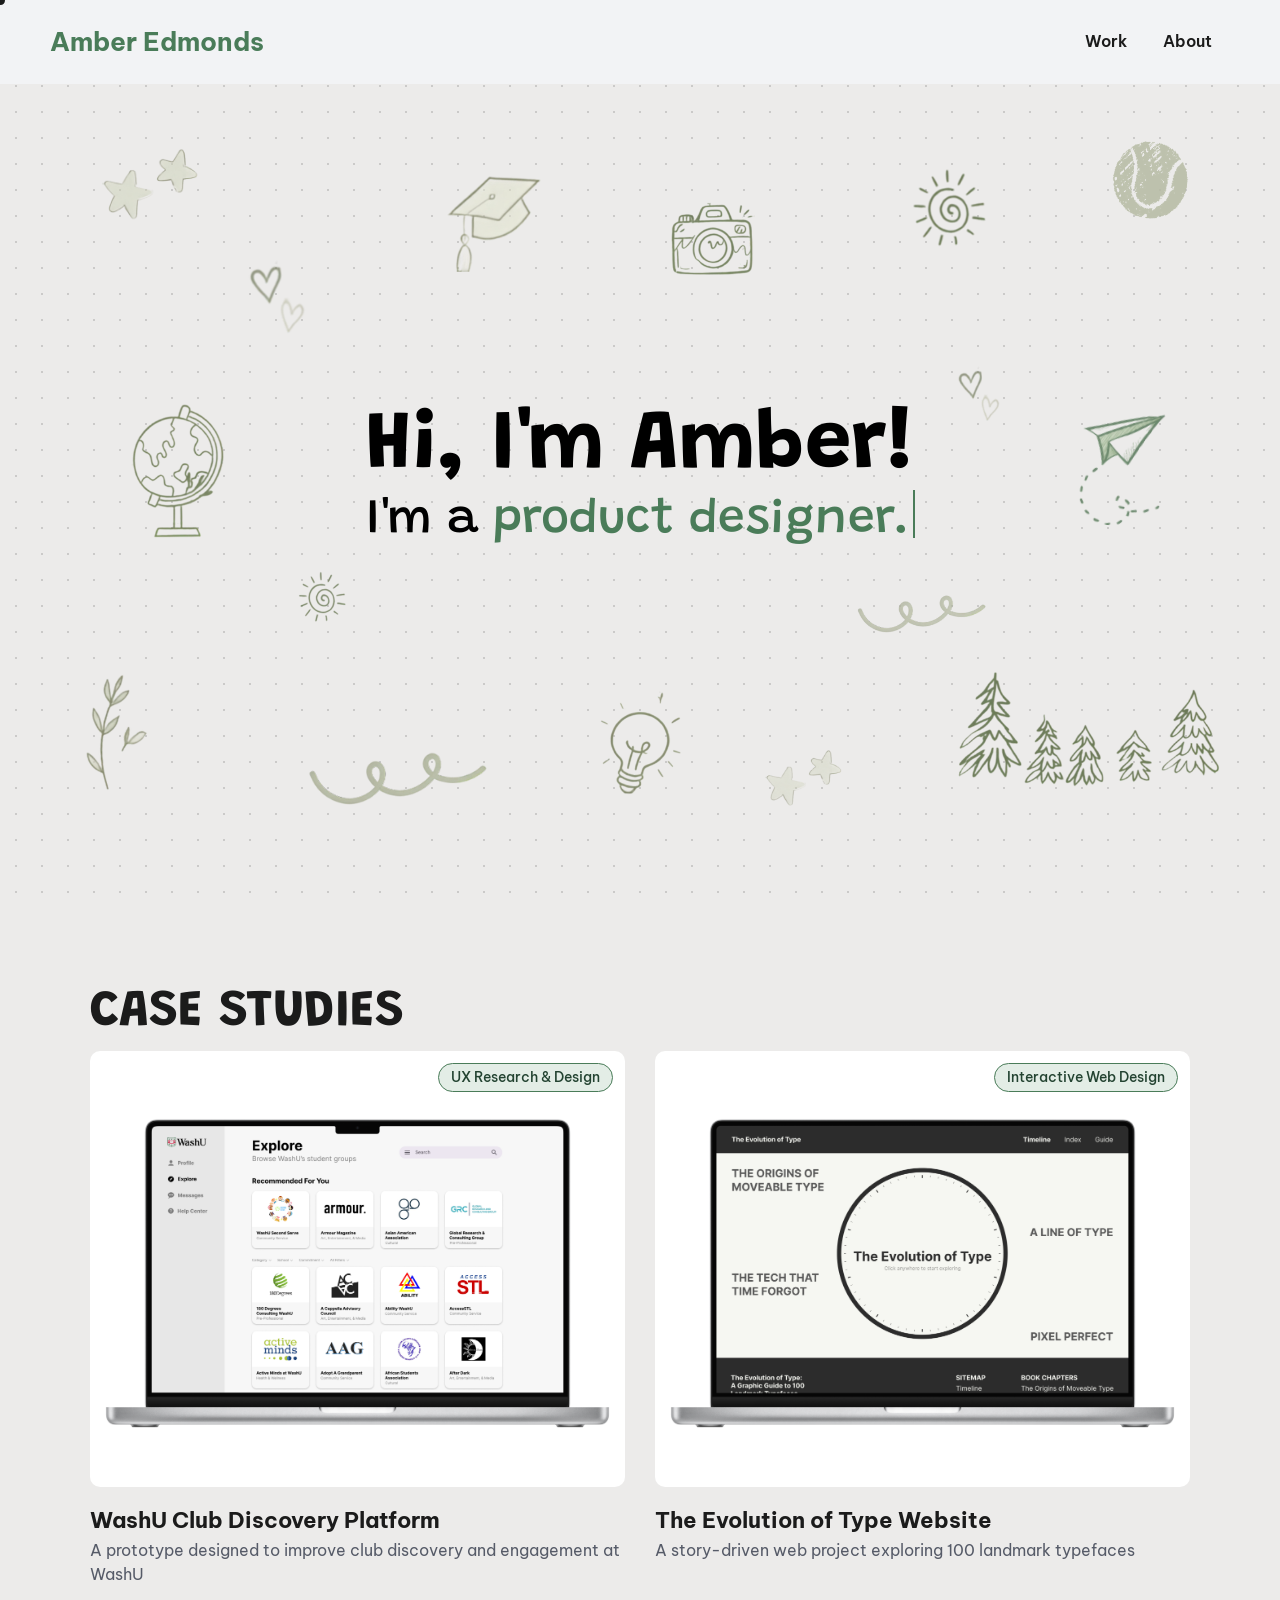
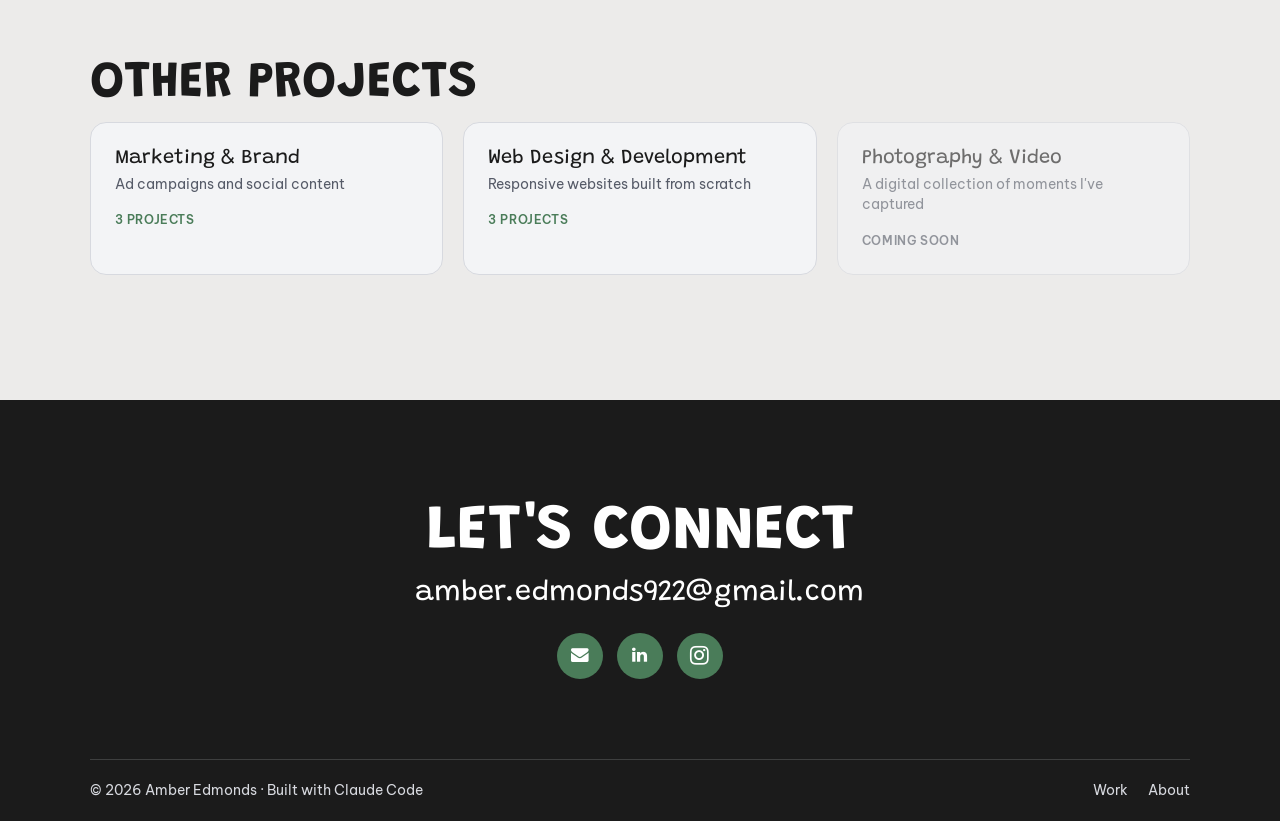
==== commit 927edc2b: "update email" ====
--- a/index.html
+++ b/index.html
@@ -195,9 +195,9 @@
     <footer class="site-footer" id="contact">
         <div class="contents footer-contents">
             <h2 class="footer-heading">Let's Connect</h2>
-            <span class="footer-email">a.m.edmonds@wustl.edu</span>
+            <span class="footer-email">amber.edmonds922@gmail.com</span>
             <div class="footer-social">
-                <a class="footer-social-btn" href="mailto:a.m.edmonds@wustl.edu" aria-label="Email">
+                <a class="footer-social-btn" href="mailto:amber.edmonds922@gmail.com" aria-label="Email">
                     <i class="fa fa-envelope" aria-hidden="true"></i>
                 </a>
                 <a class="footer-social-btn" href="https://www.linkedin.com/in/ambermedmonds/" target="_blank" rel="noopener noreferrer" aria-label="LinkedIn">
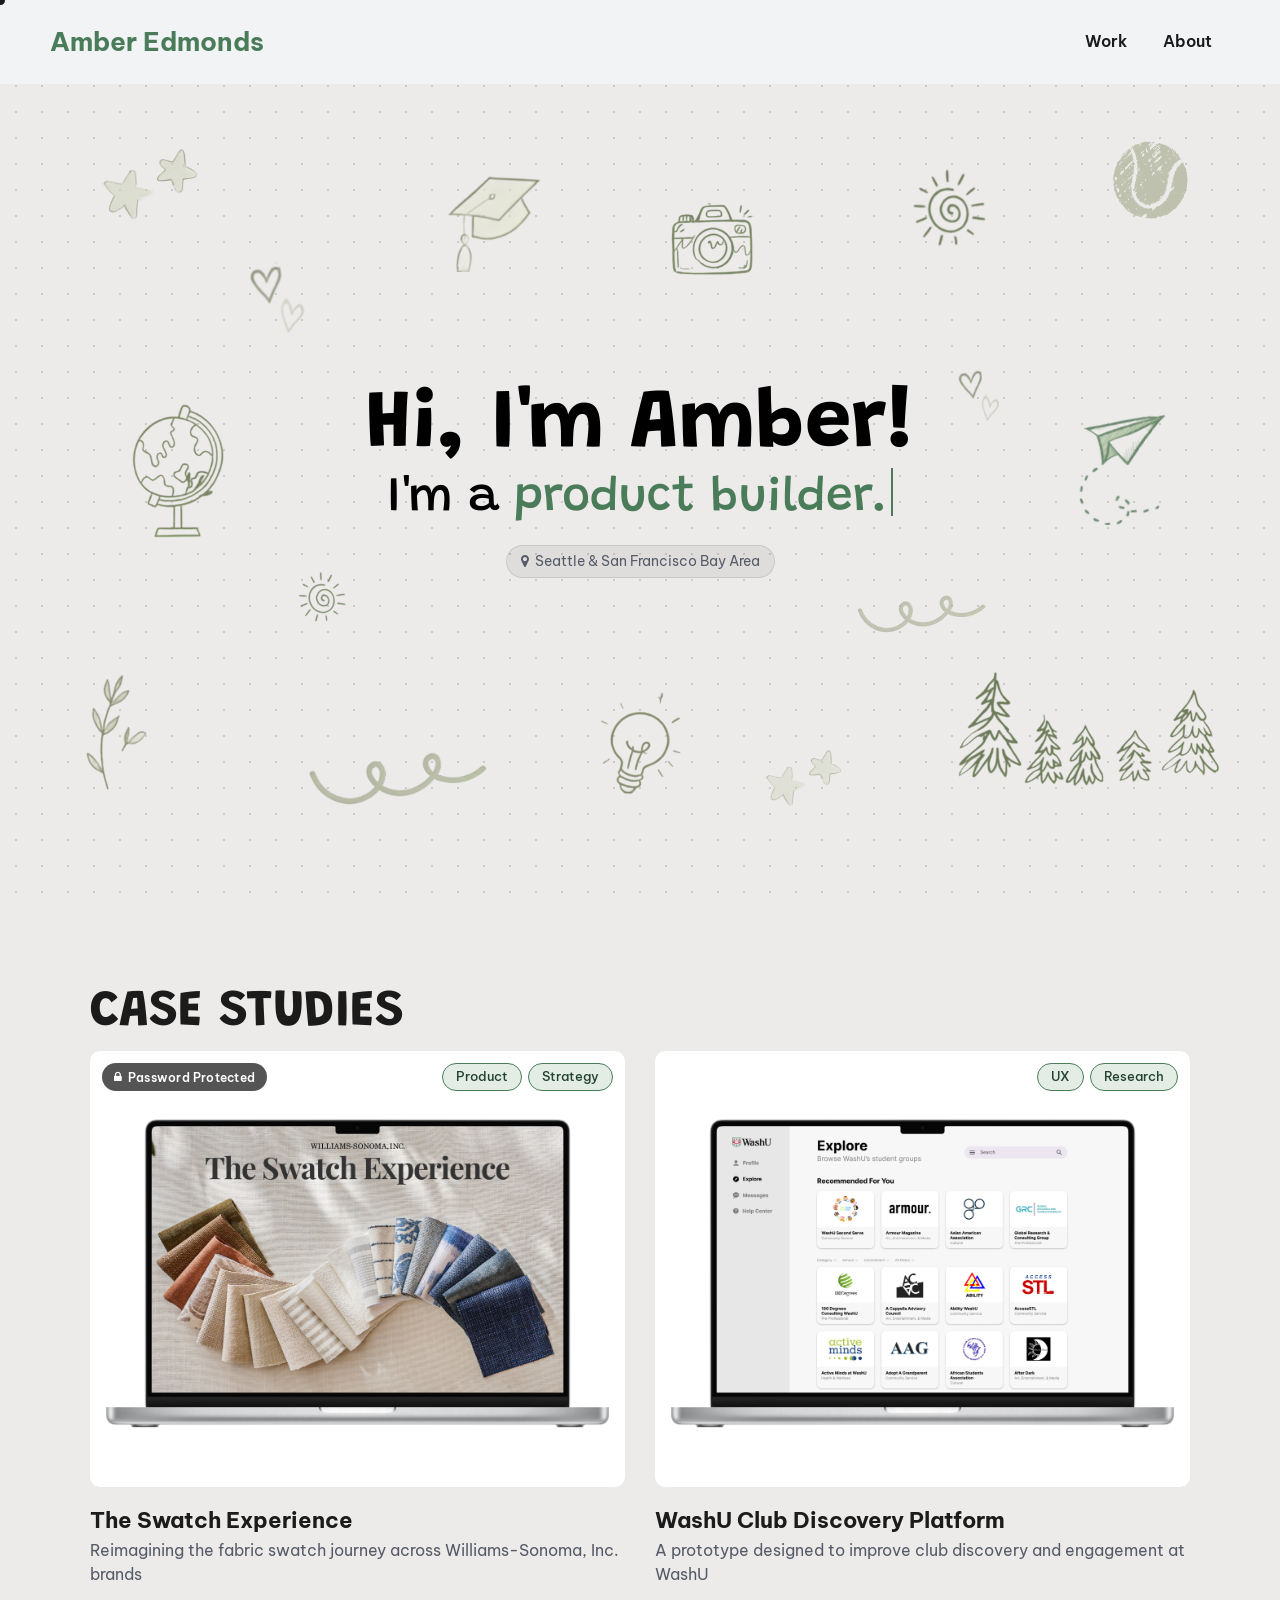
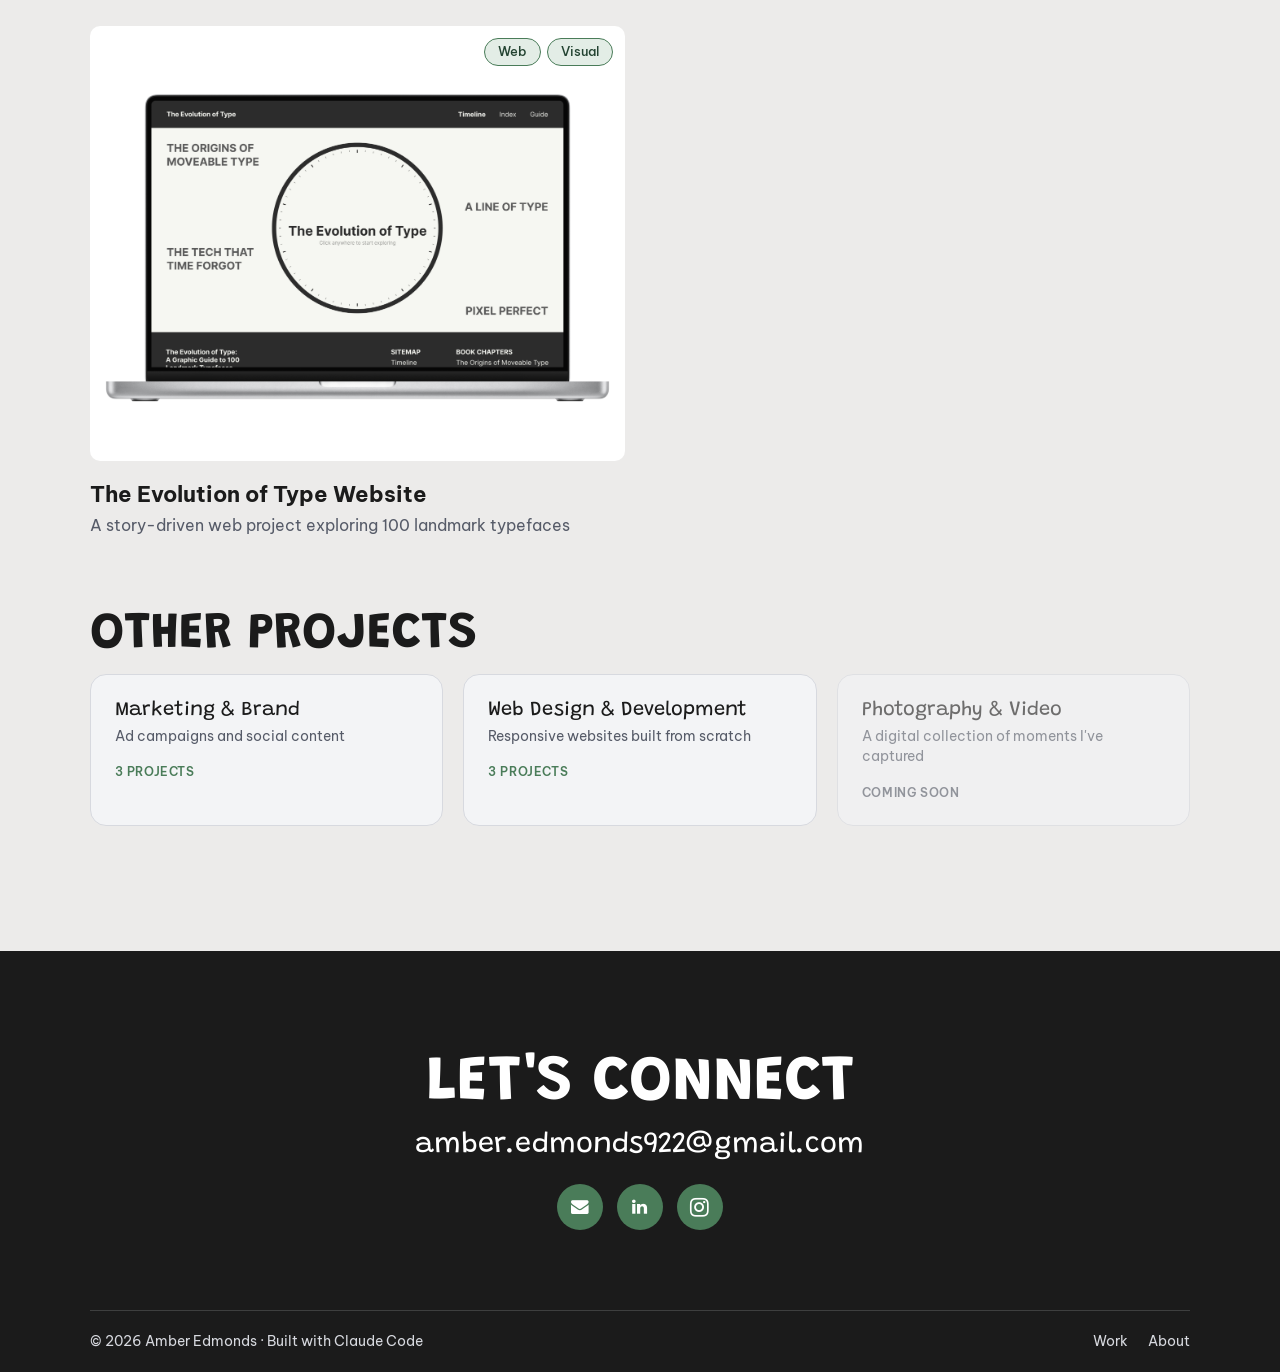
==== commit 4f28b4ff: "portfolio update" ====
--- a/index.html
+++ b/index.html
@@ -61,6 +61,7 @@
             <div class="hero-contents">
                 <h1>Hi, I'm Amber!</h1>
                 <h2 class="hero-description"><span class="typewriter-prefix">I'm a </span><span class="typewriter-word" aria-live="polite"></span></h2>
+                <span class="hero-location"><i class="fa fa-map-marker" aria-hidden="true"></i> Seattle &amp; San Francisco Bay Area</span>
             </div>
         </section>
     </header>
@@ -71,6 +72,23 @@
                 <h2 class="project-header">Case Studies</h2>
 
                 <div class="card-grid">
+
+                    <article class="card" data-type="uxui">
+                        <a class="card-link" href="wsi.html">
+                            <img class="card-img" src="assets/thumbnails/wsi-cover.jpg" alt="Williams-Sonoma, Inc. fabric swatch experience cover image">
+                            <span class="card-lock-badge"><i class="fa fa-lock" aria-hidden="true"></i> Password Protected</span>
+                        </a>
+                        <div class="project-tags">
+                            <div class="tag tag--purple">
+                                Product
+                            </div>
+                            <div class="tag tag--purple">
+                                Strategy
+                            </div>
+                        </div>
+                        <h3 class="header">The Swatch Experience</h3>
+                        <p class="subheader">Reimagining the fabric swatch journey across Williams-Sonoma, Inc. brands</p>
+                    </article>
 
                     <article class="card" data-type="uxui">
                         <a class="card-link" href="club-discovery.html">
@@ -78,7 +96,10 @@
                         </a>
                         <div class="project-tags">
                             <div class="tag tag--purple">
-                                UX Research & Design
+                                UX
+                            </div>
+                            <div class="tag tag--purple">
+                                Research
                             </div>
                         </div>
                         <h3 class="header">WashU Club Discovery Platform</h3>
@@ -91,7 +112,10 @@
                         </a>
                         <div class="project-tags">
                             <div class="tag tag--purple">
-                                Interactive Web Design
+                                Web
+                            </div>
+                            <div class="tag tag--purple">
+                                Visual
                             </div>
                         </div>
                         <h3 class="header">The Evolution of Type Website</h3>
--- a/styles.css
+++ b/styles.css
@@ -137,8 +137,19 @@
     color: var(--color-text);
 }
 
+.project-case-study h2,
+.project-case-study h3,
+.project-case-study h4,
+.project-case-study .testing-stat-time {
+    font-family: "Be Vietnam Pro", sans-serif;
+    font-weight: 600;
+}
+
+.project-case-study h2 {
+    color: var(--color-muted);
+}
+
 .project-case-study h3 {
-    font-family: "Grandstander", sans-serif;
     font-weight: 500;
 }
 
@@ -156,6 +167,19 @@
 
 .hero-description {
     font-weight: 400;
+}
+
+.hero-location {
+    display: inline-flex;
+    align-items: center;
+    gap: 6px;
+    font-size: 0.85em;
+    color: var(--color-muted);
+    background: rgba(0, 0, 0, 0.06);
+    border: 1px solid rgba(0, 0, 0, 0.1);
+    border-radius: 999px;
+    padding: 6px 14px;
+    margin: -8px auto 0;
 }
 
 .hero-contents {
@@ -467,6 +491,13 @@
 
     .home-hero .hero-contents {
         width: 88%;
+    }
+}
+
+@media screen and (max-width: 700px) {
+    .home-hero {
+        min-height: 0;
+        padding: calc(var(--nav-height) + 120px) 0 120px;
     }
 }
 
@@ -877,6 +908,35 @@
     border-radius: 10px;
 }
 
+.card-lock-badge {
+    position: absolute;
+    top: 12px;
+    left: 12px;
+    z-index: 2;
+    display: inline-flex;
+    align-items: center;
+    height: 28px;
+    gap: 6px;
+    padding: 0 12px;
+    border-radius: 999px;
+    background-color: rgba(27, 27, 27, 0.75);
+    backdrop-filter: blur(4px);
+    color: #ffffff;
+    font-size: 0.75rem;
+    font-weight: 600;
+    letter-spacing: 0.02em;
+    box-sizing: border-box;
+}
+
+@media screen and (max-width: 700px) {
+    .card-lock-badge {
+        height: 22px;
+        gap: 5px;
+        padding: 0 9px;
+        font-size: 0.65rem;
+    }
+}
+
 @media screen and (max-width: 1100px) {
     .card-img {
         height: clamp(250px, 58vw, 560px);
@@ -1016,6 +1076,10 @@
     margin-bottom: 30px;
 }
 
+.next-projects h2 {
+    font-family: "Grandstander", sans-serif;
+}
+
 .next-projects-grid {
     display: grid;
     grid-template-columns: repeat(2, 1fr);
@@ -1105,9 +1169,27 @@
     right: 12px;
     width: auto;
     margin: 0;
+    gap: 6px;
     z-index: 2;
     justify-content: flex-end;
     pointer-events: none;
+}
+
+.home-projects .card .tag {
+    display: inline-flex;
+    align-items: center;
+    height: 28px;
+    padding: 0 13px;
+    font-size: 0.8rem;
+    box-sizing: border-box;
+}
+
+@media screen and (max-width: 700px) {
+    .home-projects .card .tag {
+        height: 22px;
+        padding: 0 9px;
+        font-size: 0.68rem;
+    }
 }
 
 .tag {
@@ -1143,11 +1225,6 @@
     .home-projects {
         padding: 50px 0;
     }
-
-    .home-projects .card .tag {
-        padding: 3px 10px;
-        font-size: 0.72rem;
-    }
 }
 
 .index-card {
@@ -1410,6 +1487,14 @@
 
 .project-visual-card + .project-case-kicker {
     margin-top: 48px;
+}
+
+.project-content > h2 {
+    font-family: "Be Vietnam Pro", sans-serif;
+    font-size: 0.85rem;
+    font-weight: 600;
+    letter-spacing: 0.08em;
+    text-transform: uppercase;
 }
 
 .project-case-intro {
@@ -2065,9 +2150,13 @@
     margin-bottom: 30px;
 }
 
+.project-content h2#reflection ~ p:last-child {
+    margin-bottom: 0;
+}
+
 .project-content hr.project-divider {
     margin-top: 40px;
-    margin-bottom: 6px;
+    margin-bottom: 0px;
 }
 
 .project-content h3 {
@@ -2089,6 +2178,15 @@
 
 .project-content figure.project-visual-card--tight-bottom {
     margin-bottom: 0;
+}
+
+.project-content figure.affinity-map-figure {
+    margin-top: 8px;
+    margin-bottom: -8px;
+}
+
+.project-content figure.research-methods-figure {
+    margin-bottom: 0px;
 }
 
 .project-divider {
@@ -2161,39 +2259,6 @@
     box-shadow: var(--shadow-soft);
 }
 
-.takeaway-grid {
-    display: grid;
-    grid-template-columns: repeat(2, minmax(0, 1fr));
-    gap: 16px;
-    margin-bottom: 10px;
-}
-
-.takeaway-card {
-    padding: 20px;
-    border-radius: 10px;
-    background-color: #ffffff;
-}
-
-.takeaway-card h4 {
-    margin-bottom: 8px;
-    color: var(--color-accent);
-    font-family: "Grandstander", sans-serif;
-    font-size: 1.15rem;
-    line-height: 1.2;
-}
-
-.takeaway-card p {
-    margin: 0;
-    color: var(--color-muted);
-    font-size: 0.92rem;
-}
-
-@media screen and (max-width: 700px) {
-    .takeaway-grid {
-        grid-template-columns: 1fr;
-    }
-}
-
 .testing-grid {
     display: grid;
     grid-template-columns: repeat(3, minmax(0, 1fr));
@@ -2226,12 +2291,14 @@
     display: inline-flex;
     align-items: center;
     gap: 3px;
-    padding: 4px 10px;
+    height: 2.1rem;
+    padding: 0 12px;
     border-radius: 999px;
     background-color: var(--color-accent-pale);
     color: var(--color-accent-dark);
     font-size: 0.92rem;
     font-weight: 700;
+    box-sizing: border-box;
 }
 
 .testing-stat-star {
@@ -2240,7 +2307,7 @@
 }
 
 .testing-stat-rating-max {
-    color: var(--color-muted);
+    color: var(--color-accent-dark);
     font-weight: 500;
 }
 
@@ -2272,6 +2339,10 @@
     margin: 20px 0;
 }
 
+.project-content figure + .persona-journey-grid {
+    margin-top: 20px;
+}
+
 .persona-journey-grid figure {
     margin: 0;
 }
@@ -2345,29 +2416,128 @@
     color: var(--color-accent);
 }
 
-.solution-feature {
-    padding-left: 16px;
-    border-left: 3px solid var(--color-accent);
+.recommendation-grid {
+    display: flex;
+    flex-direction: column;
+    gap: 44px;
     margin-top: 10px;
 }
 
-.solution-feature-eyebrow {
-    margin-bottom: 4px;
-    color: var(--color-accent);
-    font-size: 0.8rem;
+.recommendation-card {
+    display: grid;
+    grid-template-columns: 40px 1fr;
+    gap: 20px;
+    align-items: start;
+}
+
+.recommendation-card h4 {
+    margin-bottom: 8px;
+    font-size: 1.05rem;
+    line-height: 1.25;
+}
+
+.recommendation-img {
+    grid-column: 1 / -1;
+    width: 100%;
+    height: auto;
+    margin-top: 2px;
+    margin-bottom: 0;
+    border-radius: 0;
+}
+
+.project-content figure.recommendation-media {
+    grid-column: 1 / -1;
+    margin-top: 2px;
+    margin-bottom: 0;
+}
+
+.recommendation-img-grid {
+    grid-column: 1 / -1;
+    display: grid;
+    grid-template-columns: repeat(2, minmax(0, 1fr));
+    gap: 12px;
+    margin-top: 2px;
+}
+
+.recommendation-img-crop {
+    aspect-ratio: 4 / 3;
+    border-radius: 12px;
+    overflow: hidden;
+}
+
+.recommendation-img-crop img {
+    width: 100%;
+    height: calc(100% + 10px);
+    margin-top: -10px;
+    border-radius: 0;
+    object-fit: cover;
+}
+
+@media screen and (max-width: 560px) {
+    .recommendation-img-grid {
+        grid-template-columns: 1fr;
+    }
+}
+
+.recommendation-card p {
+    margin: 0;
+    color: var(--color-muted);
+    font-size: 0.92rem;
+}
+
+.next-steps-timeline {
+    position: relative;
+    display: flex;
+    flex-direction: column;
+    gap: 28px;
+    margin-top: 20px;
+}
+
+.next-steps-timeline::before {
+    content: "";
+    position: absolute;
+    top: 20px;
+    bottom: 20px;
+    left: 19px;
+    width: 2px;
+    background-color: var(--color-border);
+}
+
+.next-steps-step {
+    position: relative;
+    display: grid;
+    grid-template-columns: 40px 1fr;
+    gap: 20px;
+    align-items: start;
+}
+
+.next-steps-marker {
+    position: relative;
+    z-index: 1;
+    display: flex;
+    align-items: center;
+    justify-content: center;
+    width: 40px;
+    height: 40px;
+    border-radius: 50%;
+    background-color: var(--color-accent);
+    color: #ffffff;
+    font-size: 1rem;
+    line-height: 1;
     font-weight: 700;
-    letter-spacing: 0.06em;
-    text-transform: uppercase;
-}
-
-.solution-feature-body {
+    text-align: center;
+}
+
+.next-steps-card h4 {
+    margin-bottom: 6px;
+    font-size: 1rem;
+    line-height: 1.25;
+}
+
+.next-steps-card p {
     margin: 0;
-    font-size: 1.05rem;
-}
-
-.project-content > .solution-feature--flush:last-child,
-.project-content > .project-content-flush:last-child {
-    margin-bottom: 0;
+    color: var(--color-muted);
+    font-size: 0.92rem;
 }
 
 
